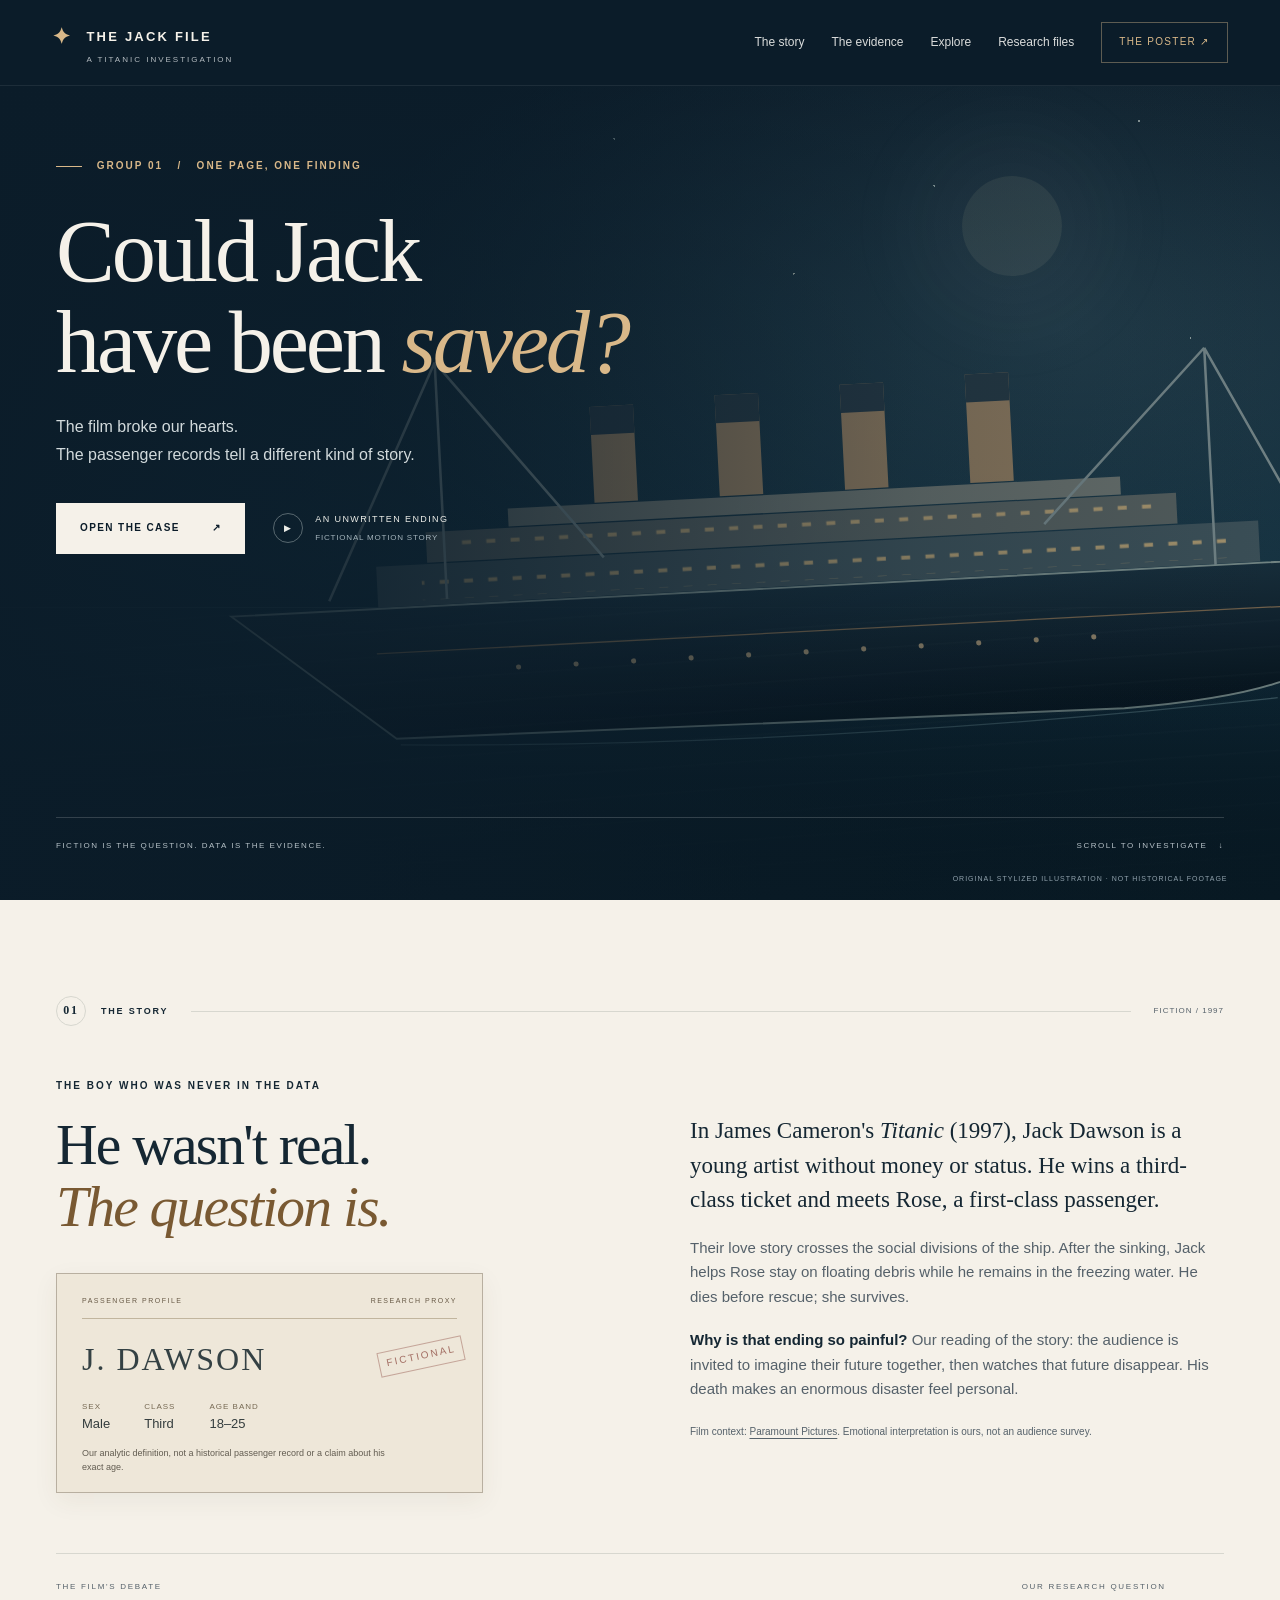
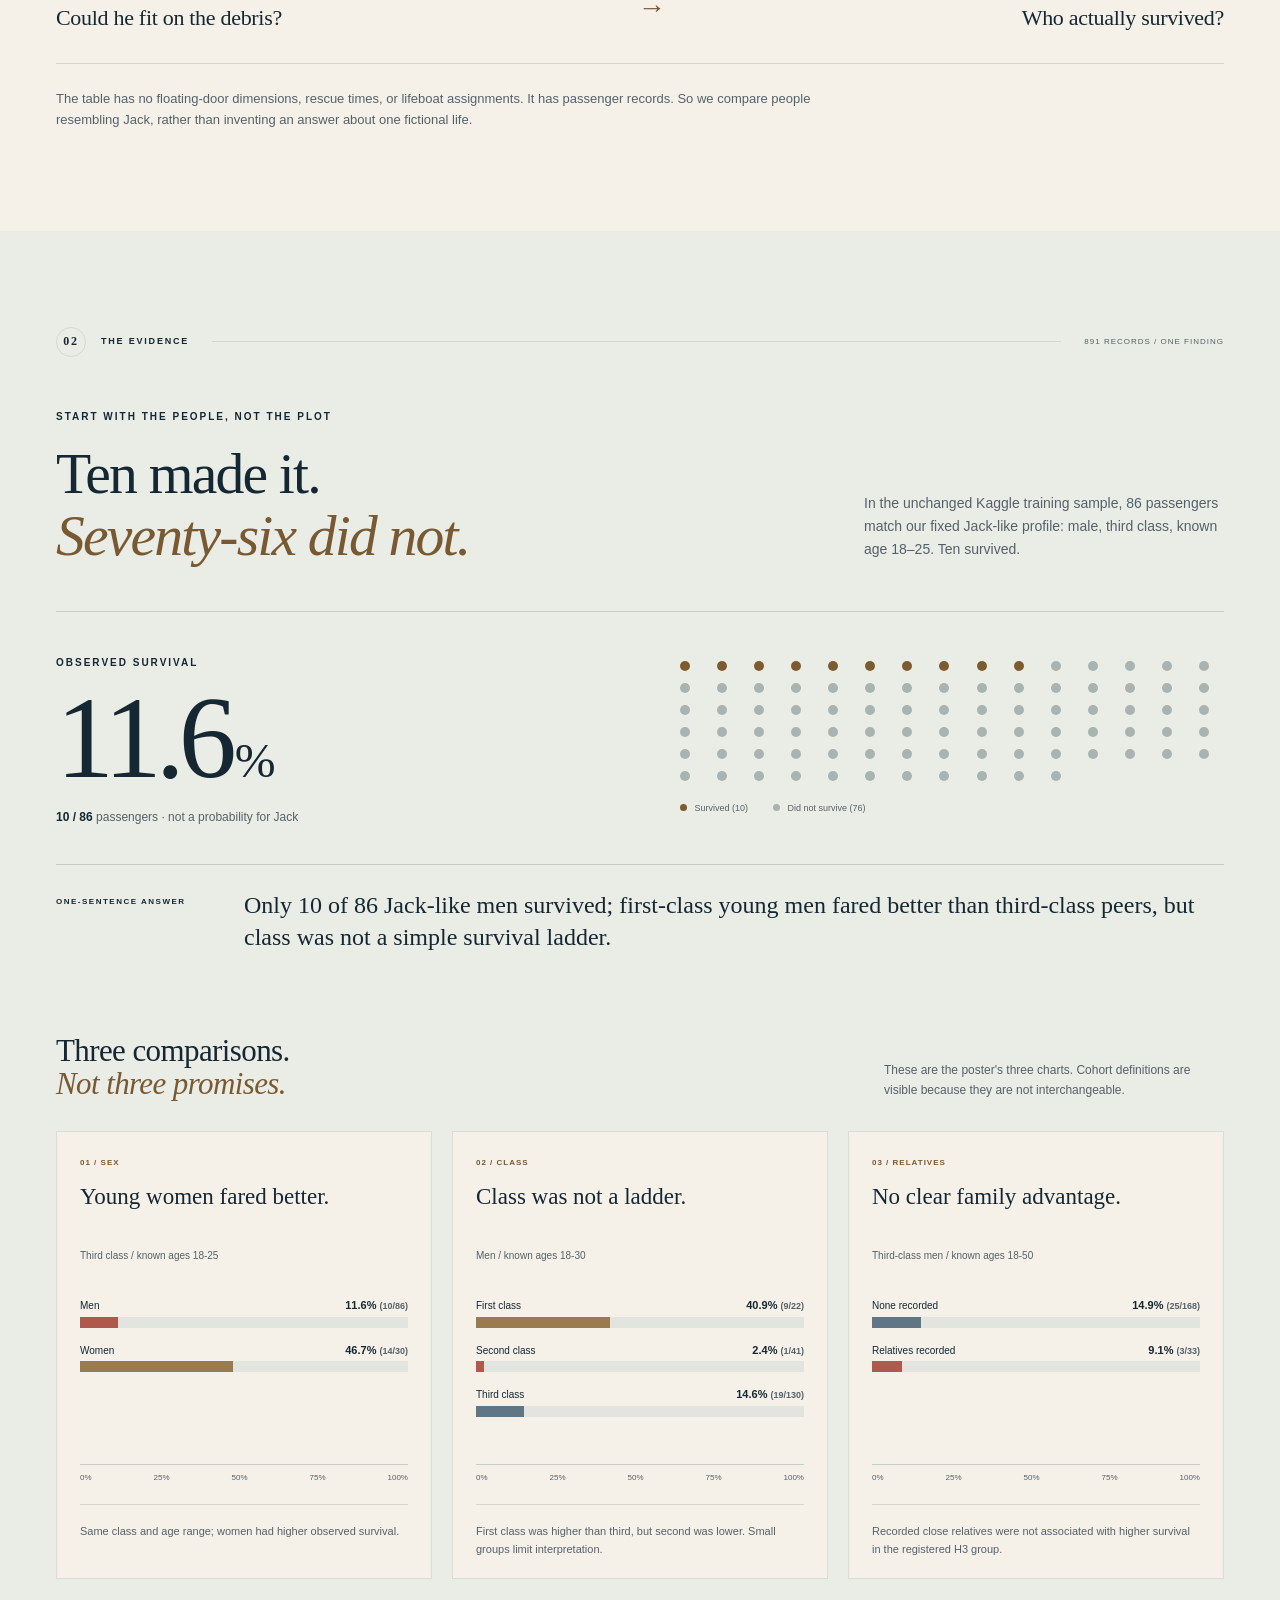
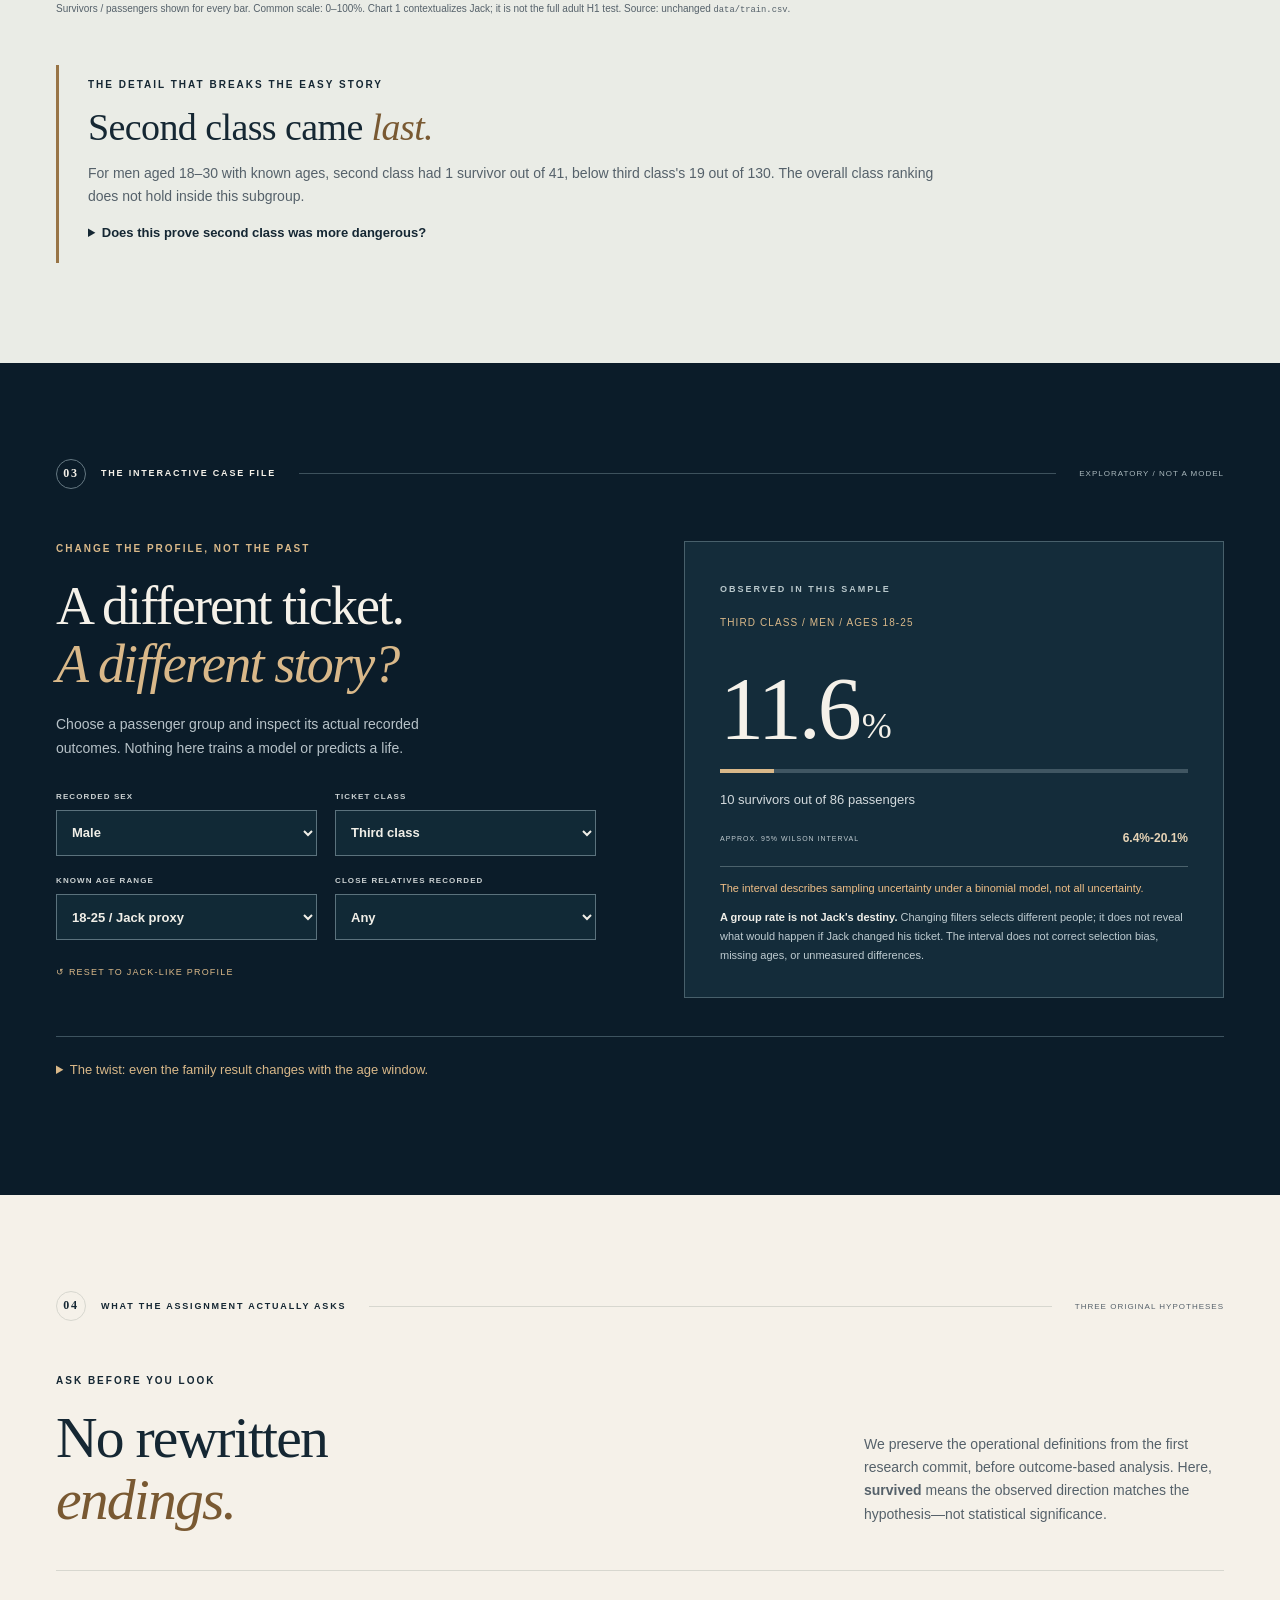
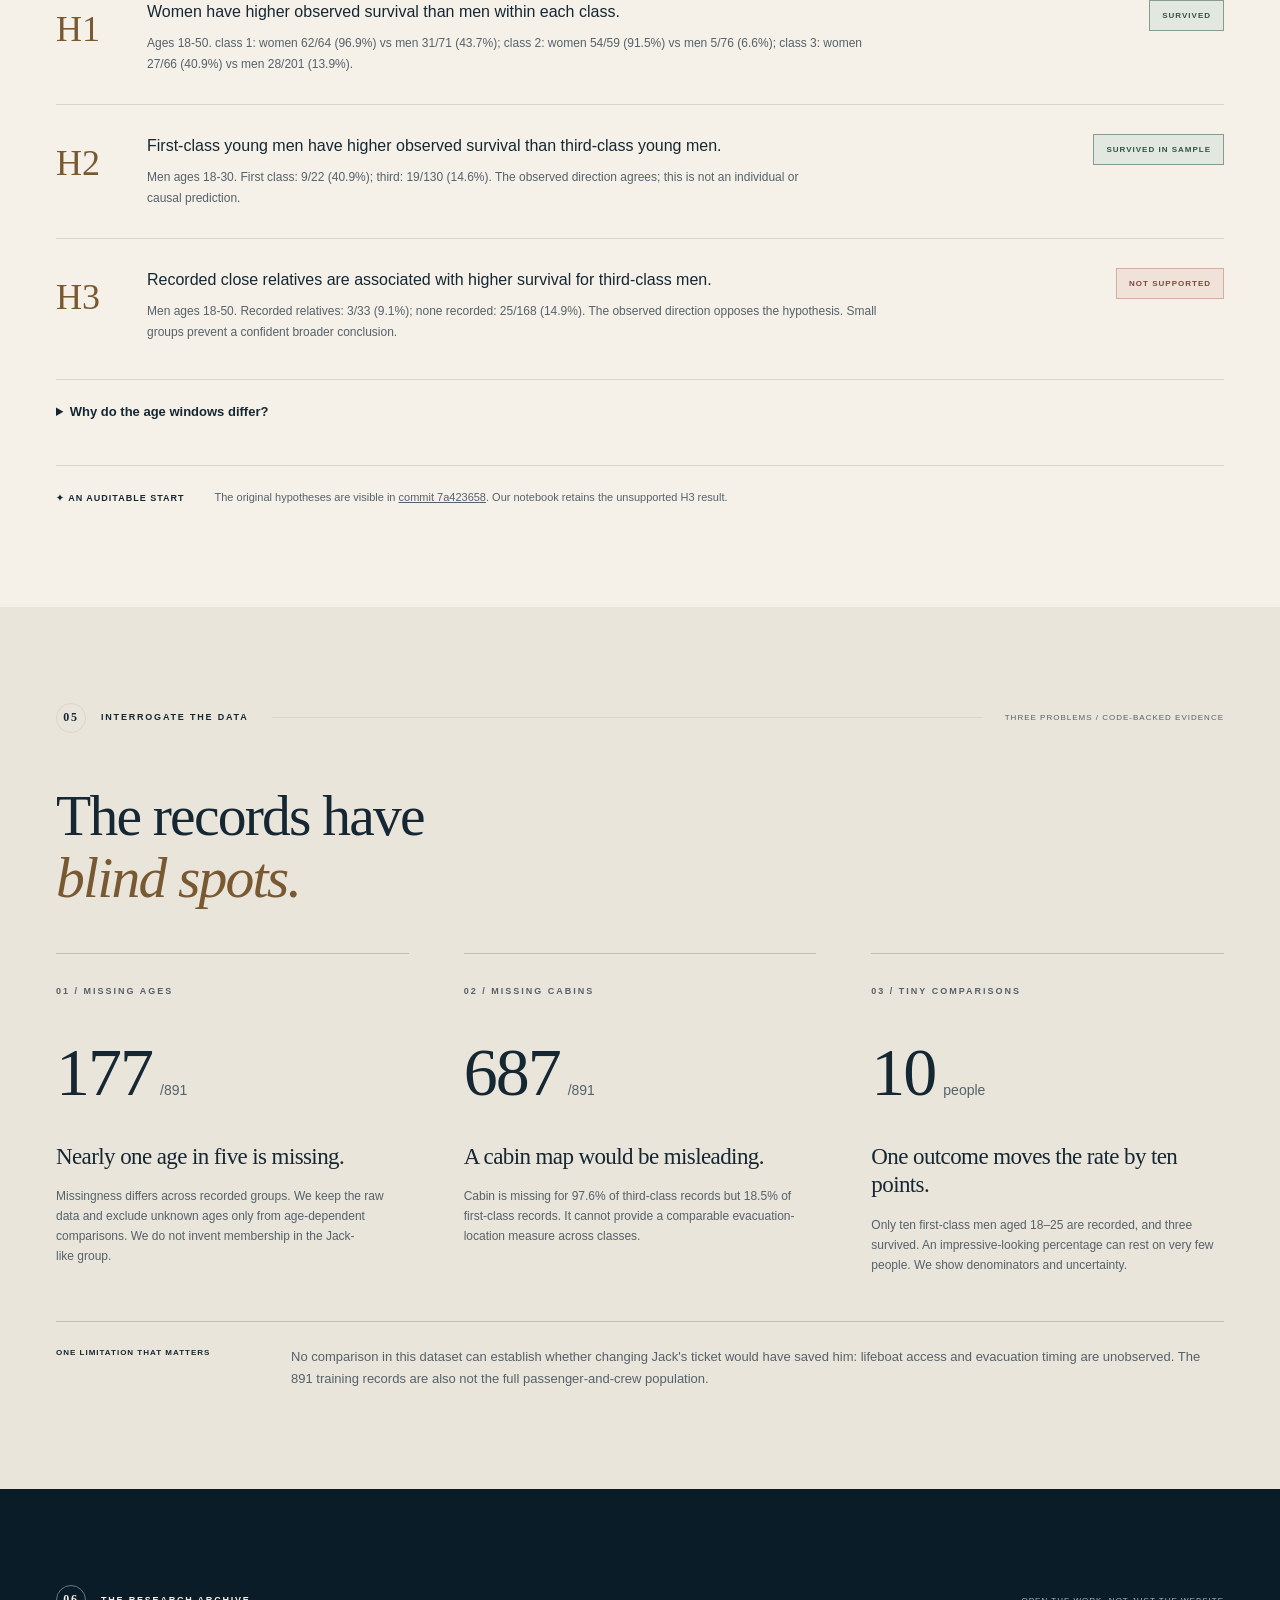
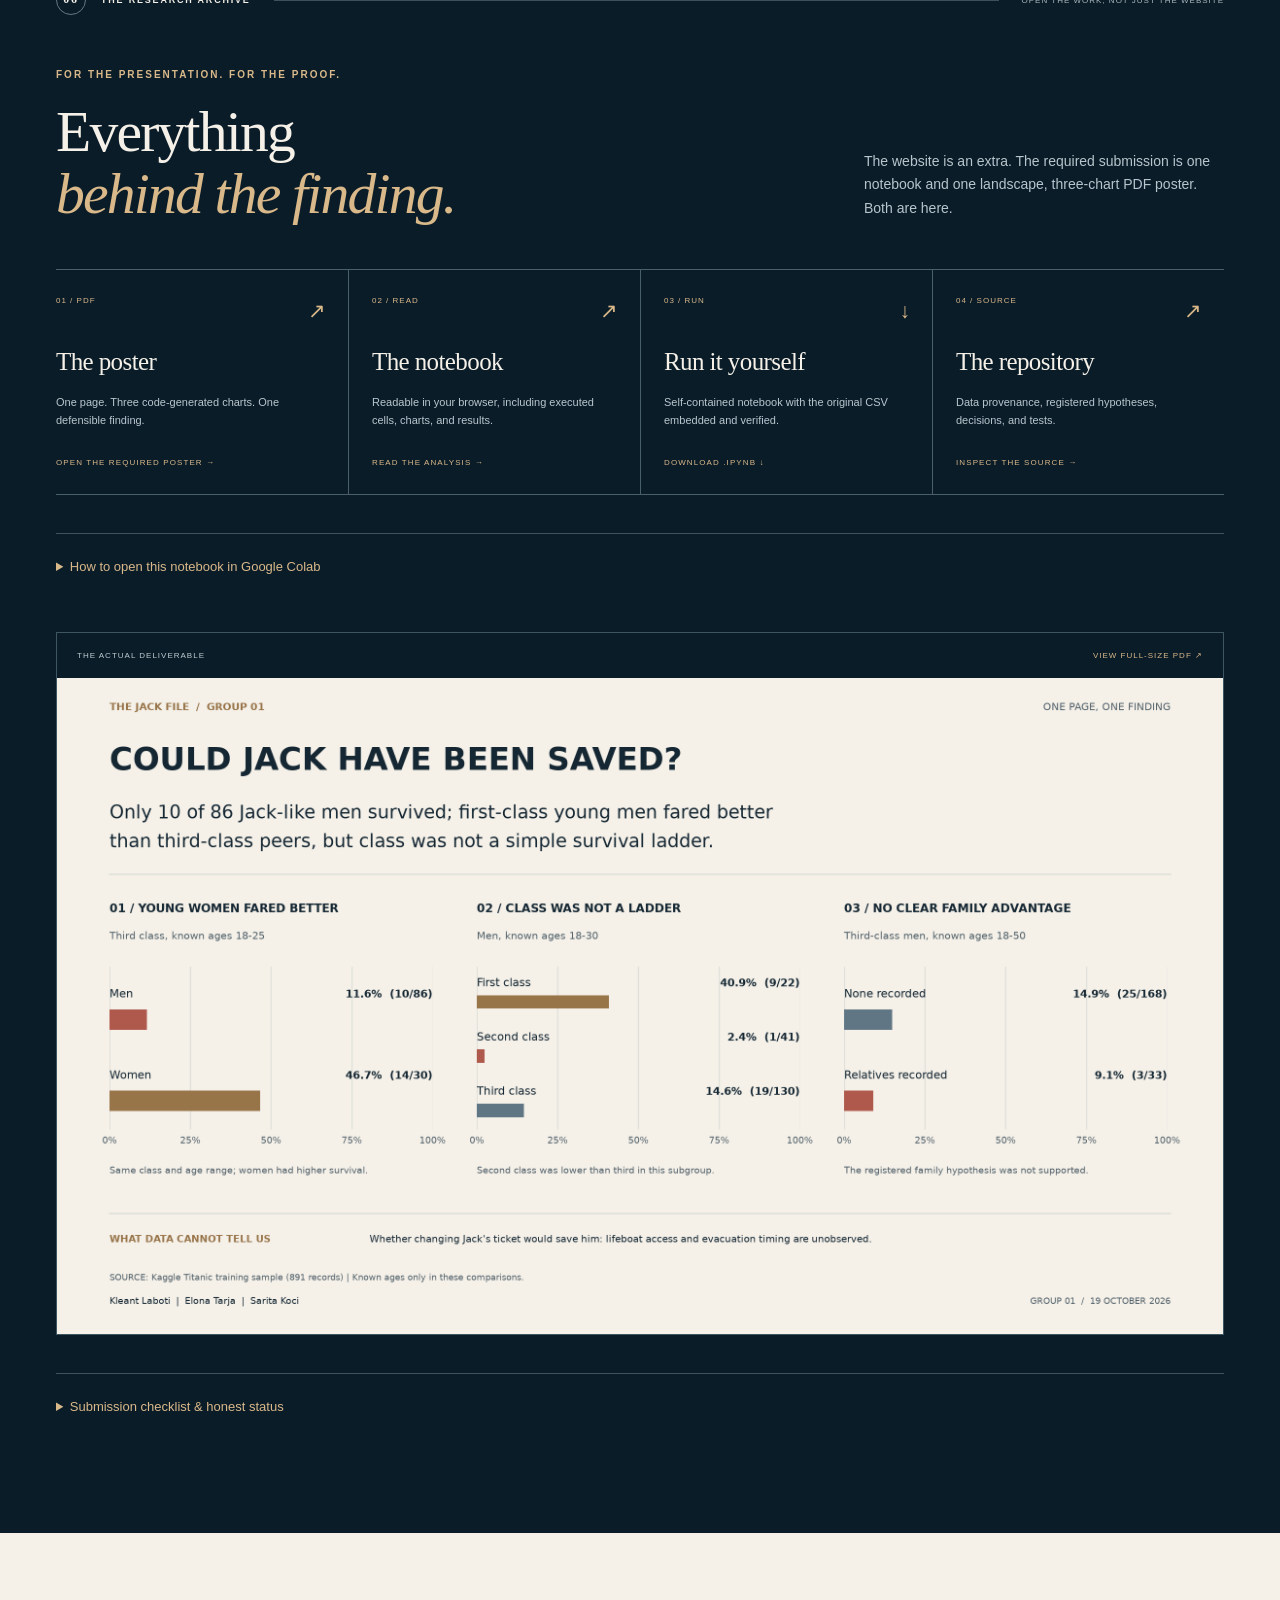
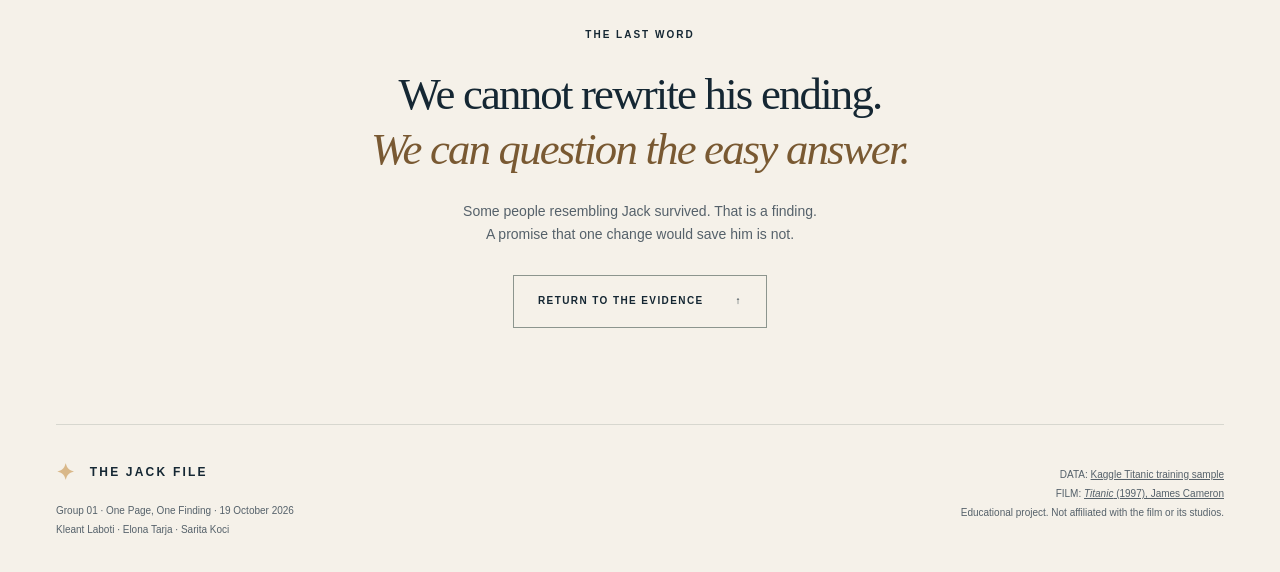
==== docs/index.html @ 61a2e69f "Build the portable notebook, poster and exhibit assets [skip ci]" ====
<!doctype html>
<html lang="en">
<head>
<meta charset="utf-8"><meta name="viewport" content="width=device-width,initial-scale=1">
<meta name="theme-color" content="#0b1c29"><meta name="description" content="The Jack File: a Titanic data story. Explore the research, change a passenger profile, and inspect the notebook and three-chart poster.">
<title>The Jack File | Could Jack have been saved?</title>
<link rel="icon" href="data:image/svg+xml,%3Csvg xmlns='http://www.w3.org/2000/svg' viewBox='0 0 48 48'%3E%3Crect width='48' height='48' rx='10' fill='%230b1c29'/%3E%3Ctext x='24' y='34' text-anchor='middle' font-size='32' fill='%23d9b889'%3EJ%3C/text%3E%3C/svg%3E">
<style>:root{--navy:#0b1c29;--navy2:#112735;--paper:#f5f1e9;--ink:#152733;--muted:#55616a;--line:#d7d7cf;--gold:#d9b889;--gold-ink:#795932;--coral:#ae594b;--serif:Georgia,'Times New Roman',serif;--sans:Arial,Helvetica,sans-serif}*{box-sizing:border-box}html{scroll-behavior:smooth;scroll-padding-top:94px}body{margin:0;background:var(--paper);color:var(--ink);font:16px/1.65 var(--sans)}button,select{font:inherit}button,a,select{-webkit-tap-highlight-color:transparent}button,a{touch-action:manipulation}button{cursor:pointer}a{color:inherit}button:focus-visible,a:focus-visible,select:focus-visible,summary:focus-visible{outline:3px solid #d29245;outline-offset:5px}button:disabled{cursor:default;opacity:.35}h1,h2,h3,h4,p{margin:0}h1,h2,h3{font-family:var(--serif);font-weight:400;line-height:1.08}h2{font-size:clamp(40px,4.5vw,66px);letter-spacing:-1.8px}h3{font-size:31px;letter-spacing:-.6px}em{font-weight:400;color:var(--gold-ink)}p+p{margin-top:18px}p{text-wrap:pretty}code{font-size:.88em}button{border:0}button,a,summary{transition:background .2s,color .2s,opacity .2s}button:not(:disabled):hover,a:hover{color:var(--gold-ink)}.wrap{width:min(1200px,calc(100% - 112px));margin:auto}.chapter{padding-top:96px;padding-bottom:100px}.eyebrow{font-size:10px;letter-spacing:2px;font-weight:700;line-height:1.6}.gold{color:var(--gold)}.skip{position:fixed;top:-100px;left:16px;padding:14px;background:#fff;z-index:100}.skip:focus{top:10px}.read-progress{position:fixed;top:0;left:0;width:100%;height:3px;z-index:60}.read-progress i{display:block;background:var(--gold);width:0;height:100%}.header{height:86px;background:var(--navy);color:var(--paper);display:flex;align-items:center;justify-content:space-between;padding:0 4.1%;gap:24px;position:sticky;top:0;z-index:50;border-bottom:1px solid #ffffff13}.wordmark{text-decoration:none;display:block;white-space:nowrap;font-size:13px;letter-spacing:2.2px;font-weight:700}.star{font-size:22px;color:var(--gold);vertical-align:middle;margin-right:8px}.wordmark small{display:block;font-size:8px;letter-spacing:2px;margin-left:34px;color:#b4bbc0;font-weight:400;margin-top:-2px}.header nav{display:flex;align-items:center;gap:27px}.header nav a{font-size:12px;text-decoration:none;color:#dadcdb}.header nav a:hover{color:var(--gold)}.header .nav-button{border:1px solid #b8a17f7a;padding:11px 17px;font-size:10px;letter-spacing:1.3px;color:var(--gold)}.menu-button{display:none;background:transparent;color:white;font-size:12px;letter-spacing:1px}.hero{position:relative;overflow:hidden;color:var(--paper);min-height:700px;height:calc(100svh - 86px);max-height:1000px;background:var(--navy)}.hero-art{position:absolute;inset:0;background:radial-gradient(ellipse at 83% 30%,#42616d60,transparent 48%),linear-gradient(#0b1c29,#102c3b 58%,#06151f);overflow:hidden}.hero-art:after{content:'';position:absolute;inset:0;background:linear-gradient(90deg,#0b1c29f0 0%,#0b1c29c0 28%,#0b1c2930 72%,transparent),linear-gradient(0deg,#081923,transparent 28%)}.moon{position:absolute;right:17%;top:11%;width:100px;height:100px;border-radius:50%;background:#f1e5c21b;box-shadow:0 0 85px 55px #dce7e60a}.starfield{position:absolute;inset:0 0 28%;background-image:radial-gradient(1px 1px at 73% 17%,#c0d0ca 98%,transparent),radial-gradient(1px 1px at 48% 9%,#adc0bd 98%,transparent),radial-gradient(1px 1px at 62% 32%,#dde2d2 98%,transparent),radial-gradient(1px 1px at 89% 6%,#bbc7c2 98%,transparent),radial-gradient(1px 1px at 93% 43%,#bbc7c2 98%,transparent);opacity:.7}.liner{position:absolute;right:-15%;top:20%;width:100%;height:70%;opacity:.85;transform:rotate(-3deg)}.horizon{position:absolute;top:64%;left:0;right:0;height:1px;background:#afc6c521}.ocean{position:absolute;inset:64% 0 0;background:repeating-linear-gradient(176deg,transparent 0 23px,#9fb9b409 24px,transparent 26px);opacity:.7}.hero-content{position:relative;padding-top:8vh}.tiny-rule{display:inline-block;height:1px;width:26px;background:var(--gold);vertical-align:middle;margin-right:10px}.hero h1{font-size:clamp(62px,6.9vw,106px);letter-spacing:-3.2px;line-height:1.03;margin:32px 0 25px;max-width:790px}.hero h1 em{color:var(--gold)}.hero-deck{font-size:16px;color:#d2dadc;line-height:1.75;max-width:430px}.actions{display:flex;align-items:center;gap:28px;margin-top:34px}.button{display:inline-flex;gap:32px;align-items:center;justify-content:center;font-size:10px;font-weight:700;letter-spacing:1.4px;text-decoration:none;min-height:51px;padding:17px 24px}.button.light{background:var(--paper);color:var(--navy)}.button.light:hover{background:var(--gold)}.play-link{background:none;color:#ecede8;text-align:left;font-size:9px;letter-spacing:1.4px;padding:8px 0 8px 42px;position:relative;min-height:48px}.play-link:hover{color:var(--gold)!important}.play-link small{display:block;font-size:8px;color:#a4b4bc;margin-top:4px;letter-spacing:.8px}.play-circle{width:30px;height:30px;border:1px solid #b7c2c270;position:absolute;left:0;top:9px;display:grid;place-items:center;border-radius:50%;font-size:9px}.hero-foot{position:absolute;bottom:48px;left:0;right:0;display:flex;justify-content:space-between;border-top:1px solid #ffffff2a;padding-top:21px;font-size:8px;letter-spacing:1.5px;color:#b7c2c8}.hero-foot a{text-decoration:none}.art-caption{position:absolute;bottom:15px;right:4.1%;font-size:7px;color:#91a2ad;letter-spacing:1px}.chapter-marker{display:flex;align-items:center;gap:15px;font-size:9px;font-weight:700;letter-spacing:1.8px;margin-bottom:52px}.chapter-marker>span{display:grid;place-items:center;width:30px;height:30px;border:1px solid var(--line);border-radius:50%;font-family:var(--serif);font-size:12px}.chapter-marker i{flex:1;height:1px;background:var(--line);margin:0 8px}.chapter-marker small{font-size:8px;font-weight:400;color:var(--muted);letter-spacing:1px}.story-grid{display:grid;grid-template-columns:1fr 1fr;gap:100px}.story-grid h2{margin-top:20px}.story-copy{padding-top:36px;color:var(--muted);font-size:15px}.story-copy .lead{font-family:var(--serif);color:var(--ink);font-size:23px;line-height:1.5}.story-copy strong{color:var(--ink)}.source-note{font-size:10px;color:var(--muted);line-height:1.6;margin-top:22px}.source-note a{text-underline-offset:3px}.ticket{margin-top:35px;border:1px solid #b8afa0;padding:21px 25px 17px;position:relative;max-width:427px;background:#eee7d9;box-shadow:0 8px 24px #493d2710;overflow:hidden}.ticket-head{display:flex;justify-content:space-between;font-size:7px;letter-spacing:1.5px;color:#675946;border-bottom:1px solid #c1b59e;padding-bottom:11px}.ticket>strong{font-family:var(--serif);display:block;font-size:32px;letter-spacing:2px;margin:14px 0;color:#344144;font-weight:400}.ticket-fields{display:flex;gap:34px}.ticket-fields span{font-size:8px;color:#766953;letter-spacing:1px}.ticket-fields b{display:block;font-size:13px;color:#343d3e;letter-spacing:0;font-weight:400}.ticket p{font-size:9px;line-height:1.55;color:#625c51;margin-top:13px;max-width:315px}.ticket-stamp{position:absolute;right:18px;top:70px;border:1px solid #93564c87;color:#96594f;font-size:10px;letter-spacing:2px;padding:3px 7px;transform:rotate(-12deg);opacity:.85}.question-switch{display:flex;justify-content:space-between;align-items:center;margin-top:60px;padding:26px 0;border-top:1px solid var(--line);border-bottom:1px solid var(--line);gap:15px}.question-switch span:not(.switch-arrow){font-size:8px;letter-spacing:1.7px;color:var(--muted)}.question-switch b{display:block;font-size:22px;font-family:var(--serif);font-weight:400;letter-spacing:-.3px;color:var(--ink);margin-top:7px}.switch-arrow{font-size:28px;color:var(--gold-ink)}.bridge{font-size:13px;color:var(--muted);max-width:800px;margin-top:24px}.evidence-section{background:#eaece6}.split-heading{display:flex;justify-content:space-between;align-items:flex-end;gap:90px}.split-heading .eyebrow{margin-bottom:18px}.split-heading>p{max-width:360px;font-size:14px;color:var(--muted);padding-bottom:6px}.finding-panel{display:grid;grid-template-columns:1fr 1fr;align-items:center;gap:80px;border-top:1px solid #c8cdc5;border-bottom:1px solid #c8cdc5;margin-top:44px;padding:36px 0}.big-stat{font-family:var(--serif);font-size:116px;letter-spacing:-6px;line-height:1.12}.big-stat span{font-size:49px;margin-left:4px}.finding-panel p{font-size:12px;color:var(--muted);margin-top:4px}.finding-panel b{color:var(--ink)}.people-grid{display:grid;grid-template-columns:repeat(15,1fr);gap:12px}.people-grid i{width:10px;height:10px;border-radius:50%;background:#a9b3b1;display:block}.people-grid i.alive{background:#7d5b31}.dot-legend{display:flex;gap:25px;margin-top:20px;font-size:9px;color:var(--muted)}.dot-legend i{display:inline-block;width:7px;height:7px;border-radius:50%;background:#a9b3b1;margin-right:5px}.dot-legend i.survived-dot{background:#7d5b31}.finding-sentence{display:grid;grid-template-columns:160px 1fr;gap:28px;margin-top:24px}.finding-sentence>span{font-size:8px;letter-spacing:1.5px;font-weight:700;padding-top:6px}.finding-sentence p{font-family:var(--serif);font-size:24px;line-height:1.35}.charts-heading{display:flex;justify-content:space-between;align-items:flex-end;gap:50px;margin-top:80px;margin-bottom:30px}.charts-heading p{max-width:340px;font-size:12px;color:var(--muted)}.chart-grid{display:grid;grid-template-columns:repeat(3,minmax(0,1fr));gap:20px}.chart-card{background:var(--paper);border:1px solid #d9ddd5;padding:24px 23px 20px;display:flex;flex-direction:column;min-width:0}.chart-meta{font-size:8px;letter-spacing:1px;color:var(--gold-ink);font-weight:700;margin-bottom:14px}.chart-card h4{font-family:var(--serif);font-size:23px;font-weight:400;line-height:1.2;min-height:57px}.chart-sub{font-size:10px;color:var(--muted);line-height:1.5;min-height:31px;margin:8px 0 19px}.chart-bars{height:157px}.bar-group+.bar-group{margin-top:15px}.bar-label{display:flex;justify-content:space-between;align-items:baseline;font-size:10px;gap:8px;margin-bottom:4px;line-height:1.3}.bar-label strong{font-size:11px;white-space:nowrap}.bar-label small{font-size:9px;color:var(--muted)}.bar-track{height:11px;background:#e2e5df}.bar-track i{height:100%;display:block;background:#9a7b50}.bar-track i.coral{background:var(--coral)}.bar-track i.slate{background:#617684}.axis{display:flex;justify-content:space-between;font-size:8px;color:var(--muted);margin-top:9px;border-top:1px solid #c6cec8;padding-top:6px}.chart-caption{font-size:11px;line-height:1.65;color:var(--muted);margin-top:20px;padding-top:17px;border-top:1px solid var(--line)}.reveal-box{border-left:3px solid #987446;padding:5px 0 4px 29px;margin-top:48px;max-width:890px}.reveal-box h3{margin:10px 0 14px;font-size:38px}.reveal-box>p{font-size:14px;color:var(--muted)}details{font-size:13px;line-height:1.75}summary{cursor:pointer;font-weight:700;min-height:42px;padding:14px 0;color:var(--ink)}details[open] summary{margin-bottom:7px}details p{color:var(--muted)}.dark{background:var(--navy);color:var(--paper)}.dark em{color:var(--gold)}.dark .chapter-marker>span{border-color:#657882}.dark .chapter-marker i{background:#3d515c}.dark .chapter-marker small{color:#aab8bd}.explorer-grid{display:grid;grid-template-columns:1fr 1fr;gap:88px}.explorer-grid h2{font-size:54px;margin:20px 0}.explorer-deck{max-width:410px;font-size:14px;color:#b7c2c8}.filters{display:grid;grid-template-columns:1fr 1fr;gap:18px;margin-top:30px}.filters label{font-size:8px;letter-spacing:1.1px;color:#cbd1d2;font-weight:700}.filters select{display:block;width:100%;height:46px;background:#112936;color:#f0eee7;border:1px solid #5b727d;padding:0 11px;margin-top:7px;font-size:13px;letter-spacing:0;border-radius:0}.reset{background:none;color:var(--gold);font-size:9px;letter-spacing:1.2px;padding:12px 0;margin-top:10px;min-height:44px}.reset:hover{color:#fff!important}.result-panel{background:#142c3a;border:1px solid #48606b;padding:32px 35px;align-self:center}.result-panel .eyebrow{color:#b8c7cb;font-size:9px}.result-profile{font-size:10px;text-transform:uppercase;letter-spacing:1.1px;color:var(--gold);margin-top:14px;min-height:35px;line-height:1.7}.result-rate{font-family:var(--serif);font-size:88px;line-height:1.25;letter-spacing:-3px;margin:5px 0}.result-rate small{font-size:36px;margin-left:3px}.result-meter{height:4px;background:#405662}.result-meter span{display:block;height:100%;background:var(--gold);transition:width .4s}.result-count{font-size:13px;color:#d3dadd;margin-top:16px}.uncertainty{display:flex;justify-content:space-between;align-items:center;gap:12px;margin-top:18px;padding-bottom:18px;border-bottom:1px solid #4b626c}.uncertainty span{font-size:7px;letter-spacing:1px;color:#c0cbd0}.uncertainty strong{font-size:12px;white-space:nowrap;color:#e6d3b5}.small-warning{font-size:11px;color:#f0bf87;min-height:18px;margin-top:13px;line-height:1.6}.result-disclaimer{font-size:11px;line-height:1.7;color:#becbd0;margin-top:10px!important}.result-disclaimer b{color:#efeee8}.dark-details{border-top:1px solid #3d535f;margin-top:38px;padding-top:8px}.dark-details summary{color:var(--gold);font-weight:400}.dark-details p{color:#bdc9cc;max-width:950px}.hypothesis{display:grid;grid-template-columns:65px 1fr 176px;gap:26px;padding:29px 0;border-top:1px solid var(--line)}.hypothesis:first-child{margin-top:38px}.hypothesis-code{font-family:var(--serif);font-size:36px;color:var(--gold-ink)}.hypothesis h3{font-family:var(--sans);font-size:16px;line-height:1.5;font-weight:400;letter-spacing:0}.hypothesis p{font-size:12px;line-height:1.75;color:var(--muted);margin-top:9px;max-width:730px}.status{font-size:8px;letter-spacing:1px;font-weight:700;padding:8px 12px;align-self:start;justify-self:end;border:1px solid #849d8f;color:#355246;background:#e2e8df;white-space:nowrap}.status.no{color:#844638;background:#f0e2d9;border-color:#d1aea0}.method-details{border-top:1px solid var(--line);padding-top:7px;margin-top:7px}.integrity-strip{display:flex;gap:30px;border-top:1px solid var(--line);margin-top:28px;padding-top:22px;font-size:11px;align-items:baseline}.integrity-strip strong{font-size:9px;letter-spacing:1px;white-space:nowrap}.integrity-strip p{color:var(--muted)}.limits-section{background:#eae5db}.limits-grid{display:grid;grid-template-columns:repeat(3,minmax(0,1fr));gap:55px;margin-top:44px}.limits-grid article{border-top:1px solid #bfc2b9;padding-top:22px}.limits-grid .eyebrow{font-size:9px;color:var(--muted)}.limit-number{font-family:var(--serif);font-size:68px;letter-spacing:-2px;margin:14px 0}.limit-number span{font-family:var(--sans);font-size:14px;color:var(--muted);letter-spacing:0;margin-left:8px}.limits-grid h3{font-size:23px;line-height:1.25}.limits-grid p{font-size:12px;color:var(--muted);margin-top:16px}.limit-bottom{border-top:1px solid #bfc2b9;display:grid;grid-template-columns:200px 1fr;gap:35px;margin-top:46px;padding-top:24px}.limit-bottom strong{font-size:8px;letter-spacing:1px}.limit-bottom p{font-size:13px;color:var(--muted)}.dark .split-heading>p{color:#b7c5cc}.resource-grid{display:grid;grid-template-columns:repeat(4,minmax(0,1fr));border-top:1px solid #49606a;border-bottom:1px solid #49606a;margin-top:43px}.resource{padding:24px 21px 25px 0;text-decoration:none;display:flex;flex-direction:column;min-width:0}.resource+.resource{padding-left:23px;border-left:1px solid #49606a}.resource>span{font-size:8px;color:var(--gold);letter-spacing:1px;display:flex;justify-content:space-between}.resource>span b{font-size:21px;font-weight:400}.resource h3{font-size:25px;margin:18px 0 14px;line-height:1.3}.resource p{font-size:11px;color:#b9c7ce;line-height:1.7;flex:1}.resource small{font-size:8px;letter-spacing:1.1px;color:var(--gold);margin-top:26px}.resource:hover{background:#122937;color:var(--paper)}.poster-preview{border:1px solid #3d5662;margin-top:39px}.poster-preview>div{display:flex;justify-content:space-between;gap:10px;padding:16px 20px;font-size:8px;letter-spacing:1px;color:#becbd0}.poster-preview>div a{color:var(--gold);text-decoration:none}.poster-preview img{display:block;width:100%;height:auto}.rubric p{margin-top:8px}.checklist{padding-bottom:10px}.closing{padding-top:94px;padding-bottom:96px;text-align:center}.closing h2{font-size:clamp(33px,3.5vw,52px);margin:24px auto;line-height:1.22;max-width:1050px}.closing p:not(.eyebrow){font-size:14px;color:var(--muted)}.outline{border:1px solid #8c958e;color:var(--ink);margin-top:29px}.outline:hover{background:#e5dfd2}.footer{border-top:1px solid var(--line);padding-top:30px;padding-bottom:33px;display:flex;justify-content:space-between;gap:25px}.footer .wordmark{font-size:12px}.footer p{font-size:10px;color:var(--muted);line-height:1.9;margin-top:10px}.footer>div:last-child{text-align:right}dialog{padding:0;border:1px solid #7a8a8c;width:min(900px,calc(100% - 32px));max-height:92svh;background:var(--navy);color:var(--paper);box-shadow:0 30px 120px #0009}dialog::backdrop{background:#020910de;backdrop-filter:blur(7px)}.dialog-head{padding:20px 26px;display:flex;align-items:center;justify-content:space-between;gap:20px}.dialog-head .eyebrow{font-size:8px;color:var(--gold)}.dialog-head h2{font-size:26px;letter-spacing:-.5px;margin-top:6px}.dialog-head button{width:42px;height:42px;color:var(--paper);background:#1c3442;font-size:20px}.motion-stage{height:370px;background:radial-gradient(ellipse at 80% 25%,#3e54605e,transparent 50%),linear-gradient(#091a27,#163645);position:relative;overflow:hidden}.motion-moon{position:absolute;width:70px;height:70px;right:17%;top:40px;border-radius:50%;background:#e6dfc12c;box-shadow:0 0 90px #d9d5bf30}.motion-sea{position:absolute;inset:58% 0 0;background:repeating-linear-gradient(176deg,#081b27,#14313e 23px,#285261 24px,#0a2331 26px);opacity:.6;animation:sea-motion 6s ease-in-out infinite alternate}.lifeboat{position:absolute;width:230px;right:-40%;top:55%;transition:right 1.3s ease,transform 1.3s ease;opacity:.8}.motion-stage[data-scene='1'] .lifeboat{right:4%}.motion-stage[data-scene='2'] .lifeboat{right:27%;transform:scale(.9)}.motion-stage[data-scene='3'] .lifeboat{right:54%;transform:scale(.8)}.motion-text{position:relative;z-index:1;padding:52px 35px;max-width:560px}.motion-text h3{font-size:43px;margin-top:18px;line-height:1.1}.motion-text p{font-size:14px;line-height:1.65;max-width:400px;color:#d5e0e2;margin-top:20px}.fiction-label{position:absolute;left:35px;bottom:15px;font-size:7px;letter-spacing:1px;color:#c0cbd0;z-index:2}.scene-controls{display:flex;justify-content:space-between;padding:13px 24px;gap:10px}.scene-controls button{background:none;color:var(--gold);font-size:9px;letter-spacing:1px;min-height:42px;padding:10px}.motion-note{padding:0 26px 20px;font-size:10px;color:#b5c3ca;line-height:1.7}.noscript{padding:24px;text-align:center;background:#ead7ad}.dark a:hover{color:#f3d6a9}.no-scroll{overflow:hidden}@keyframes sea-motion{to{transform:translateY(8px)}}@media(min-width:1600px){.hero-content{padding-top:10vh}.liner{right:-8%}}@media(max-width:1100px){.wrap{width:calc(100% - 72px)}.header{padding:0 36px}.header nav{gap:19px}.wordmark small{display:none}.story-grid{gap:50px}.explorer-grid{gap:38px}.explorer-grid h2{font-size:46px}.result-panel{padding:28px}.chart-card{padding:21px 17px}.chart-card h4{font-size:21px}.limits-grid{gap:30px}.resource{padding-right:16px}.resource+.resource{padding-left:16px}.resource h3{font-size:23px}.hero{min-height:650px}.hero-content{padding-top:65px}}@media(max-width:800px){.wrap{width:calc(100% - 40px)}.header{height:72px;padding:0 20px}.header nav{display:none;position:absolute;top:72px;left:0;right:0;background:var(--navy);padding:22px;flex-direction:column;align-items:stretch;border-bottom:1px solid #647986}.header nav.open{display:flex}.header nav a{font-size:14px;min-height:40px;padding:8px}.menu-button{display:block;min-height:44px}.hero{height:calc(100svh - 72px);min-height:630px;max-height:850px}.hero-content{padding-top:63px}.hero h1{font-size:clamp(57px,10vw,80px);letter-spacing:-2px}.liner{width:130%;right:-50%;top:31%;height:62%;opacity:.55}.hero-art:after{background:linear-gradient(90deg,#0b1c29d0,#0b1c2990 45%,#0b1c2920)}.hero-foot{bottom:48px}.hero-foot>span{max-width:180px}.hero-foot a{font-size:7px}.hero-deck{font-size:15px}.actions{gap:20px}.button{padding:15px 18px;gap:19px;font-size:9px}.play-link{font-size:8px;letter-spacing:.8px}.play-link small{font-size:7px}.chapter{padding-top:60px;padding-bottom:65px}.chapter-marker{margin-bottom:35px;gap:10px;font-size:8px;letter-spacing:1px}.chapter-marker small{font-size:7px;max-width:105px;text-align:right}.chapter-marker i{margin:0}.story-grid{grid-template-columns:1fr;gap:24px}.ticket{max-width:100%;margin-top:29px}.story-copy{padding-top:0}.story-copy .lead{font-size:21px}.question-switch{margin-top:35px;gap:15px}.question-switch b{font-size:18px}.question-switch span:not(.switch-arrow){font-size:7px;letter-spacing:1px}.split-heading{display:block}.split-heading>p{margin-top:22px;max-width:560px}.finding-panel{gap:35px;grid-template-columns:.9fr 1fr;margin-top:29px;padding:25px 0}.big-stat{font-size:80px;letter-spacing:-4px}.big-stat span{font-size:31px}.finding-panel p{font-size:10px}.finding-panel .eyebrow{font-size:8px;letter-spacing:1px}.people-grid{grid-template-columns:repeat(11,1fr);gap:10px}.people-grid i{width:7px;height:7px}.dot-legend{font-size:8px;gap:8px;flex-wrap:wrap}.finding-sentence{display:block}.finding-sentence p{margin-top:10px;font-size:22px}.charts-heading{margin-top:48px;display:block}.charts-heading p{margin-top:15px}.chart-grid{grid-template-columns:1fr;gap:18px}.chart-card{padding:26px}.chart-card h4{font-size:25px;min-height:0}.chart-sub{min-height:0}.chart-bars{height:auto;min-height:109px}.chart-caption{margin-top:16px}.bar-label{font-size:12px}.bar-label strong{font-size:12px}.bar-track{height:13px}.axis{margin-top:18px}.explorer-grid{grid-template-columns:1fr;gap:30px}.explorer-grid h2{font-size:44px}.result-panel{padding:25px}.result-rate{font-size:83px}.filters{gap:15px}.hypothesis{grid-template-columns:46px 1fr;gap:15px;padding:24px 0}.hypothesis-code{font-size:30px}.hypothesis .status{grid-column:2;justify-self:start;margin-top:-3px}.integrity-strip{display:block}.integrity-strip p{margin-top:10px}.limits-grid{grid-template-columns:1fr;gap:31px}.limit-number{font-size:65px;margin:10px 0}.limits-grid p{font-size:13px}.limit-bottom{display:block}.limit-bottom p{margin-top:14px}.resource-grid{grid-template-columns:1fr 1fr}.resource:nth-child(3){padding-left:0;border-left:0;border-top:1px solid #49606a}.resource:nth-child(4){border-top:1px solid #49606a}.resource{padding:20px 18px 24px 0}.resource+.resource{padding-left:18px}.resource h3{font-size:22px}.poster-preview>div{font-size:7px;padding:12px;letter-spacing:.7px}.closing{padding:62px 0}.closing h2{font-size:35px;letter-spacing:-.8px}.footer{display:block;padding-top:26px}.footer>div:last-child{text-align:left;margin-top:20px}.motion-stage{height:400px}.motion-text{padding:42px 24px}.motion-text h3{font-size:34px}.motion-text p{font-size:13px;max-width:280px}.fiction-label{left:24px;right:16px;font-size:6px}.lifeboat{top:71%;width:160px}.motion-note{font-size:9px}.dialog-head{padding:18px}.scene-controls{padding:8px 13px}}@media(prefers-reduced-motion:reduce){html{scroll-behavior:auto}*,*:before,*:after{animation:none!important;transition:none!important}}
@media(max-width:380px){.hero{min-height:750px}.hero-content{padding-top:45px}.hero h1{font-size:53px}.actions{align-items:flex-start;flex-direction:column;gap:14px}.hero-foot>span{max-width:130px}.hero-foot a{max-width:100px;text-align:right}.ticket-fields{gap:24px}.uncertainty{align-items:flex-start;flex-direction:column;gap:6px}}
@media(max-width:480px){.finding-panel{grid-template-columns:1fr;gap:23px}.people-grid{grid-template-columns:repeat(15,minmax(0,1fr));gap:10px}}
</style>
</head>
<body>
<a class="skip" href="#evidence">Skip to the research</a>
<div class="read-progress" aria-hidden="true"><i id="read-progress"></i></div>
<header class="header"><a class="wordmark" href="#top"><span class="star" aria-hidden="true">&#10022;</span> THE JACK FILE <small>A TITANIC INVESTIGATION</small></a><button id="menu-button" class="menu-button" aria-expanded="false" aria-controls="navigation">MENU <span aria-hidden="true">&#9776;</span></button><nav id="navigation" aria-label="Main navigation"><a href="#story">The story</a><a href="#evidence">The evidence</a><a href="#explorer">Explore</a><a href="#archive">Research files</a><a class="nav-button" href="titanic_jack_poster.pdf" target="_blank" rel="noopener">THE POSTER <span aria-hidden="true">&#8599;</span></a></nav></header>
<main id="top">
<section class="hero" aria-labelledby="hero-title">
<div class="hero-art" aria-hidden="true"><div class="moon"></div><div class="starfield"></div><div class="horizon"></div><svg class="liner" viewBox="0 0 1000 390"><defs><linearGradient id="hull" x2="0" y2="1"><stop stop-color="#172c39"/><stop offset="1" stop-color="#06111a"/></linearGradient><pattern id="windows" width="19" height="15" patternUnits="userSpaceOnUse"><rect x="2" y="5" width="7" height="3" fill="#d4b178" opacity=".8"/></pattern></defs><path d="M28 235L920 235 867 320Q828 340 721 343L152 337Z" fill="url(#hull)" stroke="#81928e" stroke-width="1.5"/><path d="M143 202H833V234H143Z" fill="#41535a"/><path d="M183 177H770V201H183Z" fill="#5b6260"/><path d="M248 162H727V176H248Z" fill="#717670"/><path d="M178 213H814V230H178ZM209 181H760V196H209Z" fill="url(#windows)"/><path d="M316 86H350V161H316ZM414 82H448V161H414ZM512 79H546V161H512ZM610 76H644V161H610Z" fill="#9b8060"/><path d="M316 86H350V108H316ZM414 82H448V104H414ZM512 79H546V101H512ZM610 76H644V98H610Z" fill="#263742"/><g stroke="#7f8e8f" stroke-width="2"><path d="M197 45V230M798 65V235M197 45L105 227M197 45L321 204M798 65L881 231M798 65L666 196"/></g><path d="M140 270H871" stroke="#7d664b"/><path d="M155 342Q480 361 841 341" stroke="#77979e" opacity=".5" fill="none"/><g fill="#d9b889" opacity=".7"><circle cx="250" cy="286" r="2"/><circle cx="295" cy="286" r="2"/><circle cx="340" cy="286" r="2"/><circle cx="385" cy="286" r="2"/><circle cx="430" cy="286" r="2"/><circle cx="475" cy="286" r="2"/><circle cx="520" cy="286" r="2"/><circle cx="565" cy="286" r="2"/><circle cx="610" cy="286" r="2"/><circle cx="655" cy="286" r="2"/><circle cx="700" cy="286" r="2"/></g></svg><div class="ocean"></div></div>
<div class="hero-content wrap"><p class="eyebrow gold"><span class="tiny-rule"></span> GROUP 01 &nbsp; / &nbsp; ONE PAGE, ONE FINDING</p><h1 id="hero-title">Could Jack<br>have been <em>saved?</em></h1><p class="hero-deck">The film broke our hearts.<br>The passenger records tell a different kind of story.</p><div class="actions"><a href="#story" class="button light">OPEN THE CASE <span>&#8599;</span></a><button class="play-link" data-open-story><span class="play-circle">&#9654;</span> AN UNWRITTEN ENDING <small>FICTIONAL MOTION STORY</small></button></div></div>
<div class="hero-foot wrap"><span>FICTION IS THE QUESTION. DATA IS THE EVIDENCE.</span><a href="#story">SCROLL TO INVESTIGATE &nbsp; &#8595;</a></div><span class="art-caption">ORIGINAL STYLIZED ILLUSTRATION &middot; NOT HISTORICAL FOOTAGE</span>
</section>
<section class="chapter wrap" id="story" aria-labelledby="story-title"><div class="chapter-marker"><span>01</span> THE STORY <i></i><small>FICTION / 1997</small></div><div class="story-grid"><div><p class="eyebrow">THE BOY WHO WAS NEVER IN THE DATA</p><h2 id="story-title">He wasn't real.<br><em>The question is.</em></h2><div class="ticket"><div class="ticket-head"><span>PASSENGER PROFILE</span><span>RESEARCH PROXY</span></div><strong>J. DAWSON</strong><div class="ticket-fields"><span>SEX<b>Male</b></span><span>CLASS<b>Third</b></span><span>AGE BAND<b>18&ndash;25</b></span></div><p>Our analytic definition, not a historical passenger record or a claim about his exact age.</p><div class="ticket-stamp">FICTIONAL</div></div></div><div class="story-copy"><p class="lead">In James Cameron's <cite>Titanic</cite> (1997), Jack Dawson is a young artist without money or status. He wins a third-class ticket and meets Rose, a first-class passenger.</p><p>Their love story crosses the social divisions of the ship. After the sinking, Jack helps Rose stay on floating debris while he remains in the freezing water. He dies before rescue; she survives.</p><p><strong>Why is that ending so painful?</strong> Our reading of the story: the audience is invited to imagine their future together, then watches that future disappear. His death makes an enormous disaster feel personal.</p><p class="source-note">Film context: <a href="https://www.paramountpictures.com/movies/titanic" target="_blank" rel="noopener">Paramount Pictures</a>. Emotional interpretation is ours, not an audience survey.</p></div></div><div class="question-switch"><span>THE FILM'S DEBATE<br><b>Could he fit on the debris?</b></span><span class="switch-arrow" aria-hidden="true">&#8594;</span><span>OUR RESEARCH QUESTION<br><b>Who actually survived?</b></span></div><p class="bridge">The table has no floating-door dimensions, rescue times, or lifeboat assignments. It has passenger records. So we compare people resembling Jack, rather than inventing an answer about one fictional life.</p></section>
<section class="evidence-section" id="evidence" aria-labelledby="evidence-title"><div class="wrap chapter"><div class="chapter-marker"><span>02</span> THE EVIDENCE <i></i><small>891 RECORDS / ONE FINDING</small></div><div class="split-heading"><div><p class="eyebrow">START WITH THE PEOPLE, NOT THE PLOT</p><h2 id="evidence-title">Ten made it.<br><em>Seventy-six did not.</em></h2></div><p>In the unchanged Kaggle training sample, 86 passengers match our fixed Jack-like profile: male, third class, known age 18&ndash;25. Ten survived.</p></div><div class="finding-panel"><div><span class="eyebrow">OBSERVED SURVIVAL</span><div class="big-stat">11.6<span>%</span></div><p><b>10 / 86</b> passengers &middot; not a probability for Jack</p></div><div><div id="people-grid" class="people-grid" role="img" aria-label="86 dots represent the Jack-like group: 10 survivors and 76 non-survivors."></div><div class="dot-legend"><span><i class="survived-dot"></i> Survived (10)</span><span><i></i> Did not survive (76)</span></div></div></div><div class="finding-sentence"><span>ONE-SENTENCE ANSWER</span><p>Only 10 of 86 Jack-like men survived; first-class young men fared better than third-class peers, but class was not a simple survival ladder.</p></div>
<div class="charts-heading"><h3>Three comparisons.<br><em>Not three promises.</em></h3><p>These are the poster's three charts. Cohort definitions are visible because they are not interchangeable.</p></div><div class="chart-grid" id="poster-charts"></div><p class="source-note">Survivors / passengers shown for every bar. Common scale: 0&ndash;100%. Chart 1 contextualizes Jack; it is not the full adult H1 test. Source: unchanged <code>data/train.csv</code>.</p><div class="reveal-box"><span class="eyebrow">THE DETAIL THAT BREAKS THE EASY STORY</span><h3>Second class came <em>last.</em></h3><p>For men aged 18&ndash;30 with known ages, second class had 1 survivor out of 41, below third class's 19 out of 130. The overall class ranking does not hold inside this subgroup.</p><details><summary>Does this prove second class was more dangerous?</summary><p>No. This is a descriptive ranking reversal, not proof of a cause or a formal Simpson's paradox. Group composition, missing ages, and small denominators matter. We keep the inconvenient result rather than hide it.</p></details></div></div></section>
<section class="dark" id="explorer" aria-labelledby="explorer-title"><div class="wrap chapter"><div class="chapter-marker"><span>03</span> THE INTERACTIVE CASE FILE <i></i><small>EXPLORATORY / NOT A MODEL</small></div><div class="explorer-grid"><div><p class="eyebrow gold">CHANGE THE PROFILE, NOT THE PAST</p><h2 id="explorer-title">A different ticket.<br><em>A different story?</em></h2><p class="explorer-deck">Choose a passenger group and inspect its actual recorded outcomes. Nothing here trains a model or predicts a life.</p><div class="filters"><label>RECORDED SEX<select id="sex"><option value="male">Male</option><option value="female">Female</option></select></label><label>TICKET CLASS<select id="class"><option value="3">Third class</option><option value="2">Second class</option><option value="1">First class</option></select></label><label>KNOWN AGE RANGE<select id="age"><option value="25">18-25 / Jack proxy</option><option value="30">18-30 / H2 window</option><option value="50">18-50 / H1 &amp; H3 window</option></select></label><label>CLOSE RELATIVES RECORDED<select id="family"><option value="all">Any</option><option value="yes">One or more</option><option value="no">None recorded</option></select></label></div><button id="reset" class="reset">&#8634; RESET TO JACK-LIKE PROFILE</button></div><div class="result-panel" aria-live="polite" aria-atomic="true"><span class="eyebrow">OBSERVED IN THIS SAMPLE</span><p class="result-profile" id="result-profile"></p><div class="result-rate" id="result-rate"></div><div class="result-meter"><span id="result-meter"></span></div><p id="result-count" class="result-count"></p><div class="uncertainty"><span>APPROX. 95% WILSON INTERVAL</span><strong id="result-interval"></strong></div><p id="small-warning" class="small-warning"></p><p class="result-disclaimer"><b>A group rate is not Jack's destiny.</b> Changing filters selects different people; it does not reveal what would happen if Jack changed his ticket. The interval does not correct selection bias, missing ages, or unmeasured differences.</p></div></div><details class="dark-details"><summary>The twist: even the family result changes with the age window.</summary><p>In the registered H3 group (third-class men 18&ndash;50), recorded relatives correspond to 3/33 survivors versus 25/168 with none recorded. Narrowing to 18&ndash;25 gives 3/11 versus 7/75. That is an exploratory reversal, not permission to rewrite the original hypothesis.</p><p>Try the family filter in both age ranges. Also remember: <code>SibSp + Parch</code> records certain relatives, not friends, romantic partners, or everybody travelling together.</p></details></div></section>
<section class="chapter wrap" id="methods" aria-labelledby="methods-title"><div class="chapter-marker"><span>04</span> WHAT THE ASSIGNMENT ACTUALLY ASKS <i></i><small>THREE ORIGINAL HYPOTHESES</small></div><div class="split-heading"><div><p class="eyebrow">ASK BEFORE YOU LOOK</p><h2 id="methods-title">No rewritten<br><em>endings.</em></h2></div><p>We preserve the operational definitions from the first research commit, before outcome-based analysis. Here, <b>survived</b> means the observed direction matches the hypothesis&mdash;not statistical significance.</p></div><div id="hypothesis-rows"></div><details class="method-details"><summary>Why do the age windows differ?</summary><p>They were specified separately: Jack's proxy is 18&ndash;25; H1 uses adults 18&ndash;50; H2 uses men 18&ndash;30; H3 uses third-class men 18&ndash;50. We show the windows openly rather than pretending the results describe one identical group. Changing a window now is an exploratory sensitivity check, not preregistration.</p></details><div class="integrity-strip"><strong>&#10022; AN AUDITABLE START</strong><p>The original hypotheses are visible in <a href="https://github.com/elonaelon000/could-jack-have-survived/commit/7a423658689667bbf34772da22bb66c945d7ee90" target="_blank" rel="noopener">commit 7a423658</a>. Our notebook retains the unsupported H3 result.</p></div></section>
<section class="limits-section" id="limits" aria-labelledby="limits-title"><div class="wrap chapter"><div class="chapter-marker"><span>05</span> INTERROGATE THE DATA <i></i><small>THREE PROBLEMS / CODE-BACKED EVIDENCE</small></div><h2 id="limits-title">The records have<br><em>blind spots.</em></h2><div class="limits-grid"><article><span class="eyebrow">01 / MISSING AGES</span><div class="limit-number">177<span>/891</span></div><h3>Nearly one age in five is missing.</h3><p>Missingness differs across recorded groups. We keep the raw data and exclude unknown ages only from age-dependent comparisons. We do not invent membership in the Jack-like group.</p></article><article><span class="eyebrow">02 / MISSING CABINS</span><div class="limit-number">687<span>/891</span></div><h3>A cabin map would be misleading.</h3><p>Cabin is missing for 97.6% of third-class records but 18.5% of first-class records. It cannot provide a comparable evacuation-location measure across classes.</p></article><article><span class="eyebrow">03 / TINY COMPARISONS</span><div class="limit-number">10<span>people</span></div><h3>One outcome moves the rate by ten points.</h3><p>Only ten first-class men aged 18&ndash;25 are recorded, and three survived. An impressive-looking percentage can rest on very few people. We show denominators and uncertainty.</p></article></div><div class="limit-bottom"><strong>ONE LIMITATION THAT MATTERS</strong><p>No comparison in this dataset can establish whether changing Jack's ticket would have saved him: lifeboat access and evacuation timing are unobserved. The 891 training records are also not the full passenger-and-crew population.</p></div></div></section>
<section class="dark" id="archive" aria-labelledby="archive-title"><div class="wrap chapter"><div class="chapter-marker"><span>06</span> THE RESEARCH ARCHIVE <i></i><small>OPEN THE WORK, NOT JUST THE WEBSITE</small></div><div class="split-heading"><div><p class="eyebrow gold">FOR THE PRESENTATION. FOR THE PROOF.</p><h2 id="archive-title">Everything<br><em>behind the finding.</em></h2></div><p>The website is an extra. The required submission is one notebook and one landscape, three-chart PDF poster. Both are here.</p></div><div class="resource-grid"><a class="resource" href="titanic_jack_poster.pdf" target="_blank" rel="noopener"><span>01 / PDF <b>&#8599;</b></span><h3>The poster</h3><p>One page. Three code-generated charts. One defensible finding.</p><small>OPEN THE REQUIRED POSTER &#8594;</small></a><a class="resource" href="notebook.html" target="_blank" rel="noopener"><span>02 / READ <b>&#8599;</b></span><h3>The notebook</h3><p>Readable in your browser, including executed cells, charts, and results.</p><small>READ THE ANALYSIS &#8594;</small></a><a class="resource" href="titanic_jack_analysis.ipynb" download><span>03 / RUN <b>&#8595;</b></span><h3>Run it yourself</h3><p>Self-contained notebook with the original CSV embedded and verified.</p><small>DOWNLOAD .IPYNB &#8595;</small></a><a class="resource" href="https://github.com/elonaelon000/could-jack-have-survived" target="_blank" rel="noopener"><span>04 / SOURCE <b>&#8599;</b></span><h3>The repository</h3><p>Data provenance, registered hypotheses, decisions, and tests.</p><small>INSPECT THE SOURCE &#8594;</small></a></div><details class="dark-details"><summary>How to open this notebook in Google Colab</summary><p>Download the .ipynb above, open <a href="https://colab.research.google.com/" target="_blank" rel="noopener">Google Colab</a>, choose <b>File &rarr; Upload notebook</b>, and upload it. Then choose <b>Runtime &rarr; Run all</b>. The dataset and helper functions are embedded; repository visibility does not block the downloaded copy.</p><p><a href="https://colab.research.google.com/github/elonaelon000/could-jack-have-survived/blob/main/notebooks/titanic_jack_analysis.ipynb" target="_blank" rel="noopener">Direct GitHub-to-Colab link</a> uses the main-branch version and requires repository access. Before the update is merged, use the download above.</p></details><div class="poster-preview"><div><span>THE ACTUAL DELIVERABLE</span><a href="titanic_jack_poster.pdf" target="_blank" rel="noopener">VIEW FULL-SIZE PDF &#8599;</a></div><a href="titanic_jack_poster.pdf" target="_blank" rel="noopener"><img src="poster-preview.png" loading="lazy" alt="One-page poster: Jack-like survival is 10 of 86, with comparisons by sex, class, and recorded relatives. All three charts show denominators and age ranges."></a></div><details class="dark-details rubric"><summary>Submission checklist &amp; honest status</summary><div class="checklist"><p>&#10003; Original hypotheses before exploration; preserved in Git history.</p><p>&#10003; Profiling, justified cleaning, exploration, tests, three data problems, conclusion.</p><p>&#10003; A landscape PDF with exactly three charts and group names.</p><p>&#10003; No trained models or individual survival predictions.</p><p>&#9888; Public access must be verified separately in a signed-out browser.</p><p>&#9888; Every group member must understand and rehearse the analysis.</p></div><p><a href="https://evisp.github.io/ml-handbook/projects/one-page-finding/" target="_blank" rel="noopener">Read the professor's original brief &#8599;</a></p></details></div></section>
<section class="closing wrap"><p class="eyebrow">THE LAST WORD</p><h2>We cannot rewrite his ending.<br><em>We can question the easy answer.</em></h2><p>Some people resembling Jack survived. That is a finding.<br>A promise that one change would save him is not.</p><a href="#evidence" class="button outline">RETURN TO THE EVIDENCE <span>&#8593;</span></a></section>
</main><footer class="footer wrap"><div><a class="wordmark" href="#top"><span class="star">&#10022;</span> THE JACK FILE</a><p>Group 01 &middot; One Page, One Finding &middot; 19 October 2026<br>Kleant Laboti &middot; Elona Tarja &middot; Sarita Koci</p></div><div><p>DATA: <a href="https://www.kaggle.com/c/titanic/data" target="_blank" rel="noopener">Kaggle Titanic training sample</a><br>FILM: <a href="https://www.paramountpictures.com/movies/titanic" target="_blank" rel="noopener"><cite>Titanic</cite> (1997), James Cameron</a><br>Educational project. Not affiliated with the film or its studios.</p></div></footer>
<dialog id="story-dialog" aria-labelledby="motion-title"><div class="dialog-head"><div><span class="eyebrow">AN UNWRITTEN ENDING</span><h2 id="motion-title">An imagined rescue.</h2></div><button id="close-dialog" aria-label="Close motion story">&#10005;</button></div><div class="motion-stage" id="motion-stage" data-scene="0"><div class="motion-moon" aria-hidden="true"></div><div class="motion-sea" aria-hidden="true"></div><svg class="lifeboat" aria-hidden="true" viewBox="0 0 250 100"><path d="M10 54H237L199 85H49Z" fill="#937755"/><path d="M23 55H221" stroke="#ead7ae" stroke-width="3"/><g stroke="#c9b899" stroke-width="6"><path d="M68 54V28M106 54V30M156 54V26"/></g><g fill="#c9b899"><circle cx="68" cy="22" r="6"/><circle cx="106" cy="24" r="6"/><circle cx="156" cy="20" r="6"/></g><path d="M112 44L35 95M157 41L230 93" stroke="#b69a75" stroke-width="4"/></svg><div class="motion-text"><span id="scene-counter" class="eyebrow gold"></span><h3 id="scene-title"></h3><p id="scene-copy"></p></div><div class="fiction-label">FICTIONAL ALTERNATE ENDING &middot; NOT HISTORICAL EVIDENCE</div></div><div class="scene-controls"><button id="previous-scene">&#8592; PREVIOUS</button><button id="play-scenes">&#9654; PLAY</button><button id="next-scene">NEXT &#8594;</button></div><p class="motion-note">An original browser-animated storyboard, not movie footage or an AI-generated film. The rescue is invented; the research below is not.</p></dialog>
<script>window.JACK_DATA={"source":"Kaggle Titanic train.csv","sha256":"7d118fef8b6ccf7f81111877bc388536f7b1e498a655e3d649d19aaa010e9f6f","rows":891,"jack":{"k":10,"n":86,"lo":0.06439976494342571,"hi":0.200973959478223},"profiles":{"male:1:25:all":{"k":3,"n":10,"lo":0.10778928748621183,"hi":0.6032267800204347},"male:1:25:yes":{"k":3,"n":8,"lo":0.13684175946152105,"hi":0.6942621454161981},"male:1:25:no":{"k":0,"n":2,"lo":0.0,"hi":0.6576280471103807},"male:1:30:all":{"k":9,"n":22,"lo":0.23255559668820378,"hi":0.6126552261710619},"male:1:30:yes":{"k":4,"n":12,"lo":0.13811783989736134,"hi":0.609382412602386},"male:1:30:no":{"k":5,"n":10,"lo":0.23658959361548731,"hi":0.7634104063845126},"male:1:50:all":{"k":31,"n":71,"lo":0.32745937963101784,"hi":0.5522866439708294},"male:1:50:yes":{"k":15,"n":35,"lo":0.27984333081678914,"hi":0.5914287074102662},"male:1:50:no":{"k":16,"n":36,"lo":0.2954102987654314,"hi":0.6041921268399659},"male:2:25:all":{"k":1,"n":25,"lo":0.007096050386699165,"hi":0.19544472405022525},"male:2:25:yes":{"k":0,"n":7,"lo":0.0,"hi":0.35433884297520657},"male:2:25:no":{"k":1,"n":18,"lo":0.009874935830924525,"hi":0.2575779980200754},"male:2:30:all":{"k":1,"n":41,"lo":0.00431842027071648,"hi":0.12595347011678087},"male:2:30:yes":{"k":0,"n":11,"lo":0.0,"hi":0.2588400172488141},"male:2:30:no":{"k":1,"n":30,"lo":0.0059084379948573795,"hi":0.16670751396958874},"male:2:50:all":{"k":5,"n":76,"lo":0.02842611306337576,"hi":0.1449371461899458},"male:2:50:yes":{"k":1,"n":25,"lo":0.007096050386699165,"hi":0.19544472405022525},"male:2:50:no":{"k":4,"n":51,"lo":0.030921696126931505,"hi":0.1850019822486082},"male:3:25:all":{"k":10,"n":86,"lo":0.06439976494342571,"hi":0.200973959478223},"male:3:25:yes":{"k":3,"n":11,"lo":0.09745880573921467,"hi":0.5656502930102463},"male:3:25:no":{"k":7,"n":75,"lo":0.04594793932894482,"hi":0.1803488380068779},"male:3:30:all":{"k":19,"n":130,"lo":0.09560570341282686,"hi":0.21701458803616952},"male:3:30:yes":{"k":3,"n":20,"lo":0.05236779195949584,"hi":0.36042329588695743},"male:3:30:no":{"k":16,"n":110,"lo":0.09155843665444212,"hi":0.2232790217087573},"male:3:50:all":{"k":28,"n":201,"lo":0.09816885894812451,"hi":0.19396711343248574},"male:3:50:yes":{"k":3,"n":33,"lo":0.03140337104926305,"hi":0.23572943534351032},"male:3:50:no":{"k":25,"n":168,"lo":0.10287114805235309,"hi":0.21044995696529106},"female:1:25:all":{"k":19,"n":20,"lo":0.7638641064874331,"hi":0.9911187805671268},"female:1:25:yes":{"k":12,"n":13,"lo":0.6668546607175265,"hi":0.9862899336203037},"female:1:25:no":{"k":7,"n":7,"lo":0.6456611570247934,"hi":1.0},"female:1:30:all":{"k":26,"n":27,"lo":0.8171614606584348,"hi":0.9934320234669025},"female:1:30:yes":{"k":12,"n":13,"lo":0.6668546607175265,"hi":0.9862899336203037},"female:1:30:no":{"k":14,"n":14,"lo":0.7846829880728186,"hi":1.0},"female:1:50:all":{"k":62,"n":64,"lo":0.8930250611770575,"hi":0.9913880422874833},"female:1:50:yes":{"k":35,"n":36,"lo":0.8582996626496918,"hi":0.9950797197044302},"female:1:50:no":{"k":27,"n":28,"lo":0.8228742388150135,"hi":0.9936676435024582},"female:2:25:all":{"k":16,"n":17,"lo":0.730174547964372,"hi":0.9895398693548358},"female:2:25:yes":{"k":12,"n":12,"lo":0.7574992425007574,"hi":1.0},"female:2:25:no":{"k":4,"n":5,"lo":0.3755282641185388,"hi":0.9637768390302125},"female:2:30:all":{"k":29,"n":32,"lo":0.7578150066422116,"hi":0.9675990373736805},"female:2:30:yes":{"k":18,"n":20,"lo":0.6989617935882066,"hi":0.9721341060158468},"female:2:30:no":{"k":11,"n":12,"lo":0.6461140782014047,"hi":0.9851352905492264},"female:2:50:all":{"k":54,"n":59,"lo":0.8164797538583944,"hi":0.9632585086938003},"female:2:50:yes":{"k":30,"n":33,"lo":0.7642705646564897,"hi":0.968596628950737},"female:2:50:no":{"k":24,"n":26,"lo":0.7585805251948495,"hi":0.9786453608166245},"female:3:25:all":{"k":14,"n":30,"lo":0.30232127224128236,"hi":0.6385798671847496},"female:3:25:yes":{"k":5,"n":12,"lo":0.19325746190524656,"hi":0.6804926643446272},"female:3:25:no":{"k":9,"n":18,"lo":0.2903070395897999,"hi":0.7096929604102},"female:3:30:all":{"k":21,"n":44,"lo":0.3375475794427176,"hi":0.620647798638283},"female:3:30:yes":{"k":8,"n":20,"lo":0.21880396741419272,"hi":0.613422057684794},"female:3:30:no":{"k":13,"n":24,"lo":0.35074553553106635,"hi":0.7210894164831857},"female:3:50:all":{"k":27,"n":66,"lo":0.2986723457922731,"hi":0.5295102846171105},"female:3:50:yes":{"k":13,"n":37,"lo":0.2182540663110087,"hi":0.5124127048243043},"female:3:50:no":{"k":14,"n":29,"lo":0.3138581933079522,"hi":0.6556926202943085}},"h1":[{"class":1,"fk":62,"fn":64,"mk":31,"mn":71},{"class":2,"fk":54,"fn":59,"mk":5,"mn":76},{"class":3,"fk":27,"fn":66,"mk":28,"mn":201}],"charts":[{"topic":"SEX","title":"Young women fared better.","cohort":"Third class / known ages 18-25","rows":[{"label":"Men","style":"coral","k":10,"n":86,"lo":0.06439976494342571,"hi":0.200973959478223},{"label":"Women","style":"","k":14,"n":30,"lo":0.30232127224128236,"hi":0.6385798671847496}],"caption":"Same class and age range; women had higher observed survival."},{"topic":"CLASS","title":"Class was not a ladder.","cohort":"Men / known ages 18-30","rows":[{"label":"First class","style":"","k":9,"n":22,"lo":0.23255559668820378,"hi":0.6126552261710619},{"label":"Second class","style":"coral","k":1,"n":41,"lo":0.00431842027071648,"hi":0.12595347011678087},{"label":"Third class","style":"slate","k":19,"n":130,"lo":0.09560570341282686,"hi":0.21701458803616952}],"caption":"First class was higher than third, but second was lower. Small groups limit interpretation."},{"topic":"RELATIVES","title":"No clear family advantage.","cohort":"Third-class men / known ages 18-50","rows":[{"label":"None recorded","style":"slate","k":25,"n":168,"lo":0.10287114805235309,"hi":0.21044995696529106},{"label":"Relatives recorded","style":"coral","k":3,"n":33,"lo":0.03140337104926305,"hi":0.23572943534351032}],"caption":"Recorded close relatives were not associated with higher survival in the registered H3 group."}]};</script><script>'use strict';
(() => {
  const d = window.JACK_DATA;
  if (!d) throw new Error('Missing generated evidence. Run python src/build_exhibit.py.');
  const $ = id => document.getElementById(id);
  const percent = (k, n) => n ? (100 * k / n).toFixed(1) : null;
  const escape = s => String(s).replace(/[&<>"']/g, c => ({'&':'&amp;','<':'&lt;','>':'&gt;','"':'&quot;',"'":'&#39;'}[c]));
  const grid = $('people-grid');
  for (let i = 0; i < d.jack.n; i++) {
    const dot = document.createElement('i');
    dot.className = i < d.jack.k ? 'alive' : '';
    dot.setAttribute('aria-hidden', 'true'); grid.append(dot);
  }
  $('poster-charts').innerHTML = d.charts.map((c, i) => {
    const bars = c.rows.map(r => `<div class="bar-group"><div class="bar-label"><span>${escape(r.label)}</span><strong>${percent(r.k,r.n)}% <small>(${r.k}/${r.n})</small></strong></div><div class="bar-track" aria-hidden="true"><i class="${escape(r.style)}" style="width:${percent(r.k,r.n)}%"></i></div></div>`).join('');
    return `<article class="chart-card"><div class="chart-meta">0${i+1} / ${escape(c.topic)}</div><h4>${escape(c.title)}</h4><p class="chart-sub">${escape(c.cohort)}</p><div class="chart-bars">${bars}</div><div class="axis" aria-hidden="true"><span>0%</span><span>25%</span><span>50%</span><span>75%</span><span>100%</span></div><p class="chart-caption">${escape(c.caption)}</p></article>`;
  }).join('');
  const h1 = d.h1.map(r => `class ${r.class}: women ${r.fk}/${r.fn} (${percent(r.fk,r.fn)}%) vs men ${r.mk}/${r.mn} (${percent(r.mk,r.mn)}%)`).join('; ');
  const hypotheses = [
    ['H1','Women have higher observed survival than men within each class.','Ages 18-50. '+h1+'.','SURVIVED'],
    ['H2','First-class young men have higher observed survival than third-class young men.','Men ages 18-30. First class: 9/22 (40.9%); third: 19/130 (14.6%). The observed direction agrees; this is not an individual or causal prediction.','SURVIVED IN SAMPLE'],
    ['H3','Recorded close relatives are associated with higher survival for third-class men.','Men ages 18-50. Recorded relatives: 3/33 (9.1%); none recorded: 25/168 (14.9%). The observed direction opposes the hypothesis. Small groups prevent a confident broader conclusion.','NOT SUPPORTED']
  ];
  $('hypothesis-rows').innerHTML = hypotheses.map(([id,title,note,status]) => `<article class="hypothesis"><div class="hypothesis-code">${id}</div><div><h3>${escape(title)}</h3><p>${escape(note)}</p></div><span class="status ${id==='H3'?'no':''}">${status}</span></article>`).join('');
  const controls = ['sex','class','age','family'];
  function updateProfile() {
    const [sex, cl, age, family] = controls.map(id => $(id).value);
    const row = d.profiles[[sex,cl,age,family].join(':')];
    if (!row) throw new Error('Unknown profile key');
    const rate = percent(row.k,row.n);
    $('result-profile').textContent = `${['','First','Second','Third'][+cl]} class / ${sex==='male'?'men':'women'} / ages 18-${age}` + (family==='all'?'':` / ${family==='yes'?'relatives recorded':'none recorded'}`);
    $('result-rate').innerHTML = row.n ? `${rate}<small>%</small>` : '<small>No observations</small>';
    $('result-meter').style.width = (rate || 0) + '%';
    $('result-count').textContent = `${row.k} survivor${row.k===1?'':'s'} out of ${row.n} passenger${row.n===1?'':'s'}`;
    $('result-interval').textContent = row.n ? `${(100*row.lo).toFixed(1)}%-${(100*row.hi).toFixed(1)}%` : 'Not defined';
    $('small-warning').textContent = !row.n ? 'No recorded passengers match these filters. Do not treat an empty group as 0% survival.' : row.n < 30 ? `Small group (n=${row.n}): one outcome changes the rate by ${(100/row.n).toFixed(1)} percentage points.` : 'The interval describes sampling uncertainty under a binomial model, not all uncertainty.';
  }
  controls.forEach(id => $(id).addEventListener('change', updateProfile));
  $('reset').addEventListener('click', () => {
    ['male','3','25','all'].forEach((v,i) => $(controls[i]).value = v); updateProfile();
  });
  updateProfile();
  const menu = $('menu-button'), nav = $('navigation');
  function closeMenu(){nav.classList.remove('open');menu.setAttribute('aria-expanded','false');}
  menu.addEventListener('click', () => {const open=nav.classList.toggle('open');menu.setAttribute('aria-expanded',String(open));});
  nav.querySelectorAll('a').forEach(a => a.addEventListener('click', closeMenu));
  document.addEventListener('keydown', e => {if(e.key==='Escape')closeMenu();});
  let scrolling=false;
  const track = () => {const height=document.documentElement.scrollHeight-innerHeight;$('read-progress').style.width=(height>0?Math.min(100,100*scrollY/height):0)+'%';scrolling=false;};
  addEventListener('scroll',()=>{if(!scrolling){scrolling=true;requestAnimationFrame(track);}},{passive:true});
  addEventListener('resize',track);track();
  const scenes = [
    ['The ending we know.','In the film, Jack remains in the freezing water while Rose waits for rescue. Their future together disappears.'],
    ['Imagine a boat returning sooner.','A light finds them. Someone reaches into the water before it is too late. This is an invented rescue, not a historical claim.'],
    ['Two lives, after the Atlantic.','In this alternate story, Jack lives. But inventing a different ending is much easier than showing what would have caused it.'],
    ['Now close the screenplay.','The dataset has no rescue clock or lifeboat access variable. We cannot test this ending. We can study the people who actually survived.']
  ];
  const dialog=$('story-dialog');let scene=0,timer=null,opener=null;
  function stop(){if(timer){clearInterval(timer);timer=null;}$('play-scenes').textContent='\u25b6 PLAY';}
  function renderScene(){
    $('motion-stage').dataset.scene=String(scene);
    $('scene-counter').textContent=`SCENE 0${scene+1} / 04`;
    $('scene-title').textContent=scenes[scene][0];$('scene-copy').textContent=scenes[scene][1];
    $('previous-scene').disabled=scene===0;$('next-scene').disabled=scene===scenes.length-1;
  }
  document.querySelectorAll('[data-open-story]').forEach(button=>button.addEventListener('click',()=>{
    opener=button;scene=0;stop();renderScene();dialog.showModal();document.body.classList.add('no-scroll');$('close-dialog').focus();
  }));
  $('close-dialog').addEventListener('click',()=>dialog.close());
  dialog.addEventListener('close',()=>{stop();document.body.classList.remove('no-scroll');if(opener)opener.focus();});
  dialog.addEventListener('click',e=>{if(e.target===dialog){const b=dialog.getBoundingClientRect();if(e.clientX<b.left||e.clientX>b.right||e.clientY<b.top||e.clientY>b.bottom)dialog.close();}});
  $('previous-scene').addEventListener('click',()=>{stop();scene=Math.max(0,scene-1);renderScene();});
  $('next-scene').addEventListener('click',()=>{stop();scene=Math.min(scenes.length-1,scene+1);renderScene();});
  $('play-scenes').addEventListener('click',()=>{
    if(timer){stop();return;}if(scene===scenes.length-1){scene=0;renderScene();}
    $('play-scenes').textContent='\u275a\u275a PAUSE';timer=setInterval(()=>{if(scene<scenes.length-1){scene++;renderScene();}else stop();},6500);
  });
  dialog.addEventListener('keydown',e=>{if(e.key==='ArrowRight'&&scene<3){e.preventDefault();stop();scene++;renderScene();}if(e.key==='ArrowLeft'&&scene>0){e.preventDefault();stop();scene--;renderScene();}});
  renderScene();
})();
</script>
<noscript><p class="noscript">Interactive controls need JavaScript. The research narrative and the downloadable PDF and notebook remain available above.</p></noscript>
</body></html>
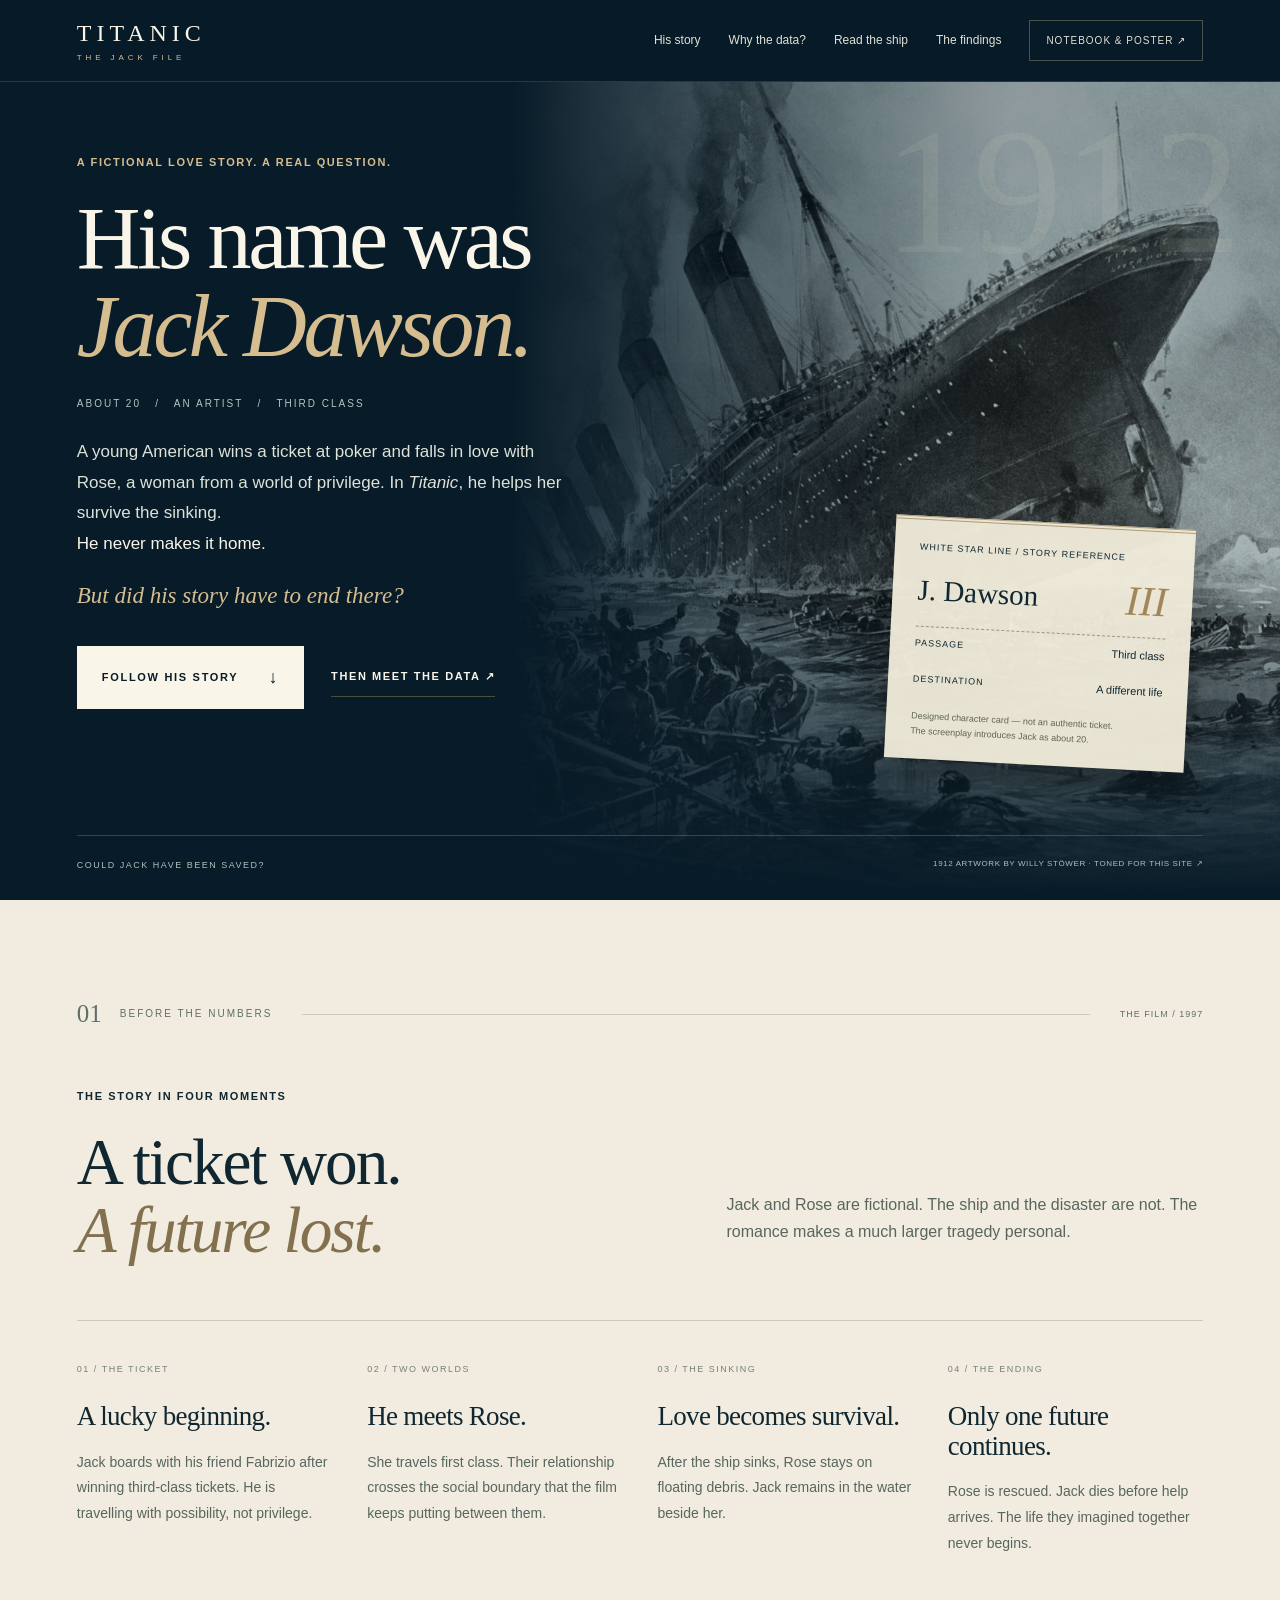
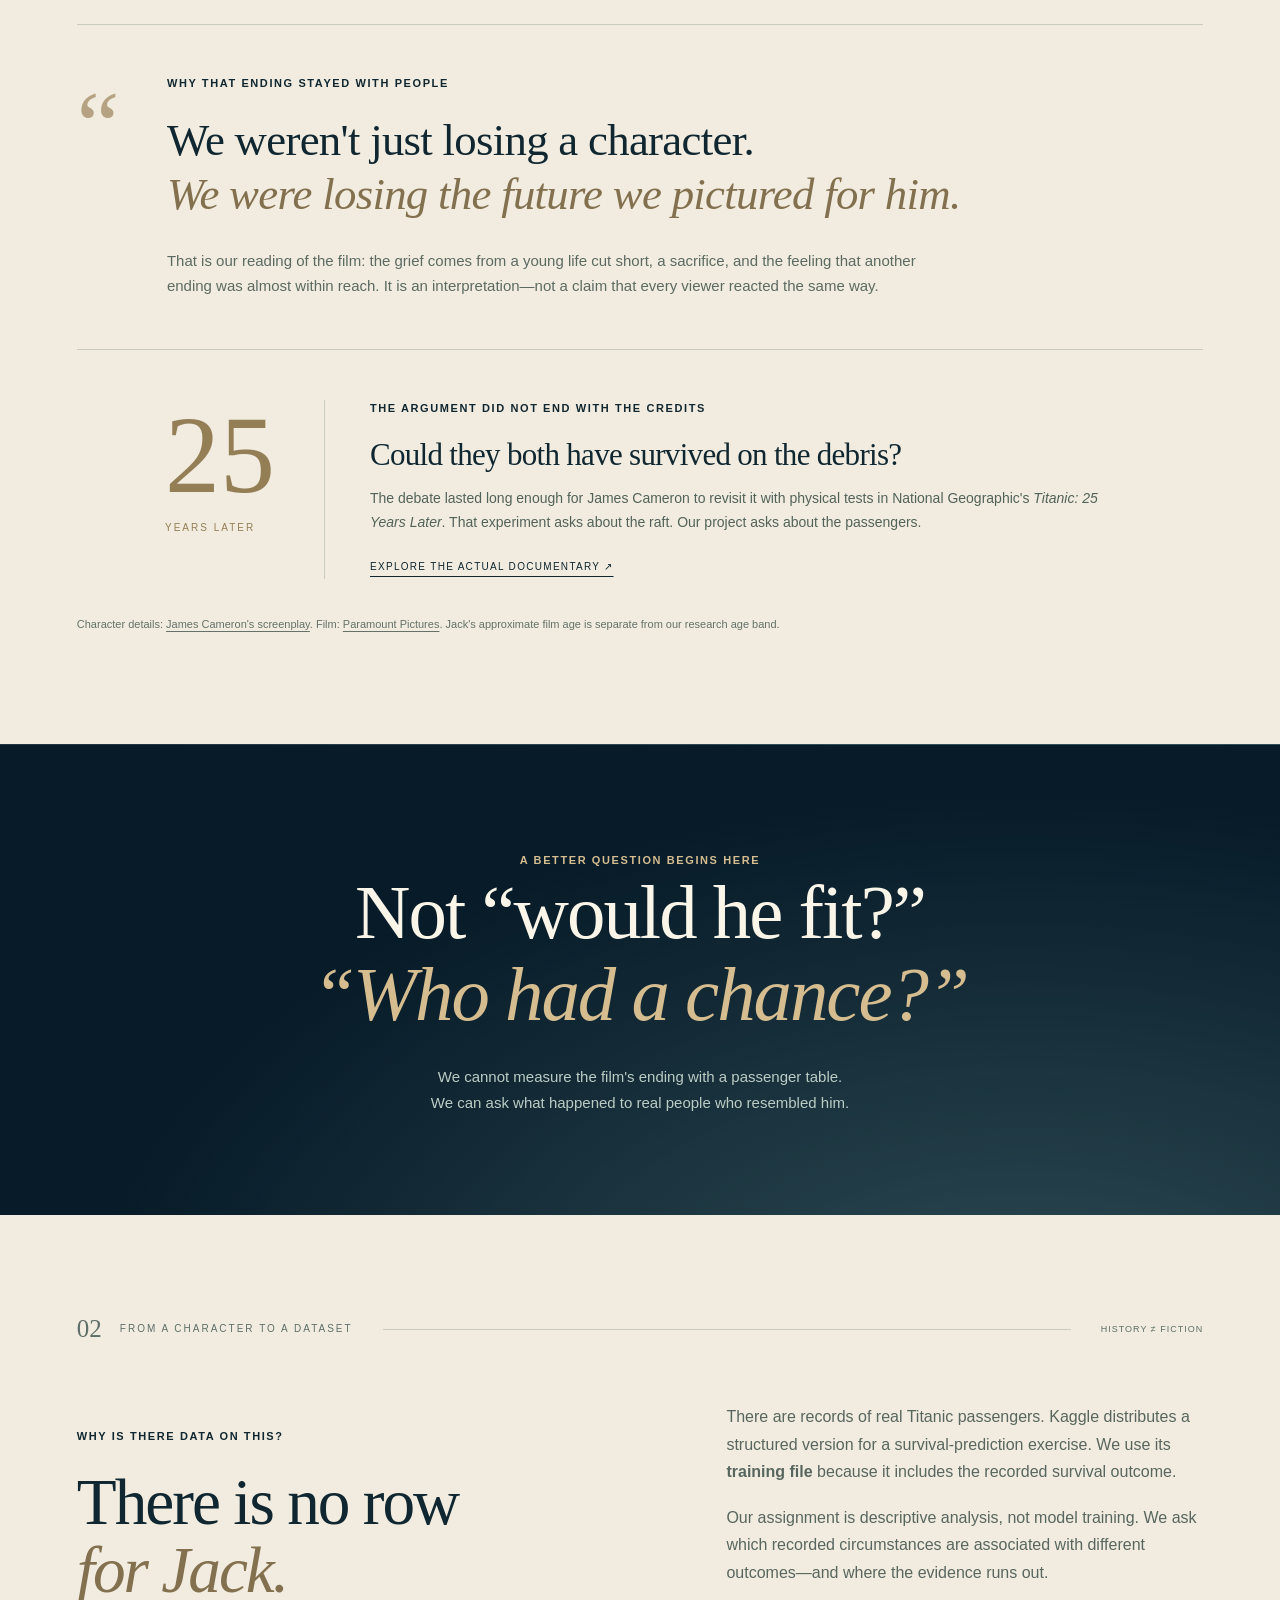
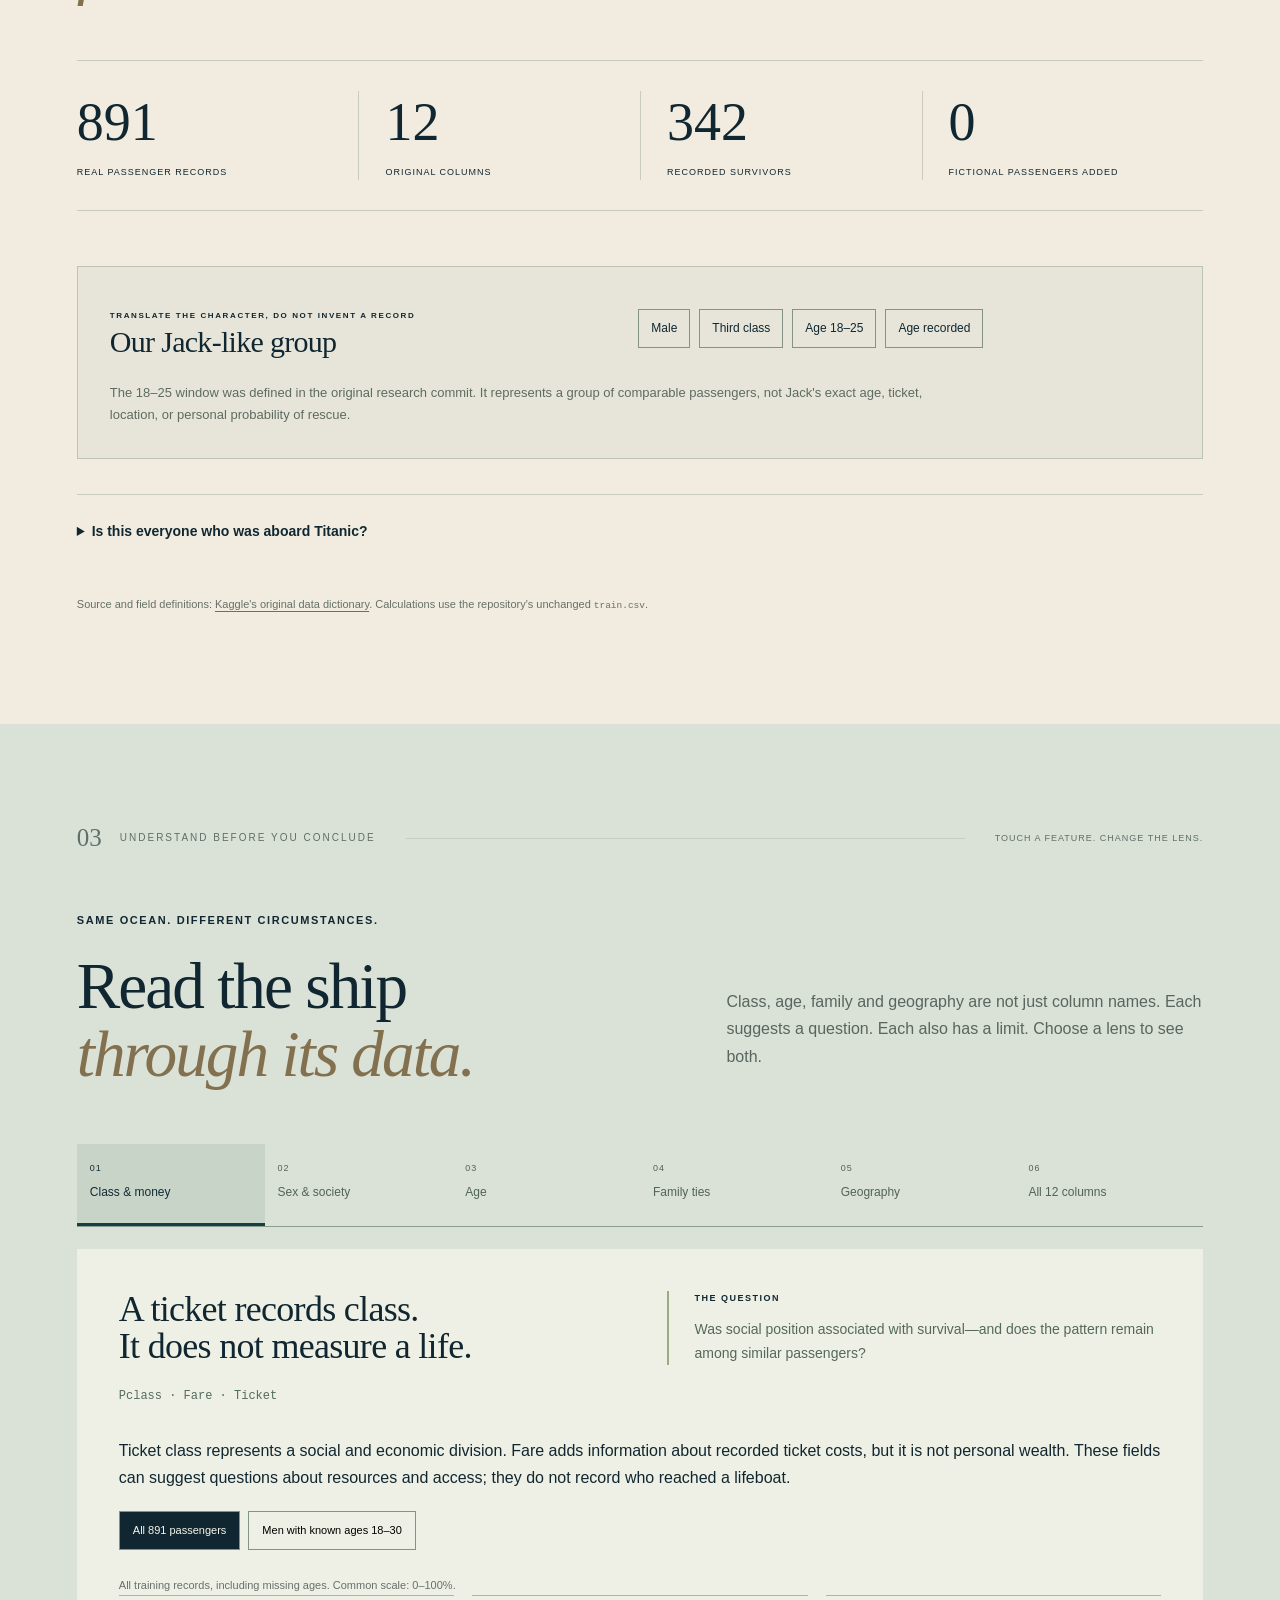
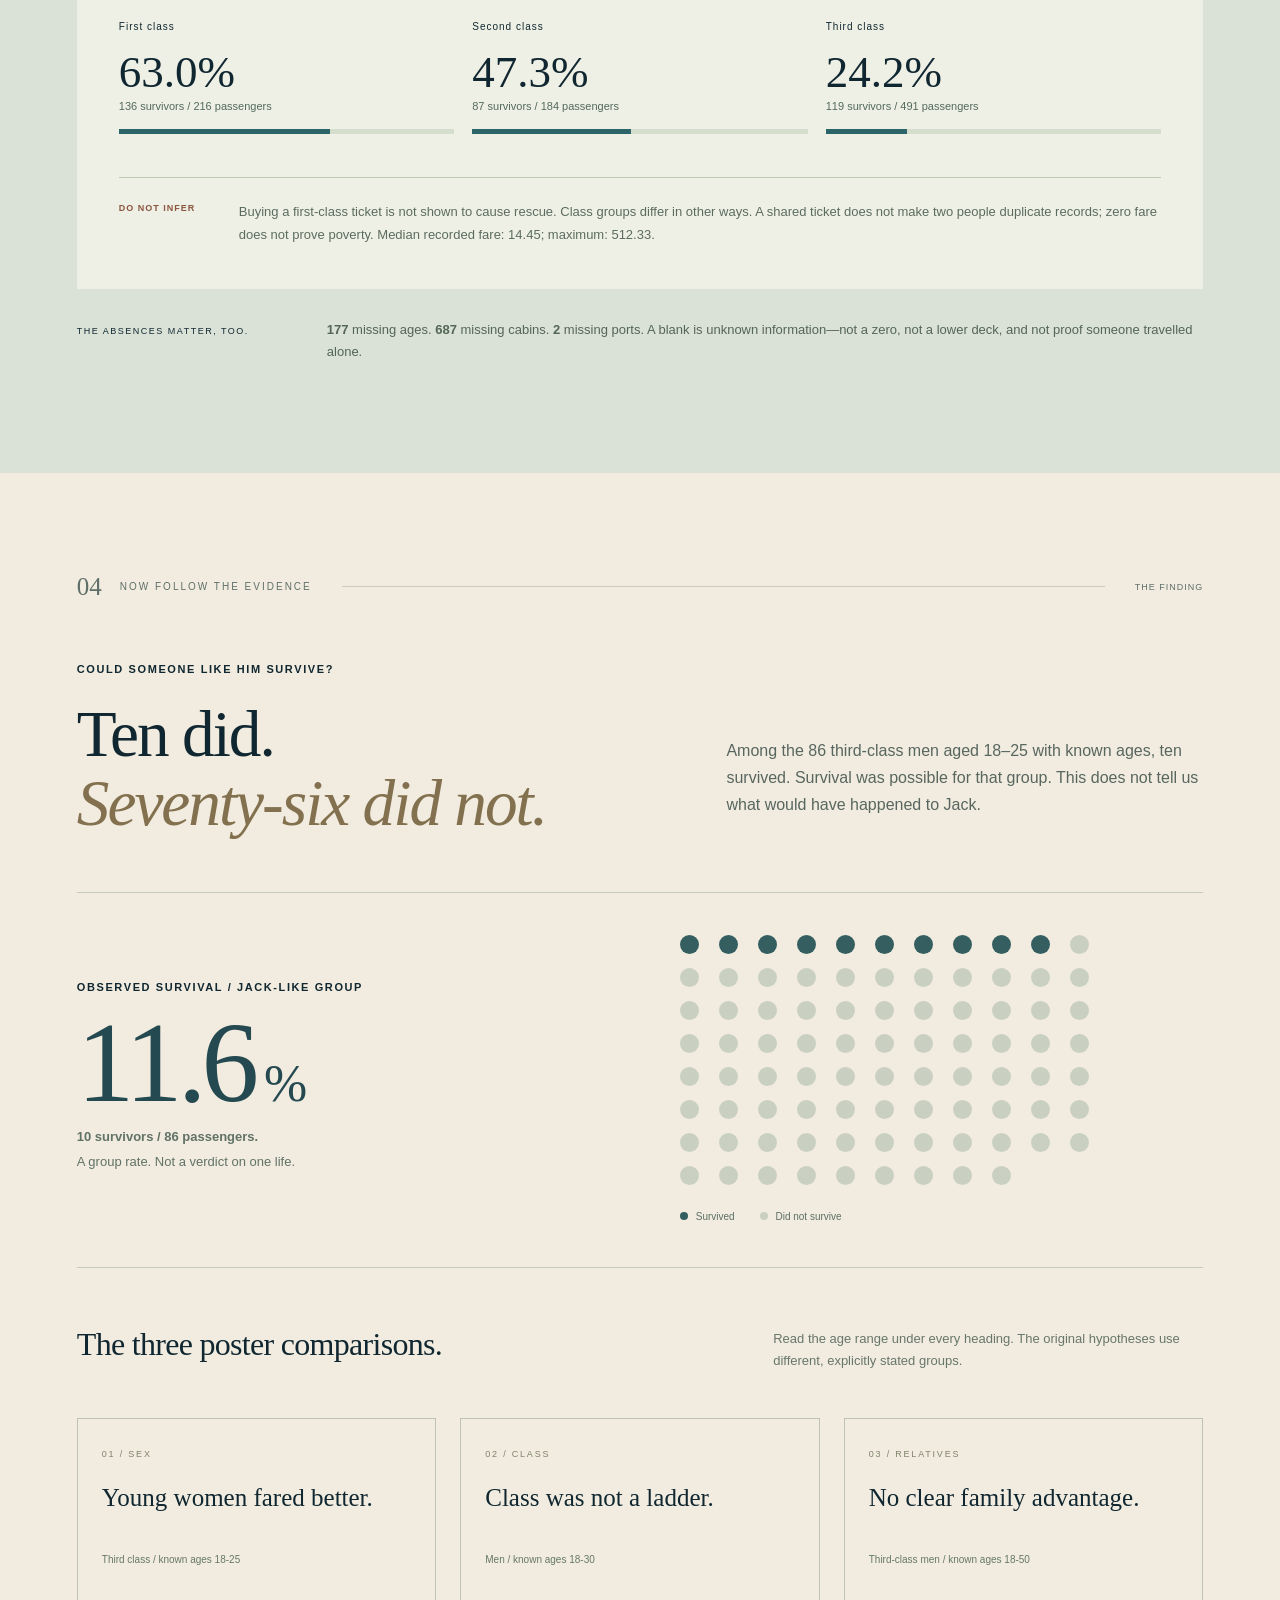
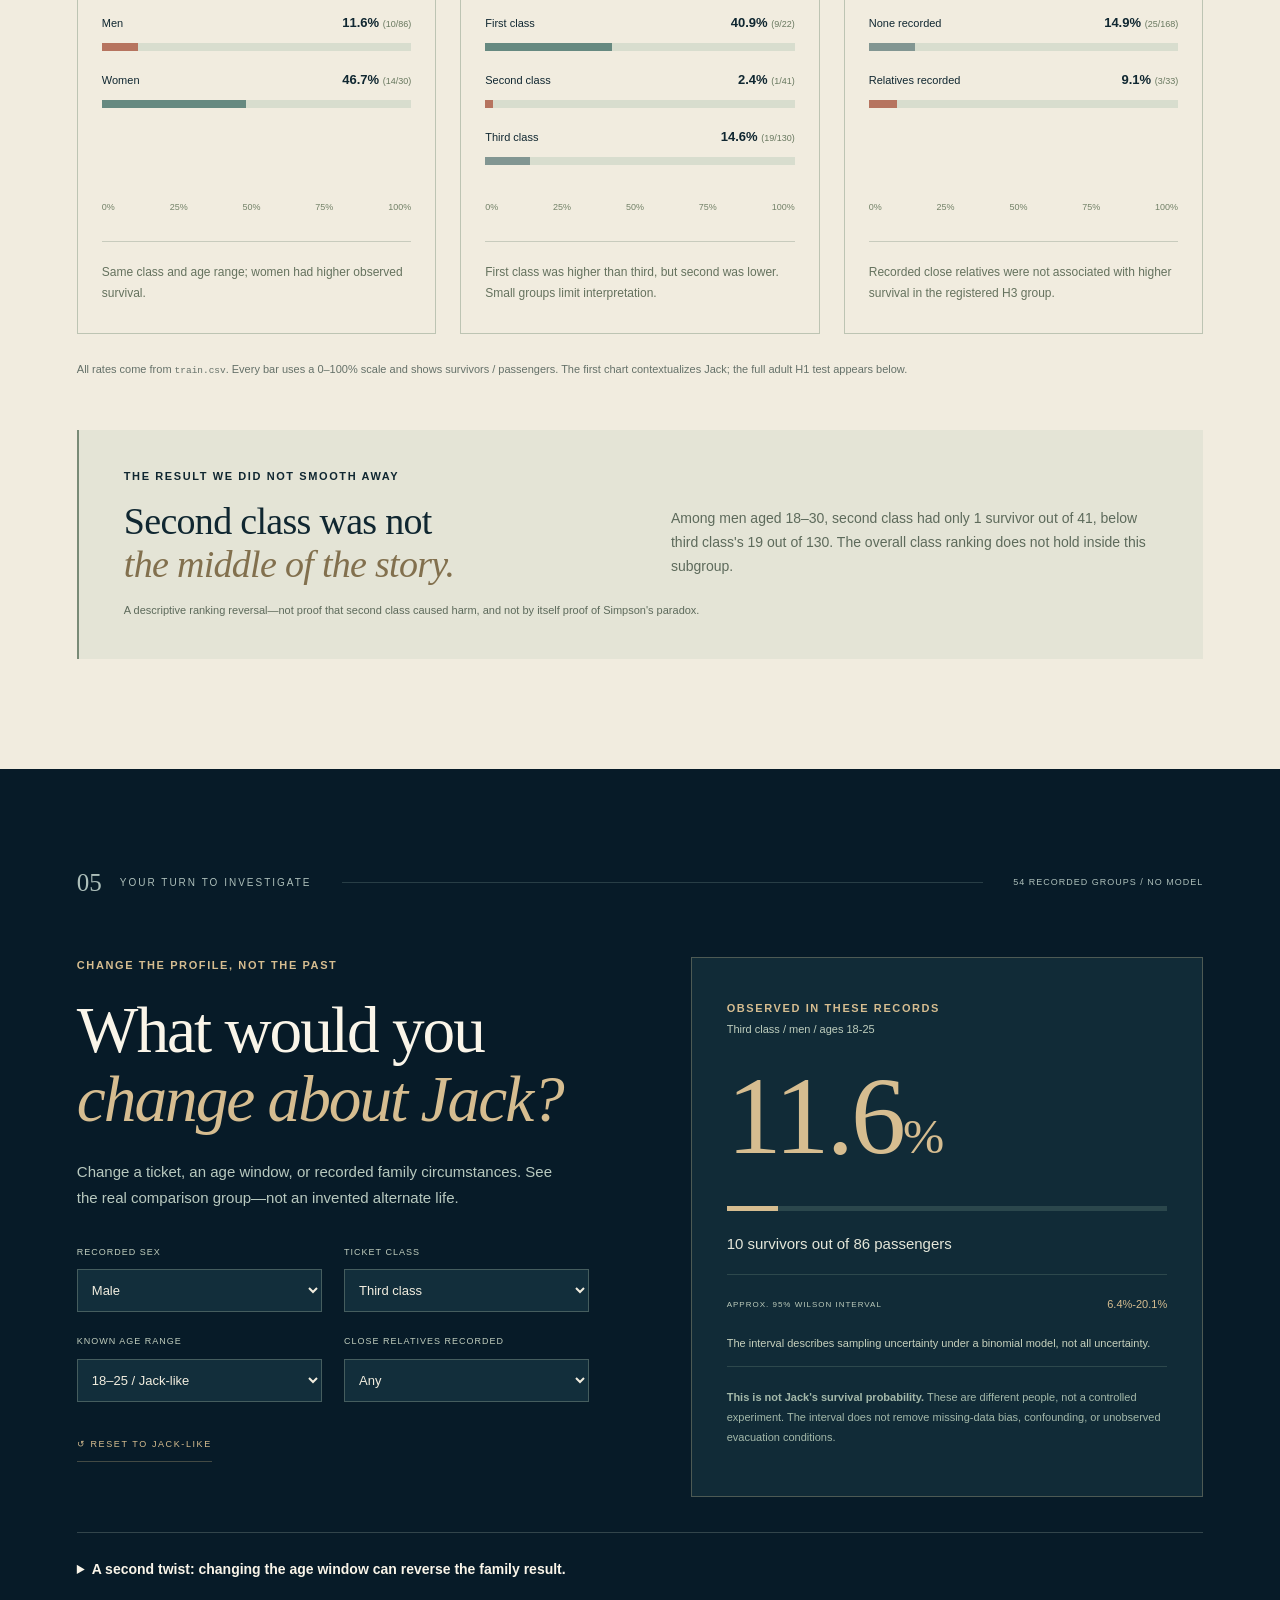
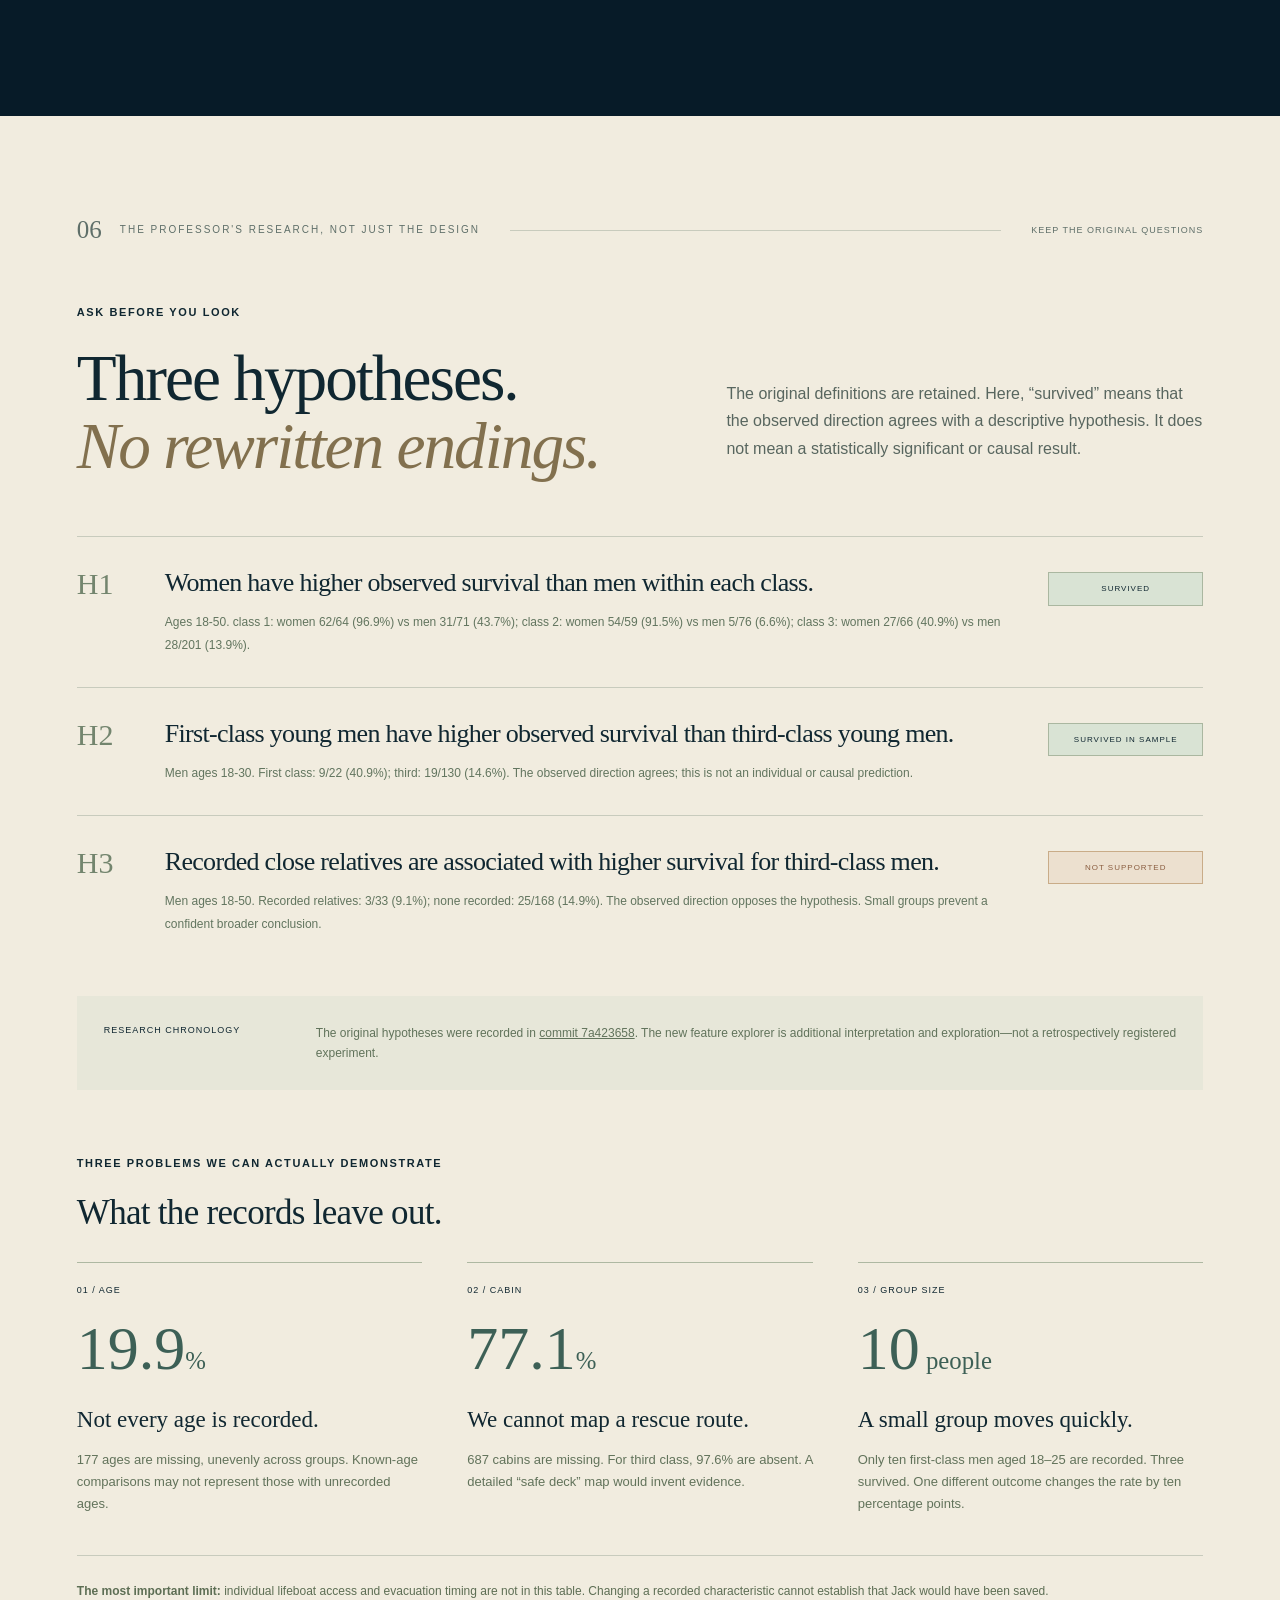
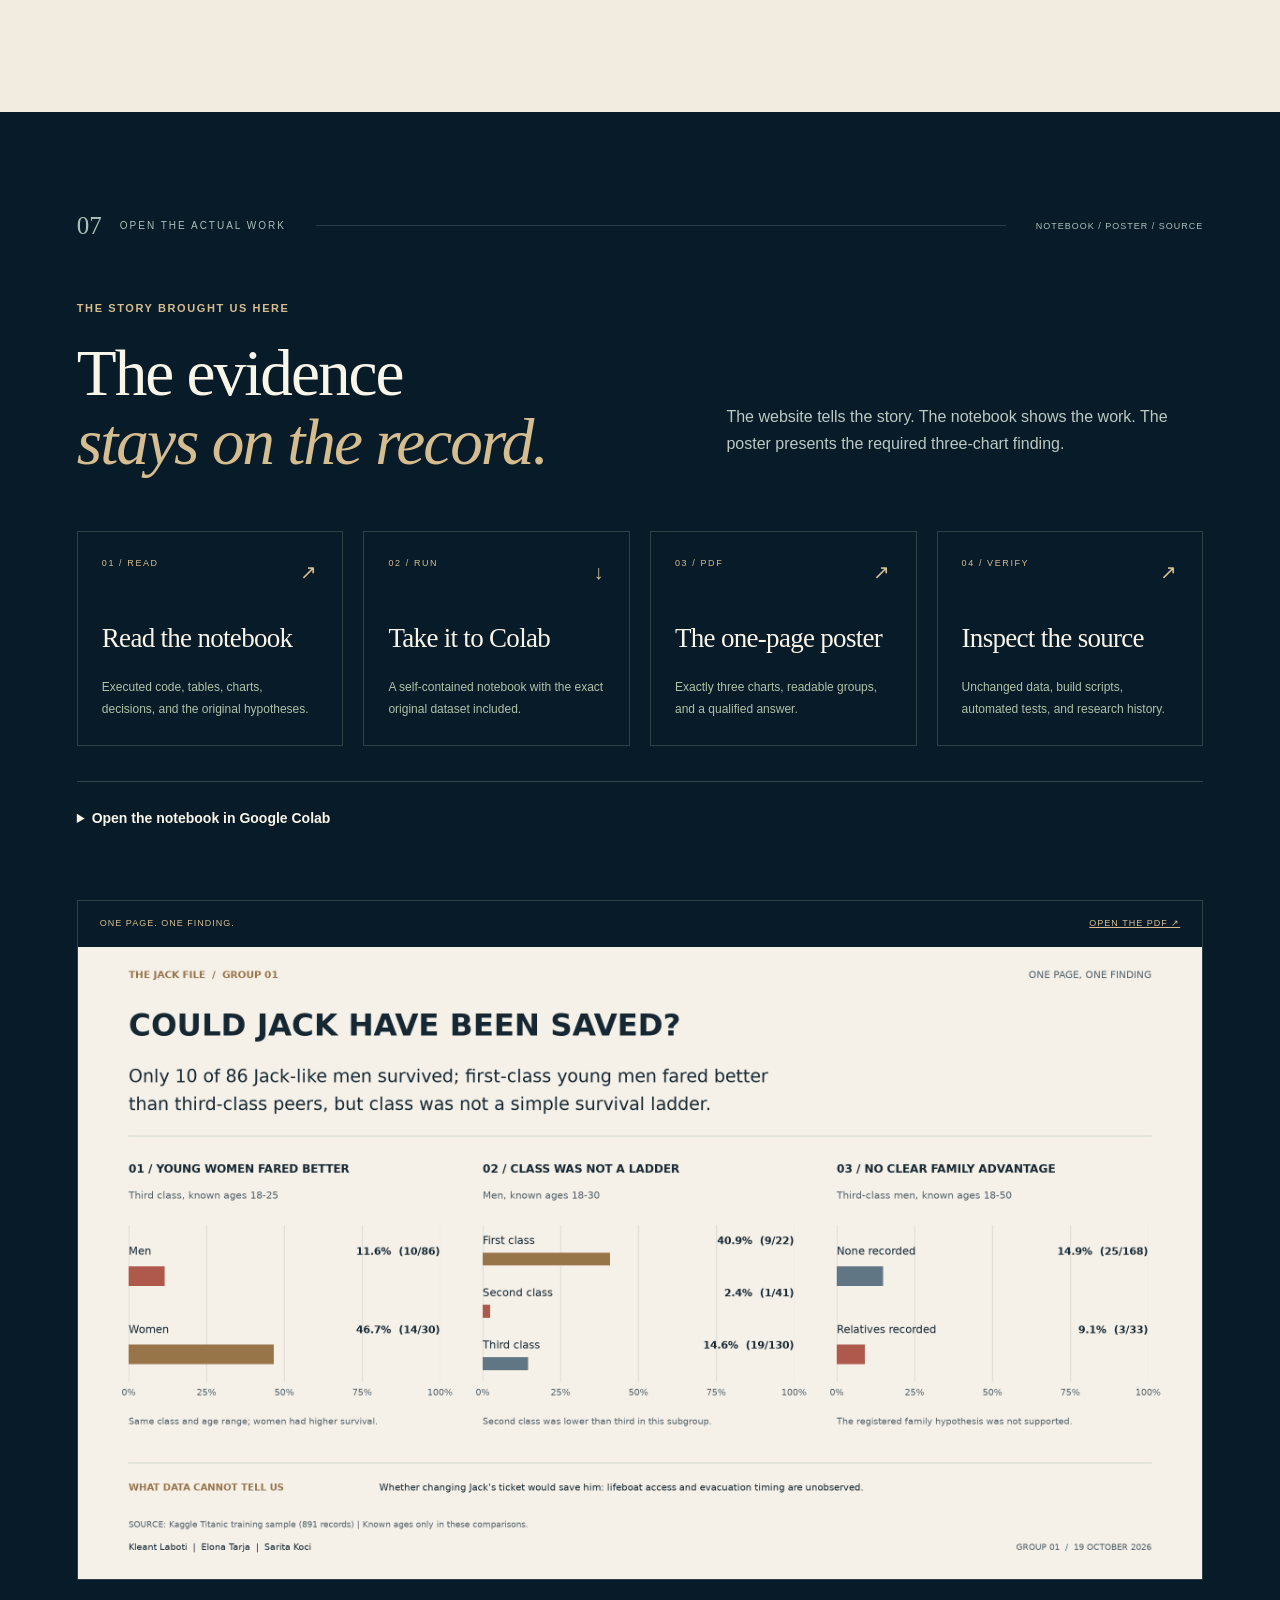
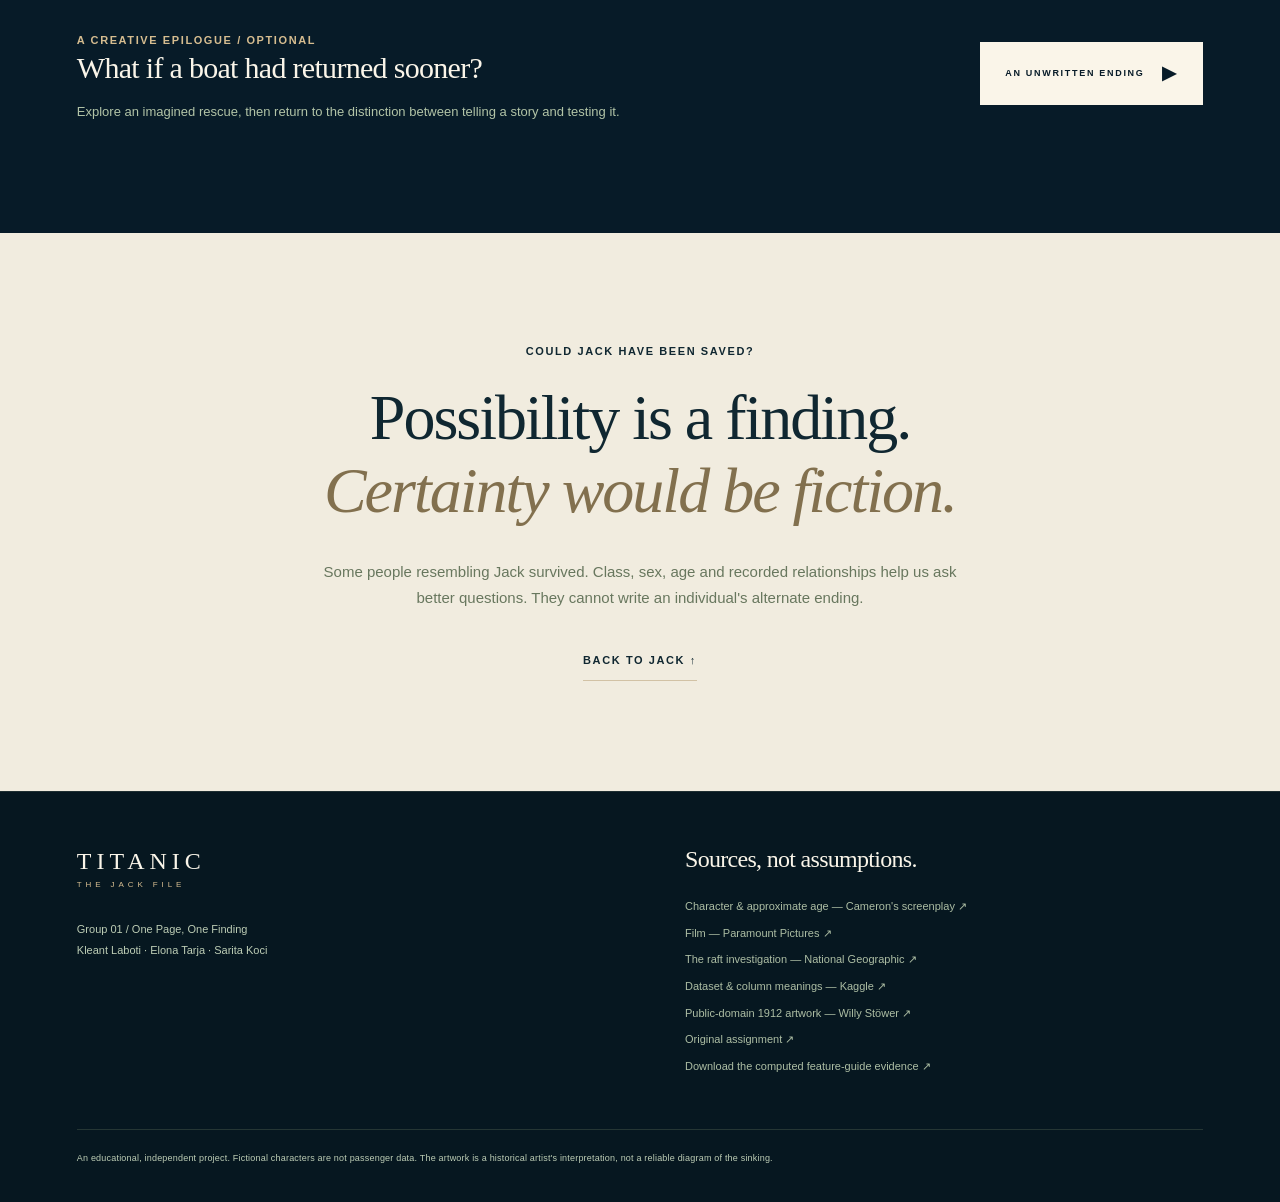
==== commit 7756afac: "Build and verify the story-first homepage and feature guide [skip ci]" ====
--- a/docs/index.html
+++ b/docs/index.html
@@ -2,34 +2,45 @@
 <html lang="en">
 <head>
 <meta charset="utf-8"><meta name="viewport" content="width=device-width,initial-scale=1">
-<meta name="theme-color" content="#0b1c29"><meta name="description" content="The Jack File: a Titanic data story. Explore the research, change a passenger profile, and inspect the notebook and three-chart poster.">
-<title>The Jack File | Could Jack have been saved?</title>
-<link rel="icon" href="data:image/svg+xml,%3Csvg xmlns='http://www.w3.org/2000/svg' viewBox='0 0 48 48'%3E%3Crect width='48' height='48' rx='10' fill='%230b1c29'/%3E%3Ctext x='24' y='34' text-anchor='middle' font-size='32' fill='%23d9b889'%3EJ%3C/text%3E%3C/svg%3E">
-<style>:root{--navy:#0b1c29;--navy2:#112735;--paper:#f5f1e9;--ink:#152733;--muted:#55616a;--line:#d7d7cf;--gold:#d9b889;--gold-ink:#795932;--coral:#ae594b;--serif:Georgia,'Times New Roman',serif;--sans:Arial,Helvetica,sans-serif}*{box-sizing:border-box}html{scroll-behavior:smooth;scroll-padding-top:94px}body{margin:0;background:var(--paper);color:var(--ink);font:16px/1.65 var(--sans)}button,select{font:inherit}button,a,select{-webkit-tap-highlight-color:transparent}button,a{touch-action:manipulation}button{cursor:pointer}a{color:inherit}button:focus-visible,a:focus-visible,select:focus-visible,summary:focus-visible{outline:3px solid #d29245;outline-offset:5px}button:disabled{cursor:default;opacity:.35}h1,h2,h3,h4,p{margin:0}h1,h2,h3{font-family:var(--serif);font-weight:400;line-height:1.08}h2{font-size:clamp(40px,4.5vw,66px);letter-spacing:-1.8px}h3{font-size:31px;letter-spacing:-.6px}em{font-weight:400;color:var(--gold-ink)}p+p{margin-top:18px}p{text-wrap:pretty}code{font-size:.88em}button{border:0}button,a,summary{transition:background .2s,color .2s,opacity .2s}button:not(:disabled):hover,a:hover{color:var(--gold-ink)}.wrap{width:min(1200px,calc(100% - 112px));margin:auto}.chapter{padding-top:96px;padding-bottom:100px}.eyebrow{font-size:10px;letter-spacing:2px;font-weight:700;line-height:1.6}.gold{color:var(--gold)}.skip{position:fixed;top:-100px;left:16px;padding:14px;background:#fff;z-index:100}.skip:focus{top:10px}.read-progress{position:fixed;top:0;left:0;width:100%;height:3px;z-index:60}.read-progress i{display:block;background:var(--gold);width:0;height:100%}.header{height:86px;background:var(--navy);color:var(--paper);display:flex;align-items:center;justify-content:space-between;padding:0 4.1%;gap:24px;position:sticky;top:0;z-index:50;border-bottom:1px solid #ffffff13}.wordmark{text-decoration:none;display:block;white-space:nowrap;font-size:13px;letter-spacing:2.2px;font-weight:700}.star{font-size:22px;color:var(--gold);vertical-align:middle;margin-right:8px}.wordmark small{display:block;font-size:8px;letter-spacing:2px;margin-left:34px;color:#b4bbc0;font-weight:400;margin-top:-2px}.header nav{display:flex;align-items:center;gap:27px}.header nav a{font-size:12px;text-decoration:none;color:#dadcdb}.header nav a:hover{color:var(--gold)}.header .nav-button{border:1px solid #b8a17f7a;padding:11px 17px;font-size:10px;letter-spacing:1.3px;color:var(--gold)}.menu-button{display:none;background:transparent;color:white;font-size:12px;letter-spacing:1px}.hero{position:relative;overflow:hidden;color:var(--paper);min-height:700px;height:calc(100svh - 86px);max-height:1000px;background:var(--navy)}.hero-art{position:absolute;inset:0;background:radial-gradient(ellipse at 83% 30%,#42616d60,transparent 48%),linear-gradient(#0b1c29,#102c3b 58%,#06151f);overflow:hidden}.hero-art:after{content:'';position:absolute;inset:0;background:linear-gradient(90deg,#0b1c29f0 0%,#0b1c29c0 28%,#0b1c2930 72%,transparent),linear-gradient(0deg,#081923,transparent 28%)}.moon{position:absolute;right:17%;top:11%;width:100px;height:100px;border-radius:50%;background:#f1e5c21b;box-shadow:0 0 85px 55px #dce7e60a}.starfield{position:absolute;inset:0 0 28%;background-image:radial-gradient(1px 1px at 73% 17%,#c0d0ca 98%,transparent),radial-gradient(1px 1px at 48% 9%,#adc0bd 98%,transparent),radial-gradient(1px 1px at 62% 32%,#dde2d2 98%,transparent),radial-gradient(1px 1px at 89% 6%,#bbc7c2 98%,transparent),radial-gradient(1px 1px at 93% 43%,#bbc7c2 98%,transparent);opacity:.7}.liner{position:absolute;right:-15%;top:20%;width:100%;height:70%;opacity:.85;transform:rotate(-3deg)}.horizon{position:absolute;top:64%;left:0;right:0;height:1px;background:#afc6c521}.ocean{position:absolute;inset:64% 0 0;background:repeating-linear-gradient(176deg,transparent 0 23px,#9fb9b409 24px,transparent 26px);opacity:.7}.hero-content{position:relative;padding-top:8vh}.tiny-rule{display:inline-block;height:1px;width:26px;background:var(--gold);vertical-align:middle;margin-right:10px}.hero h1{font-size:clamp(62px,6.9vw,106px);letter-spacing:-3.2px;line-height:1.03;margin:32px 0 25px;max-width:790px}.hero h1 em{color:var(--gold)}.hero-deck{font-size:16px;color:#d2dadc;line-height:1.75;max-width:430px}.actions{display:flex;align-items:center;gap:28px;margin-top:34px}.button{display:inline-flex;gap:32px;align-items:center;justify-content:center;font-size:10px;font-weight:700;letter-spacing:1.4px;text-decoration:none;min-height:51px;padding:17px 24px}.button.light{background:var(--paper);color:var(--navy)}.button.light:hover{background:var(--gold)}.play-link{background:none;color:#ecede8;text-align:left;font-size:9px;letter-spacing:1.4px;padding:8px 0 8px 42px;position:relative;min-height:48px}.play-link:hover{color:var(--gold)!important}.play-link small{display:block;font-size:8px;color:#a4b4bc;margin-top:4px;letter-spacing:.8px}.play-circle{width:30px;height:30px;border:1px solid #b7c2c270;position:absolute;left:0;top:9px;display:grid;place-items:center;border-radius:50%;font-size:9px}.hero-foot{position:absolute;bottom:48px;left:0;right:0;display:flex;justify-content:space-between;border-top:1px solid #ffffff2a;padding-top:21px;font-size:8px;letter-spacing:1.5px;color:#b7c2c8}.hero-foot a{text-decoration:none}.art-caption{position:absolute;bottom:15px;right:4.1%;font-size:7px;color:#91a2ad;letter-spacing:1px}.chapter-marker{display:flex;align-items:center;gap:15px;font-size:9px;font-weight:700;letter-spacing:1.8px;margin-bottom:52px}.chapter-marker>span{display:grid;place-items:center;width:30px;height:30px;border:1px solid var(--line);border-radius:50%;font-family:var(--serif);font-size:12px}.chapter-marker i{flex:1;height:1px;background:var(--line);margin:0 8px}.chapter-marker small{font-size:8px;font-weight:400;color:var(--muted);letter-spacing:1px}.story-grid{display:grid;grid-template-columns:1fr 1fr;gap:100px}.story-grid h2{margin-top:20px}.story-copy{padding-top:36px;color:var(--muted);font-size:15px}.story-copy .lead{font-family:var(--serif);color:var(--ink);font-size:23px;line-height:1.5}.story-copy strong{color:var(--ink)}.source-note{font-size:10px;color:var(--muted);line-height:1.6;margin-top:22px}.source-note a{text-underline-offset:3px}.ticket{margin-top:35px;border:1px solid #b8afa0;padding:21px 25px 17px;position:relative;max-width:427px;background:#eee7d9;box-shadow:0 8px 24px #493d2710;overflow:hidden}.ticket-head{display:flex;justify-content:space-between;font-size:7px;letter-spacing:1.5px;color:#675946;border-bottom:1px solid #c1b59e;padding-bottom:11px}.ticket>strong{font-family:var(--serif);display:block;font-size:32px;letter-spacing:2px;margin:14px 0;color:#344144;font-weight:400}.ticket-fields{display:flex;gap:34px}.ticket-fields span{font-size:8px;color:#766953;letter-spacing:1px}.ticket-fields b{display:block;font-size:13px;color:#343d3e;letter-spacing:0;font-weight:400}.ticket p{font-size:9px;line-height:1.55;color:#625c51;margin-top:13px;max-width:315px}.ticket-stamp{position:absolute;right:18px;top:70px;border:1px solid #93564c87;color:#96594f;font-size:10px;letter-spacing:2px;padding:3px 7px;transform:rotate(-12deg);opacity:.85}.question-switch{display:flex;justify-content:space-between;align-items:center;margin-top:60px;padding:26px 0;border-top:1px solid var(--line);border-bottom:1px solid var(--line);gap:15px}.question-switch span:not(.switch-arrow){font-size:8px;letter-spacing:1.7px;color:var(--muted)}.question-switch b{display:block;font-size:22px;font-family:var(--serif);font-weight:400;letter-spacing:-.3px;color:var(--ink);margin-top:7px}.switch-arrow{font-size:28px;color:var(--gold-ink)}.bridge{font-size:13px;color:var(--muted);max-width:800px;margin-top:24px}.evidence-section{background:#eaece6}.split-heading{display:flex;justify-content:space-between;align-items:flex-end;gap:90px}.split-heading .eyebrow{margin-bottom:18px}.split-heading>p{max-width:360px;font-size:14px;color:var(--muted);padding-bottom:6px}.finding-panel{display:grid;grid-template-columns:1fr 1fr;align-items:center;gap:80px;border-top:1px solid #c8cdc5;border-bottom:1px solid #c8cdc5;margin-top:44px;padding:36px 0}.big-stat{font-family:var(--serif);font-size:116px;letter-spacing:-6px;line-height:1.12}.big-stat span{font-size:49px;margin-left:4px}.finding-panel p{font-size:12px;color:var(--muted);margin-top:4px}.finding-panel b{color:var(--ink)}.people-grid{display:grid;grid-template-columns:repeat(15,1fr);gap:12px}.people-grid i{width:10px;height:10px;border-radius:50%;background:#a9b3b1;display:block}.people-grid i.alive{background:#7d5b31}.dot-legend{display:flex;gap:25px;margin-top:20px;font-size:9px;color:var(--muted)}.dot-legend i{display:inline-block;width:7px;height:7px;border-radius:50%;background:#a9b3b1;margin-right:5px}.dot-legend i.survived-dot{background:#7d5b31}.finding-sentence{display:grid;grid-template-columns:160px 1fr;gap:28px;margin-top:24px}.finding-sentence>span{font-size:8px;letter-spacing:1.5px;font-weight:700;padding-top:6px}.finding-sentence p{font-family:var(--serif);font-size:24px;line-height:1.35}.charts-heading{display:flex;justify-content:space-between;align-items:flex-end;gap:50px;margin-top:80px;margin-bottom:30px}.charts-heading p{max-width:340px;font-size:12px;color:var(--muted)}.chart-grid{display:grid;grid-template-columns:repeat(3,minmax(0,1fr));gap:20px}.chart-card{background:var(--paper);border:1px solid #d9ddd5;padding:24px 23px 20px;display:flex;flex-direction:column;min-width:0}.chart-meta{font-size:8px;letter-spacing:1px;color:var(--gold-ink);font-weight:700;margin-bottom:14px}.chart-card h4{font-family:var(--serif);font-size:23px;font-weight:400;line-height:1.2;min-height:57px}.chart-sub{font-size:10px;color:var(--muted);line-height:1.5;min-height:31px;margin:8px 0 19px}.chart-bars{height:157px}.bar-group+.bar-group{margin-top:15px}.bar-label{display:flex;justify-content:space-between;align-items:baseline;font-size:10px;gap:8px;margin-bottom:4px;line-height:1.3}.bar-label strong{font-size:11px;white-space:nowrap}.bar-label small{font-size:9px;color:var(--muted)}.bar-track{height:11px;background:#e2e5df}.bar-track i{height:100%;display:block;background:#9a7b50}.bar-track i.coral{background:var(--coral)}.bar-track i.slate{background:#617684}.axis{display:flex;justify-content:space-between;font-size:8px;color:var(--muted);margin-top:9px;border-top:1px solid #c6cec8;padding-top:6px}.chart-caption{font-size:11px;line-height:1.65;color:var(--muted);margin-top:20px;padding-top:17px;border-top:1px solid var(--line)}.reveal-box{border-left:3px solid #987446;padding:5px 0 4px 29px;margin-top:48px;max-width:890px}.reveal-box h3{margin:10px 0 14px;font-size:38px}.reveal-box>p{font-size:14px;color:var(--muted)}details{font-size:13px;line-height:1.75}summary{cursor:pointer;font-weight:700;min-height:42px;padding:14px 0;color:var(--ink)}details[open] summary{margin-bottom:7px}details p{color:var(--muted)}.dark{background:var(--navy);color:var(--paper)}.dark em{color:var(--gold)}.dark .chapter-marker>span{border-color:#657882}.dark .chapter-marker i{background:#3d515c}.dark .chapter-marker small{color:#aab8bd}.explorer-grid{display:grid;grid-template-columns:1fr 1fr;gap:88px}.explorer-grid h2{font-size:54px;margin:20px 0}.explorer-deck{max-width:410px;font-size:14px;color:#b7c2c8}.filters{display:grid;grid-template-columns:1fr 1fr;gap:18px;margin-top:30px}.filters label{font-size:8px;letter-spacing:1.1px;color:#cbd1d2;font-weight:700}.filters select{display:block;width:100%;height:46px;background:#112936;color:#f0eee7;border:1px solid #5b727d;padding:0 11px;margin-top:7px;font-size:13px;letter-spacing:0;border-radius:0}.reset{background:none;color:var(--gold);font-size:9px;letter-spacing:1.2px;padding:12px 0;margin-top:10px;min-height:44px}.reset:hover{color:#fff!important}.result-panel{background:#142c3a;border:1px solid #48606b;padding:32px 35px;align-self:center}.result-panel .eyebrow{color:#b8c7cb;font-size:9px}.result-profile{font-size:10px;text-transform:uppercase;letter-spacing:1.1px;color:var(--gold);margin-top:14px;min-height:35px;line-height:1.7}.result-rate{font-family:var(--serif);font-size:88px;line-height:1.25;letter-spacing:-3px;margin:5px 0}.result-rate small{font-size:36px;margin-left:3px}.result-meter{height:4px;background:#405662}.result-meter span{display:block;height:100%;background:var(--gold);transition:width .4s}.result-count{font-size:13px;color:#d3dadd;margin-top:16px}.uncertainty{display:flex;justify-content:space-between;align-items:center;gap:12px;margin-top:18px;padding-bottom:18px;border-bottom:1px solid #4b626c}.uncertainty span{font-size:7px;letter-spacing:1px;color:#c0cbd0}.uncertainty strong{font-size:12px;white-space:nowrap;color:#e6d3b5}.small-warning{font-size:11px;color:#f0bf87;min-height:18px;margin-top:13px;line-height:1.6}.result-disclaimer{font-size:11px;line-height:1.7;color:#becbd0;margin-top:10px!important}.result-disclaimer b{color:#efeee8}.dark-details{border-top:1px solid #3d535f;margin-top:38px;padding-top:8px}.dark-details summary{color:var(--gold);font-weight:400}.dark-details p{color:#bdc9cc;max-width:950px}.hypothesis{display:grid;grid-template-columns:65px 1fr 176px;gap:26px;padding:29px 0;border-top:1px solid var(--line)}.hypothesis:first-child{margin-top:38px}.hypothesis-code{font-family:var(--serif);font-size:36px;color:var(--gold-ink)}.hypothesis h3{font-family:var(--sans);font-size:16px;line-height:1.5;font-weight:400;letter-spacing:0}.hypothesis p{font-size:12px;line-height:1.75;color:var(--muted);margin-top:9px;max-width:730px}.status{font-size:8px;letter-spacing:1px;font-weight:700;padding:8px 12px;align-self:start;justify-self:end;border:1px solid #849d8f;color:#355246;background:#e2e8df;white-space:nowrap}.status.no{color:#844638;background:#f0e2d9;border-color:#d1aea0}.method-details{border-top:1px solid var(--line);padding-top:7px;margin-top:7px}.integrity-strip{display:flex;gap:30px;border-top:1px solid var(--line);margin-top:28px;padding-top:22px;font-size:11px;align-items:baseline}.integrity-strip strong{font-size:9px;letter-spacing:1px;white-space:nowrap}.integrity-strip p{color:var(--muted)}.limits-section{background:#eae5db}.limits-grid{display:grid;grid-template-columns:repeat(3,minmax(0,1fr));gap:55px;margin-top:44px}.limits-grid article{border-top:1px solid #bfc2b9;padding-top:22px}.limits-grid .eyebrow{font-size:9px;color:var(--muted)}.limit-number{font-family:var(--serif);font-size:68px;letter-spacing:-2px;margin:14px 0}.limit-number span{font-family:var(--sans);font-size:14px;color:var(--muted);letter-spacing:0;margin-left:8px}.limits-grid h3{font-size:23px;line-height:1.25}.limits-grid p{font-size:12px;color:var(--muted);margin-top:16px}.limit-bottom{border-top:1px solid #bfc2b9;display:grid;grid-template-columns:200px 1fr;gap:35px;margin-top:46px;padding-top:24px}.limit-bottom strong{font-size:8px;letter-spacing:1px}.limit-bottom p{font-size:13px;color:var(--muted)}.dark .split-heading>p{color:#b7c5cc}.resource-grid{display:grid;grid-template-columns:repeat(4,minmax(0,1fr));border-top:1px solid #49606a;border-bottom:1px solid #49606a;margin-top:43px}.resource{padding:24px 21px 25px 0;text-decoration:none;display:flex;flex-direction:column;min-width:0}.resource+.resource{padding-left:23px;border-left:1px solid #49606a}.resource>span{font-size:8px;color:var(--gold);letter-spacing:1px;display:flex;justify-content:space-between}.resource>span b{font-size:21px;font-weight:400}.resource h3{font-size:25px;margin:18px 0 14px;line-height:1.3}.resource p{font-size:11px;color:#b9c7ce;line-height:1.7;flex:1}.resource small{font-size:8px;letter-spacing:1.1px;color:var(--gold);margin-top:26px}.resource:hover{background:#122937;color:var(--paper)}.poster-preview{border:1px solid #3d5662;margin-top:39px}.poster-preview>div{display:flex;justify-content:space-between;gap:10px;padding:16px 20px;font-size:8px;letter-spacing:1px;color:#becbd0}.poster-preview>div a{color:var(--gold);text-decoration:none}.poster-preview img{display:block;width:100%;height:auto}.rubric p{margin-top:8px}.checklist{padding-bottom:10px}.closing{padding-top:94px;padding-bottom:96px;text-align:center}.closing h2{font-size:clamp(33px,3.5vw,52px);margin:24px auto;line-height:1.22;max-width:1050px}.closing p:not(.eyebrow){font-size:14px;color:var(--muted)}.outline{border:1px solid #8c958e;color:var(--ink);margin-top:29px}.outline:hover{background:#e5dfd2}.footer{border-top:1px solid var(--line);padding-top:30px;padding-bottom:33px;display:flex;justify-content:space-between;gap:25px}.footer .wordmark{font-size:12px}.footer p{font-size:10px;color:var(--muted);line-height:1.9;margin-top:10px}.footer>div:last-child{text-align:right}dialog{padding:0;border:1px solid #7a8a8c;width:min(900px,calc(100% - 32px));max-height:92svh;background:var(--navy);color:var(--paper);box-shadow:0 30px 120px #0009}dialog::backdrop{background:#020910de;backdrop-filter:blur(7px)}.dialog-head{padding:20px 26px;display:flex;align-items:center;justify-content:space-between;gap:20px}.dialog-head .eyebrow{font-size:8px;color:var(--gold)}.dialog-head h2{font-size:26px;letter-spacing:-.5px;margin-top:6px}.dialog-head button{width:42px;height:42px;color:var(--paper);background:#1c3442;font-size:20px}.motion-stage{height:370px;background:radial-gradient(ellipse at 80% 25%,#3e54605e,transparent 50%),linear-gradient(#091a27,#163645);position:relative;overflow:hidden}.motion-moon{position:absolute;width:70px;height:70px;right:17%;top:40px;border-radius:50%;background:#e6dfc12c;box-shadow:0 0 90px #d9d5bf30}.motion-sea{position:absolute;inset:58% 0 0;background:repeating-linear-gradient(176deg,#081b27,#14313e 23px,#285261 24px,#0a2331 26px);opacity:.6;animation:sea-motion 6s ease-in-out infinite alternate}.lifeboat{position:absolute;width:230px;right:-40%;top:55%;transition:right 1.3s ease,transform 1.3s ease;opacity:.8}.motion-stage[data-scene='1'] .lifeboat{right:4%}.motion-stage[data-scene='2'] .lifeboat{right:27%;transform:scale(.9)}.motion-stage[data-scene='3'] .lifeboat{right:54%;transform:scale(.8)}.motion-text{position:relative;z-index:1;padding:52px 35px;max-width:560px}.motion-text h3{font-size:43px;margin-top:18px;line-height:1.1}.motion-text p{font-size:14px;line-height:1.65;max-width:400px;color:#d5e0e2;margin-top:20px}.fiction-label{position:absolute;left:35px;bottom:15px;font-size:7px;letter-spacing:1px;color:#c0cbd0;z-index:2}.scene-controls{display:flex;justify-content:space-between;padding:13px 24px;gap:10px}.scene-controls button{background:none;color:var(--gold);font-size:9px;letter-spacing:1px;min-height:42px;padding:10px}.motion-note{padding:0 26px 20px;font-size:10px;color:#b5c3ca;line-height:1.7}.noscript{padding:24px;text-align:center;background:#ead7ad}.dark a:hover{color:#f3d6a9}.no-scroll{overflow:hidden}@keyframes sea-motion{to{transform:translateY(8px)}}@media(min-width:1600px){.hero-content{padding-top:10vh}.liner{right:-8%}}@media(max-width:1100px){.wrap{width:calc(100% - 72px)}.header{padding:0 36px}.header nav{gap:19px}.wordmark small{display:none}.story-grid{gap:50px}.explorer-grid{gap:38px}.explorer-grid h2{font-size:46px}.result-panel{padding:28px}.chart-card{padding:21px 17px}.chart-card h4{font-size:21px}.limits-grid{gap:30px}.resource{padding-right:16px}.resource+.resource{padding-left:16px}.resource h3{font-size:23px}.hero{min-height:650px}.hero-content{padding-top:65px}}@media(max-width:800px){.wrap{width:calc(100% - 40px)}.header{height:72px;padding:0 20px}.header nav{display:none;position:absolute;top:72px;left:0;right:0;background:var(--navy);padding:22px;flex-direction:column;align-items:stretch;border-bottom:1px solid #647986}.header nav.open{display:flex}.header nav a{font-size:14px;min-height:40px;padding:8px}.menu-button{display:block;min-height:44px}.hero{height:calc(100svh - 72px);min-height:630px;max-height:850px}.hero-content{padding-top:63px}.hero h1{font-size:clamp(57px,10vw,80px);letter-spacing:-2px}.liner{width:130%;right:-50%;top:31%;height:62%;opacity:.55}.hero-art:after{background:linear-gradient(90deg,#0b1c29d0,#0b1c2990 45%,#0b1c2920)}.hero-foot{bottom:48px}.hero-foot>span{max-width:180px}.hero-foot a{font-size:7px}.hero-deck{font-size:15px}.actions{gap:20px}.button{padding:15px 18px;gap:19px;font-size:9px}.play-link{font-size:8px;letter-spacing:.8px}.play-link small{font-size:7px}.chapter{padding-top:60px;padding-bottom:65px}.chapter-marker{margin-bottom:35px;gap:10px;font-size:8px;letter-spacing:1px}.chapter-marker small{font-size:7px;max-width:105px;text-align:right}.chapter-marker i{margin:0}.story-grid{grid-template-columns:1fr;gap:24px}.ticket{max-width:100%;margin-top:29px}.story-copy{padding-top:0}.story-copy .lead{font-size:21px}.question-switch{margin-top:35px;gap:15px}.question-switch b{font-size:18px}.question-switch span:not(.switch-arrow){font-size:7px;letter-spacing:1px}.split-heading{display:block}.split-heading>p{margin-top:22px;max-width:560px}.finding-panel{gap:35px;grid-template-columns:.9fr 1fr;margin-top:29px;padding:25px 0}.big-stat{font-size:80px;letter-spacing:-4px}.big-stat span{font-size:31px}.finding-panel p{font-size:10px}.finding-panel .eyebrow{font-size:8px;letter-spacing:1px}.people-grid{grid-template-columns:repeat(11,1fr);gap:10px}.people-grid i{width:7px;height:7px}.dot-legend{font-size:8px;gap:8px;flex-wrap:wrap}.finding-sentence{display:block}.finding-sentence p{margin-top:10px;font-size:22px}.charts-heading{margin-top:48px;display:block}.charts-heading p{margin-top:15px}.chart-grid{grid-template-columns:1fr;gap:18px}.chart-card{padding:26px}.chart-card h4{font-size:25px;min-height:0}.chart-sub{min-height:0}.chart-bars{height:auto;min-height:109px}.chart-caption{margin-top:16px}.bar-label{font-size:12px}.bar-label strong{font-size:12px}.bar-track{height:13px}.axis{margin-top:18px}.explorer-grid{grid-template-columns:1fr;gap:30px}.explorer-grid h2{font-size:44px}.result-panel{padding:25px}.result-rate{font-size:83px}.filters{gap:15px}.hypothesis{grid-template-columns:46px 1fr;gap:15px;padding:24px 0}.hypothesis-code{font-size:30px}.hypothesis .status{grid-column:2;justify-self:start;margin-top:-3px}.integrity-strip{display:block}.integrity-strip p{margin-top:10px}.limits-grid{grid-template-columns:1fr;gap:31px}.limit-number{font-size:65px;margin:10px 0}.limits-grid p{font-size:13px}.limit-bottom{display:block}.limit-bottom p{margin-top:14px}.resource-grid{grid-template-columns:1fr 1fr}.resource:nth-child(3){padding-left:0;border-left:0;border-top:1px solid #49606a}.resource:nth-child(4){border-top:1px solid #49606a}.resource{padding:20px 18px 24px 0}.resource+.resource{padding-left:18px}.resource h3{font-size:22px}.poster-preview>div{font-size:7px;padding:12px;letter-spacing:.7px}.closing{padding:62px 0}.closing h2{font-size:35px;letter-spacing:-.8px}.footer{display:block;padding-top:26px}.footer>div:last-child{text-align:left;margin-top:20px}.motion-stage{height:400px}.motion-text{padding:42px 24px}.motion-text h3{font-size:34px}.motion-text p{font-size:13px;max-width:280px}.fiction-label{left:24px;right:16px;font-size:6px}.lifeboat{top:71%;width:160px}.motion-note{font-size:9px}.dialog-head{padding:18px}.scene-controls{padding:8px 13px}}@media(prefers-reduced-motion:reduce){html{scroll-behavior:auto}*,*:before,*:after{animation:none!important;transition:none!important}}
-@media(max-width:380px){.hero{min-height:750px}.hero-content{padding-top:45px}.hero h1{font-size:53px}.actions{align-items:flex-start;flex-direction:column;gap:14px}.hero-foot>span{max-width:130px}.hero-foot a{max-width:100px;text-align:right}.ticket-fields{gap:24px}.uncertainty{align-items:flex-start;flex-direction:column;gap:6px}}
-@media(max-width:480px){.finding-panel{grid-template-columns:1fr;gap:23px}.people-grid{grid-template-columns:repeat(15,minmax(0,1fr));gap:10px}}
+<meta name="theme-color" content="#071b28"><meta name="description" content="Meet Jack Dawson. Follow the story, understand the real Titanic passenger data, and explore what age, class, sex, family and geography can actually tell us about survival.">
+<meta name="jack-release" content="story-first-v2">
+<title>Titanic — His name was Jack Dawson.</title>
+<link rel="icon" href="data:image/svg+xml,%3Csvg xmlns='http://www.w3.org/2000/svg' viewBox='0 0 40 40'%3E%3Crect width='40' height='40' fill='%23071b28'/%3E%3Ctext x='20' y='29' text-anchor='middle' fill='%23d6bd90' font-size='29'%3ET%3C/text%3E%3C/svg%3E">
+<style>/* Titanic: a story-first editorial exhibit. No external font or UI dependencies. */
+:root{--ink:#102731;--night:#071b28;--deep:#0c2634;--paper:#f1ecdf;--cream:#faf5e9;--brass:#d6bd90;--muted:#67746f;--line:#c8cbbd;--sea:#619ca1;--red:#ba725e;--serif:Georgia,'Times New Roman',serif;--sans:Arial,Helvetica,sans-serif}*{box-sizing:border-box}html{scroll-behavior:smooth;scroll-padding-top:84px}body{margin:0;color:var(--ink);font:16px/1.7 var(--sans);background:var(--night);-webkit-font-smoothing:antialiased}body.no-scroll{overflow:hidden}button,select{font:inherit}button,a,select{-webkit-tap-highlight-color:transparent}button,a{touch-action:manipulation}button{cursor:pointer}a{color:inherit}button:focus-visible,a:focus-visible,select:focus-visible,summary:focus-visible,[tabindex]:focus-visible{outline:3px solid #eaa15f;outline-offset:5px}img{max-width:100%;height:auto}p{margin:0 0 1.2em}h1,h2,h3,h4{font-weight:400;margin:0;line-height:1.05}h1,h2,h3{font-family:var(--serif)}h2{font-size:clamp(38px,5.1vw,72px);letter-spacing:-2px}h2 em,h3 em{font-weight:400;color:#82704e}h3{font-size:clamp(25px,2.4vw,36px);letter-spacing:-.7px}h4{font-size:19px;line-height:1.3}code{font-size:.86em;overflow-wrap:anywhere}button{border-radius:0}button:disabled{opacity:.35;cursor:default}.wrap{width:min(1240px,88%);margin:auto}.paper{background:var(--paper)}.chapter{padding:100px 0 110px}.dark{background:var(--night);color:var(--cream)}.dark h2 em,.dark h3 em{color:var(--brass)}.eyebrow,.chapter-marker,.source-note,.hero-profile,.hero-bottom,.text-link,.button,.reset,.resource>span,.resource small,.chart-meta,.lens-tabs,.boarding-card,.footer-end{font-size:11px;letter-spacing:1.6px;line-height:1.6}.eyebrow{font-weight:600;margin-bottom:22px}.brass{color:var(--brass)}.skip{position:fixed;left:12px;top:-100px;z-index:999;background:var(--cream);color:var(--night);padding:14px}.skip:focus{top:12px}.reading-progress{position:fixed;top:0;left:0;width:100%;height:3px;z-index:1000}.reading-progress i{height:100%;width:0;display:block;background:var(--brass)}.header{height:82px;padding:0 6%;display:flex;justify-content:space-between;align-items:center;border-bottom:1px solid #d6bd902d;background:#071b28f5;color:var(--cream);position:sticky;top:0;z-index:50;backdrop-filter:blur(15px)}.brand{text-decoration:none;font-family:var(--serif);letter-spacing:5px;font-size:24px;line-height:1.2;white-space:nowrap}.brand span{font:8px var(--sans);display:block;letter-spacing:3.9px;margin-top:5px;color:var(--brass)}nav{display:flex;align-items:center;gap:28px}nav a{text-decoration:none;font-size:12px;color:#e1e1d3}nav a:hover{color:var(--brass)}nav .nav-file{padding:11px 16px;border:1px solid #d6bd9057;letter-spacing:1px;font-size:10px}.menu-button{display:none;background:none;color:inherit;border:0;letter-spacing:2px}.hero{color:var(--cream);min-height:720px;min-height:min(850px,calc(100svh - 82px));position:relative;overflow:hidden;isolation:isolate;background:var(--night)}.hero-visual{position:absolute;inset:0 0 0 40%;z-index:-1;background:radial-gradient(ellipse at 60% 35%,#72857d,#193644 48%,#071b28 80%)}.hero-visual img{width:100%;height:100%;object-fit:cover;object-position:52% 50%;filter:grayscale(.75) sepia(.4) hue-rotate(130deg) saturate(.55) brightness(.75);opacity:.95}.image-shade{position:absolute;inset:0;background:linear-gradient(90deg,var(--night) 0%,#071b2882 24%,#071b2800 65%),linear-gradient(0deg,var(--night) 1%,transparent 38%,#071b2830 90%)}.hero-year{position:absolute;top:20px;right:5%;font:clamp(95px,14vw,220px) var(--serif);color:#fff0d015;line-height:1}.hero-body{padding-top:clamp(55px,8vh,100px);padding-bottom:180px;position:relative}.hero h1{font-size:clamp(56px,6.9vw,108px);line-height:1;letter-spacing:-3.5px;max-width:860px;margin:0 0 26px}.hero h1 em{color:var(--brass);font-weight:400}.hero-profile{font-size:10px;color:#b4c5c3;letter-spacing:2px;margin-bottom:25px}.hero-intro{font-size:17px;line-height:1.8;color:#dee2d9;max-width:490px}.hero-intro strong{font-weight:400;color:var(--cream)}.hero-question{font:italic 23px/1.4 var(--serif);color:var(--brass);margin-top:16px}.hero-actions{display:flex;align-items:center;gap:27px;margin-top:34px}.button{padding:17px 24px;text-decoration:none;display:inline-flex;justify-content:space-between;align-items:center;gap:30px;border:1px solid transparent;letter-spacing:1.7px;font-weight:600;line-height:1.5}.button span{font-size:18px}.cream{background:var(--cream);color:var(--night)}.button:hover{background:var(--brass)}.text-link{text-decoration:none;display:inline-block;padding:10px 0;border-bottom:1px solid #a98b5c70;font-weight:600}.boarding-card{position:absolute;right:7%;bottom:135px;width:300px;background:#f2ecdbf2;color:var(--ink);padding:20px 25px;transform:rotate(3deg);box-shadow:0 15px 40px #0005;border-top:4px double #af9c76;font-size:9px;letter-spacing:1px}.boarding-title{font:29px var(--serif);letter-spacing:0;display:flex;align-items:center;justify-content:space-between;border-bottom:1px dashed #9c967c;padding:12px 0}.boarding-title i{font-size:42px;color:#a28659}.boarding-line{display:flex;justify-content:space-between;padding:9px 0}.boarding-line b{font-weight:400;font-size:11px;letter-spacing:0}.boarding-card small{display:block;font-size:9px;letter-spacing:0;line-height:1.7;color:#606457;padding-top:10px}.hero-bottom{position:absolute;bottom:28px;left:6%;right:6%;width:auto;border-top:1px solid #e2dbbd35;padding-top:22px;display:flex;justify-content:space-between;color:#b2bebc;font-size:9px;letter-spacing:1.5px}.hero-bottom a{text-decoration:none;font-size:8px;letter-spacing:.6px}.chapter-marker{display:flex;gap:18px;align-items:center;margin-bottom:60px;letter-spacing:2px;color:#5f6f69;font-size:10px}.chapter-marker>span{font:25px var(--serif);letter-spacing:0}.chapter-marker i{height:1px;background:var(--line);flex:1;margin:0 12px}.chapter-marker small{font-size:9px;letter-spacing:1px}.dark .chapter-marker{color:#adbfba}.dark .chapter-marker i{background:#8da69f40}.split-heading{display:grid;grid-template-columns:1.15fr 1fr;gap:9%;align-items:end;margin-bottom:55px}.split-heading>p,.split-heading>div+div{color:#58665f;max-width:500px;font-size:16px}.dark .split-heading>p{color:#bdc9c2}.story-beats{display:grid;grid-template-columns:repeat(4,1fr);border-top:1px solid var(--line);padding-top:32px;gap:35px}.story-beats article>span{font-size:9px;letter-spacing:1.5px;color:#758174}.story-beats h3{font-size:27px;line-height:1.1;margin:22px 0 18px}.story-beats p{font-size:14px;color:#57665f;line-height:1.85}.emotional-reading{border-top:1px solid var(--line);border-bottom:1px solid var(--line);padding:50px 8%;margin:50px 0;position:relative}.emotional-reading:before{content:'\201C';position:absolute;left:0;top:44px;color:#b4a282;font:96px var(--serif)}.emotional-reading h3{font-size:clamp(30px,3.5vw,48px);line-height:1.2;margin-bottom:26px}.emotional-reading>p:last-child{max-width:780px;color:#5c6a62;font-size:15px;margin:0}.debate{display:grid;grid-template-columns:160px 1fr;gap:45px;max-width:950px;margin:0 auto 35px}.debate-year{font:110px/1 var(--serif);color:#947e56;border-right:1px solid var(--line);display:block}.debate-year span{display:block;font:10px var(--sans);letter-spacing:2px;margin-top:12px}.debate h3{margin:0 0 15px;font-size:31px}.debate p:not(.eyebrow){font-size:14px;color:#52625a}.debate a{font-size:10px;letter-spacing:1.3px;text-underline-offset:6px}.source-note{font-size:11px;letter-spacing:0;line-height:1.85;color:#657169;margin:25px 0 0}.source-note a{text-underline-offset:3px}.turning-point{padding:100px 0;background:radial-gradient(ellipse at 80% 130%,#2f4d56,transparent 65%),var(--night);color:var(--cream);text-align:center;border-top:1px solid #57757b4d}.turning-point h2{font-size:clamp(46px,6vw,84px);line-height:1.07;margin-bottom:28px}.turning-point h2 em{color:var(--brass)}.turning-point p:last-child{font-size:15px;color:#bbccc5;margin:0}.dataset-facts{display:grid;grid-template-columns:repeat(4,1fr);border-top:1px solid var(--line);border-bottom:1px solid var(--line);padding:30px 0;margin:55px 0}.dataset-facts div{padding:0 26px;border-left:1px solid var(--line)}.dataset-facts div:first-child{border:0;padding-left:0}.dataset-facts strong{display:block;font:54px var(--serif)}.dataset-facts span{display:block;font-size:9px;letter-spacing:1px;margin-top:12px}.proxy{display:grid;grid-template-columns:1fr 1.1fr;gap:24px 45px;align-items:center;padding:32px;background:#e7e5d9;border:1px solid #bdc3b4}.proxy h3{font-size:30px}.proxy .eyebrow{font-size:8px;margin-bottom:12px}.proxy-tags{display:flex;gap:9px;flex-wrap:wrap}.proxy-tags span{border:1px solid #839385;border-radius:0;padding:8px 12px;font-size:12px}.proxy>p{grid-column:1/-1;font-size:13px;max-width:850px;color:#5e6b61;margin:0}.plain-details,.dark-details{border-top:1px solid var(--line);padding:20px 0;margin-top:35px;font-size:14px}.plain-details summary,.dark-details summary{cursor:pointer;font-weight:600;padding:5px 0}.plain-details p,.dark-details p{margin:20px 0 0;max-width:940px}.dark-details{border-color:#a7b9ab44;color:#c3cec5}.dark-details summary{color:var(--cream)}.understand{background:#dae1d7;color:var(--ink)}.lens-tabs{display:grid;grid-template-columns:repeat(6,1fr);border-bottom:1px solid #8a9d8c;gap:0}.lens-tabs button{border:0;border-bottom:3px solid transparent;background:none;color:#51635a;text-align:left;padding:17px 13px 20px;font-size:9px;letter-spacing:1px}.lens-tabs button span{display:block;margin-top:8px;font-size:12px;letter-spacing:0;white-space:nowrap}.lens-tabs button[aria-selected=true]{border-color:#163e48;color:#102c33;background:#c9d4c9}.lens-tabs button:hover{background:#cbd6cb}.lens-panel{background:#eff0e5;min-height:470px;padding:42px;margin-top:22px}.lens-intro{display:grid;grid-template-columns:1fr 1fr;gap:55px;margin-bottom:30px;align-items:start}.lens-intro h3{font-size:36px;margin-bottom:20px}.lens-intro p{font-size:14px;color:#53695a}.lens-fields{font-family:monospace;font-size:12px;color:#536c5c;display:block;margin-top:12px}.lens-question{border-left:2px solid #9da885;padding-left:25px;font-size:14px}.lens-question b{font-size:9px;letter-spacing:1.5px;display:block;margin-bottom:12px}.lens-question p{margin-bottom:0}.lens-switch{display:flex;gap:8px;margin:20px 0;flex-wrap:wrap}.lens-switch button{border:1px solid #7f9586;background:transparent;padding:9px 13px;font-size:11px}.lens-switch button[aria-pressed=true]{background:var(--ink);color:var(--cream)}.lens-stats{display:grid;grid-template-columns:repeat(3,1fr);gap:18px}.lens-stat{border-top:1px solid #a9b8a6;padding-top:15px}.lens-stat>span{font-size:10px;letter-spacing:1px}.lens-stat>strong{display:block;font:45px var(--serif);margin-top:8px}.lens-stat>small{display:block;color:#52695b;font-size:11px;line-height:1.6}.lens-bar{height:5px;background:#d5decc;margin:13px 0}.lens-bar i{display:block;height:100%;background:#2c6569}.lens-boundary{display:grid;grid-template-columns:100px 1fr;gap:20px;border-top:1px solid #c0c9b5;margin-top:30px;padding-top:22px;font-size:13px;line-height:1.8}.lens-boundary b{font-size:9px;letter-spacing:1px;color:#8b553f}.lens-boundary p{margin:0;color:#5b6c5e}.age-bars{display:grid;gap:14px}.age-line{display:grid;grid-template-columns:90px 1fr 105px;gap:18px;align-items:center;font-size:12px}.age-line .lens-bar{margin:0;height:8px}.age-line strong{font-size:12px;text-align:right}.age-line small{font-size:10px;font-weight:400}.port-route{display:flex;gap:16px;align-items:center;margin:20px 0 30px}.port-stop{flex:1;border-top:1px solid #8b9c88;padding-top:20px;position:relative}.port-stop:before{content:'';width:9px;height:9px;border-radius:50%;background:#3a6663;position:absolute;top:-5px;left:0}.port-stop strong{display:block;font:25px var(--serif)}.port-stop>small{font-size:10px;display:block;margin-top:8px}.port-stop>span{font-size:10px;letter-spacing:2px;color:#778978}.port-warning{background:#e2e5d9;padding:17px;font-size:12px}.dictionary{display:grid;grid-template-columns:1fr 1fr;gap:0 35px}.dictionary article{display:grid;grid-template-columns:100px 1fr;gap:18px;padding:14px 0;border-bottom:1px solid #ccd3c3;font-size:12px;line-height:1.7}.dictionary code{font-size:12px;font-weight:600}.dictionary p{margin:0}.dictionary small{display:block;color:#74856f}.missing-strip{display:grid;grid-template-columns:230px 1fr;gap:20px;margin-top:30px;align-items:start;font-size:13px}.missing-strip>span{font-size:9px;letter-spacing:1.5px;padding-top:5px}.missing-strip p{margin:0;color:#546654}.finding-panel{display:grid;grid-template-columns:1fr 1fr;gap:80px;border-top:1px solid var(--line);border-bottom:1px solid var(--line);padding:42px 0;align-items:center}.big-stat{font:clamp(80px,9vw,140px)/1.1 var(--serif);letter-spacing:-5px;color:#244950}.big-stat small{font-size:.45em;margin-left:10px}.finding-panel p{font-size:13px;line-height:1.85;color:#617267}.people-grid{display:grid;grid-template-columns:repeat(11,1fr);gap:14px;max-width:415px}.people-grid i{aspect-ratio:1;max-width:19px;border-radius:50%;background:#cad0c1;display:block}.people-grid i.alive{background:#345e5f}.dot-legend{display:flex;gap:25px;margin-top:23px;font-size:10px;color:#5c6f63}.dot-legend i{width:8px;height:8px;border-radius:50%;display:inline-block;background:#cad0c1;margin-right:5px}.dot-legend i.alive{background:#345e5f}.charts-heading{display:flex;justify-content:space-between;gap:60px;margin:60px 0 30px}.charts-heading h3{font-size:32px}.charts-heading p{max-width:430px;font-size:13px;color:#68766b}.chart-grid{display:grid;grid-template-columns:repeat(3,1fr);gap:24px}.chart-card{border:1px solid #bdc4b3;padding:28px 24px;display:flex;flex-direction:column}.chart-meta{font-size:9px;letter-spacing:1.8px;color:#7e826b;margin-bottom:22px}.chart-card h4{font:25px/1.1 var(--serif);min-height:55px}.chart-sub{font-size:10px;color:#667963;margin:12px 0 25px;line-height:1.8}.chart-bars{min-height:196px}.bar-group{margin:18px 0}.bar-label{display:flex;justify-content:space-between;gap:6px;font-size:11px;margin-bottom:9px;align-items:baseline}.bar-label strong{font-size:13px;white-space:nowrap}.bar-label small{font-size:9px;font-weight:400;color:#68785f}.bar-track{height:8px;background:#d8ddce}.bar-track i{height:100%;display:block;background:#668980}.bar-track i.coral{background:#b6745f}.bar-track i.slate{background:#829692}.axis{display:flex;justify-content:space-between;font-size:9px;color:#738268;margin-top:10px}.chart-caption{font-size:12px;line-height:1.8;color:#65725e;border-top:1px solid var(--line);padding-top:20px;margin:26px 0 0}.unexpected{margin-top:50px;padding:38px 45px;background:#e4e4d6;border-left:2px solid #798a76;display:grid;grid-template-columns:1fr 1fr;gap:15px 60px;align-items:center}.unexpected .eyebrow{grid-column:1/-1;margin:0}.unexpected h3{font-size:38px;line-height:1.12}.unexpected p{font-size:14px;margin:0;color:#5d6a5b}.unexpected .source-note{grid-column:1/-1;font-size:11px}.explorer-grid{display:grid;grid-template-columns:1fr 1fr;gap:9%;align-items:start}.explorer-deck{font-size:15px;color:#b8c9bf;max-width:480px;margin:26px 0}.filters{display:grid;grid-template-columns:1fr 1fr;gap:22px;margin-top:35px}.filters label{font-size:9px;letter-spacing:1px;color:#c0cdbd}.filters select{width:100%;border:1px solid #b7c3aa50;background:#122e3b;color:#f1eddf;padding:12px 10px;font-size:13px;letter-spacing:0;margin-top:9px;border-radius:0}.reset{padding:10px 0;background:none;border:0;border-bottom:1px solid #c7b08050;color:var(--brass);margin-top:25px;font-size:9px}.result-panel{border:1px solid #c5b88e55;background:#112b37;padding:35px;min-height:540px}.result-profile{font-size:11px;color:#bfcebe;line-height:1.8}.result-rate{font:110px/1.15 var(--serif);color:var(--brass);letter-spacing:-3px;min-height:133px}.result-rate small{font-size:.45em}.result-meter{height:5px;background:#4c6b6870;margin:20px 0}.result-meter span{display:block;background:var(--brass);height:100%;transition:width .4s ease}.result-count{font-size:15px;color:#e4e6d9}.uncertainty{border-top:1px solid #69857950;padding-top:20px;display:flex;justify-content:space-between;gap:20px;font-size:11px;align-items:center}.uncertainty span{font-size:8px;letter-spacing:1px;color:#bccbbb}.uncertainty strong{font-weight:400;color:var(--brass);white-space:nowrap}.small-warning{font-size:11px;color:#c7d1bd;margin-top:20px}.result-disclaimer{font-size:11px;line-height:1.85;color:#a3b8a9;margin:0;border-top:1px solid #69857950;padding-top:20px}.hypothesis{display:grid;grid-template-columns:58px 1fr 155px;gap:30px;padding:30px 0;border-top:1px solid var(--line);align-items:start}.hypothesis-code{font:30px var(--serif);color:#73856e}.hypothesis h3{font-size:26px;line-height:1.2;margin:0 0 13px}.hypothesis p{font-size:12px;color:#62755f;line-height:1.9;margin:0}.status{font-size:8px;letter-spacing:1px;background:#d9e3d4;border:1px solid #aab7a0;padding:9px;text-align:center;margin-top:5px}.status.no{background:#ece0cf;border-color:#c9ac88;color:#8a5d40}.integrity-note{padding:27px;background:#e7e7d9;display:grid;grid-template-columns:190px 1fr;gap:22px;margin-top:30px;font-size:12px}.integrity-note>span{font-size:9px;letter-spacing:1px}.integrity-note p{margin:0;color:#61735b}.limits-heading{margin:65px 0 30px}.limits-heading h3{font-size:35px}.limits-grid{display:grid;grid-template-columns:repeat(3,1fr);gap:45px}.limits-grid article{border-top:1px solid #aeb8a2;padding-top:20px}.limits-grid article>span{font-size:9px;letter-spacing:1px;display:block}.limits-grid strong{font:62px var(--serif);display:block;margin:15px 0 22px;color:#3d6056}.limits-grid strong small{font-size:.4em}.limits-grid h4{font:23px/1.2 var(--serif);margin-bottom:15px}.limits-grid p{font-size:13px;color:#62735b}.main-limit{font-size:12px;padding-top:25px;border-top:1px solid var(--line);color:#5d6e54;margin:25px 0 0}.resource-grid{display:grid;grid-template-columns:repeat(4,1fr);gap:20px}.resource{display:block;border:1px solid #a2b59740;padding:24px;text-decoration:none;transition:background .2s}.resource:hover{background:#173540}.resource>span{display:flex;justify-content:space-between;font-size:9px;color:var(--brass);margin-bottom:36px}.resource>span b{font-size:20px;font-weight:400}.resource h3{font-size:27px;line-height:1.1;margin-bottom:22px}.resource p{font-size:12px;color:#b1c2a8;line-height:1.85;margin:0}.poster-preview{border:1px solid #a2b59740;margin-top:45px}.poster-preview>div{display:flex;justify-content:space-between;font-size:9px;letter-spacing:1px;padding:15px 22px;color:var(--brass)}.poster-preview img{display:block;width:100%;height:auto}.imagined-ending{margin-top:45px;display:flex;gap:45px;align-items:center;justify-content:space-between}.imagined-ending h3{font-size:30px;margin-bottom:17px}.imagined-ending p{font-size:13px;color:#b2c4a7;max-width:650px;margin:0}.imagined-ending .button{flex-shrink:0;font-size:9px;gap:18px}.closing{text-align:center;padding:110px 0}.closing h2{font-size:clamp(40px,5vw,68px);line-height:1.13}.closing p:not(.eyebrow){font-size:15px;color:#68775e;max-width:640px;margin:32px auto}.footer{color:#bdcdb5;padding:55px 0 25px;background:#061720;border-top:1px solid #82927933}.footer-top{display:grid;grid-template-columns:1fr 1fr;gap:90px}.footer .brand{color:var(--cream);display:inline-block}.footer p{font-size:11px;margin-top:23px;line-height:1.9}.source-links h3{font-size:24px;color:var(--cream);margin-bottom:25px}.source-links a{display:block;font-size:11px;margin:8px 0;text-decoration:none;color:#adbea4}.source-links a:hover{text-decoration:underline}.footer .footer-end{font-size:9px;letter-spacing:.2px;border-top:1px solid #7f957140;padding-top:20px;margin-top:45px}.noscript{background:var(--cream);padding:25px;color:var(--ink);text-align:center;font-size:14px}.motion-note{font-size:10px;padding:0 24px 15px;color:#bcc9ae;margin:0}dialog{width:min(850px,92vw);max-height:92svh;padding:0;border:1px solid #b4a17d80;background:var(--night);color:var(--cream);overflow:auto}dialog::backdrop{background:#000b;backdrop-filter:blur(7px)}.dialog-head{display:flex;align-items:center;justify-content:space-between;padding:24px}.dialog-head .eyebrow{font-size:8px;margin:0 0 8px}.dialog-head h2{font-size:29px;letter-spacing:-.5px}.dialog-head button{background:none;border:0;font-size:30px;color:var(--cream);width:42px;height:42px}.motion-stage{height:330px;position:relative;overflow:hidden;background:linear-gradient(#0b2635,#1c4249)}.motion-moon{position:absolute;width:60px;height:60px;border-radius:50%;right:60px;top:25px;background:#d5c7a575;box-shadow:0 0 55px #d5c7a51a}.motion-sea{position:absolute;bottom:0;height:80px;width:120%;left:-10%;background:repeating-linear-gradient(177deg,#53797430 0 1px,transparent 2px 15px);animation:sea 12s ease-in-out infinite}.lifeboat{position:absolute;right:15%;bottom:35px;font:180px/1 var(--serif);color:#c6ac77;opacity:.4;transition:transform 4s,opacity 3s}.motion-stage[data-scene='1'] .lifeboat{transform:translateX(-55px);opacity:1}.motion-stage[data-scene='2'] .lifeboat{transform:translateX(-110px);opacity:1}.motion-stage[data-scene='3'] .lifeboat{transform:translateX(-180px);opacity:.1}.motion-text{position:relative;z-index:1;padding:40px 35px;max-width:620px}.motion-text h3{font-size:37px;margin:16px 0}.motion-text p{font-size:14px;line-height:1.8;color:#d7e0cc;max-width:530px}.fiction-label{position:absolute;left:35px;bottom:14px;font-size:8px;letter-spacing:1px;color:#a6b5a1}.scene-controls{display:flex;justify-content:space-between;gap:10px;padding:20px 24px}.scene-controls button{border:1px solid #879c7045;background:none;color:var(--brass);padding:10px 14px;font-size:9px;letter-spacing:1px}@keyframes sea{50%{transform:translate(4%,4px)}}@media(min-width:1700px){.hero{min-height:860px}.hero-body{padding-top:100px}.boarding-card{right:max(7%,calc((100% - 1240px)/2));width:330px}.hero-bottom{left:max(6%,calc((100% - 1240px)/2));right:max(6%,calc((100% - 1240px)/2))}}
+@media(max-width:1100px){nav{gap:18px}nav a{font-size:11px}.header{padding:0 5%}.wrap{width:90%}.hero-body{padding-bottom:210px}.hero-intro{max-width:440px;font-size:15px}.boarding-card{right:5%;width:265px;bottom:125px}.hero h1{font-size:82px}.split-heading{gap:6%}.lens-panel{padding:30px}.chart-card{padding:24px 18px}.chart-grid{gap:15px}.resource-grid{grid-template-columns:repeat(2,1fr)}.resource{min-height:230px}.hero-bottom{left:5%;right:5%}.story-beats{gap:24px}.hero-profile{font-size:9px}.hero-actions{gap:20px}.text-link{font-size:9px}.result-panel{padding:27px}.result-rate{font-size:96px}}
+@media(max-width:850px){.header{height:72px}.menu-button{display:block;font-size:10px}.menu-button span{font-size:20px;margin-left:10px}nav{display:none;position:absolute;left:0;right:0;top:71px;padding:22px 6%;background:var(--night);border-bottom:1px solid #8b997b55;gap:0;flex-direction:column;align-items:stretch}nav.open{display:flex}nav a{padding:12px 0;font-size:14px}nav .nav-file{margin-top:12px;text-align:center}.hero{min-height:800px}.hero h1{font-size:75px}.hero-visual{left:20%;opacity:.75}.hero-visual img{object-position:60% center}.image-shade{background:linear-gradient(90deg,#071b28f5,#071b2870 60%,#071b2820),linear-gradient(0deg,#071b28,transparent 80%)}.hero-body{padding-top:65px}.hero-intro{max-width:490px}.boarding-card{bottom:88px;right:7%;width:235px;padding:12px 20px}.boarding-card small{font-size:8px}.boarding-card>span{font-size:7px}.boarding-title{font-size:23px}.boarding-title i{font-size:34px}.boarding-line{padding:5px 0}.hero-bottom{font-size:8px;bottom:23px}.hero-bottom a{font-size:7px;max-width:210px;text-align:right}.chapter{padding:70px 0 80px}.chapter-marker{margin-bottom:42px;gap:12px;font-size:8px}.chapter-marker small{font-size:7px}.chapter-marker i{margin:0 5px}.story-beats{grid-template-columns:1fr 1fr;gap:25px 35px}.split-heading{grid-template-columns:1fr;gap:26px;align-items:start;margin-bottom:35px}.split-heading>p,.split-heading>div+div{max-width:650px;font-size:15px}.split-heading>p{margin:0}.emotional-reading{padding:40px 7%}.debate{grid-template-columns:110px 1fr;gap:28px}.debate-year{font-size:85px}.debate h3{font-size:26px}.dataset-facts strong{font-size:45px}.dataset-facts div{padding:0 16px}.dataset-facts span{font-size:8px}.proxy{grid-template-columns:1fr}.lens-tabs{grid-template-columns:repeat(3,1fr);border-bottom:0;gap:1px;background:#bbcbb8}.lens-tabs button{background:#dae1d7;padding:12px;font-size:8px}.lens-tabs button span{margin-top:4px;font-size:11px}.lens-intro{grid-template-columns:1fr;gap:15px}.lens-question{padding-left:15px}.lens-stats{gap:15px}.lens-stat>strong{font-size:38px}.dictionary{grid-template-columns:1fr}.missing-strip{grid-template-columns:1fr;gap:10px}.finding-panel{gap:30px}.people-grid{gap:11px}.chart-grid{grid-template-columns:1fr}.chart-card h4{min-height:0}.chart-bars{min-height:0}.chart-card{padding:25px}.chart-sub{margin:12px 0}.bar-group{margin:17px 0}.chart-caption{margin-top:20px}.charts-heading{gap:20px;margin-top:45px}.charts-heading h3{font-size:27px}.unexpected{padding:30px;gap:15px 25px}.unexpected h3{font-size:32px}.explorer-grid{gap:35px;grid-template-columns:1fr}.explorer-deck{max-width:650px}.result-panel{max-width:none;min-height:0}.result-rate{font-size:100px;min-height:115px}.hypothesis{grid-template-columns:45px 1fr;gap:20px}.status{grid-column:2;width:155px;margin:0}.hypothesis h3{font-size:24px}.integrity-note{grid-template-columns:1fr;gap:10px}.limits-grid{gap:25px}.limits-grid strong{font-size:52px}.limits-grid h4{font-size:21px}.imagined-ending{align-items:flex-start;flex-direction:column;gap:22px}.footer-top{gap:45px}.closing{padding:80px 0}}
+@media(max-width:560px){.wrap{width:88%}.header{padding:0 6%;height:68px}.brand{font-size:21px}.brand span{font-size:7px;letter-spacing:3.3px}nav{top:67px}.hero{min-height:860px}.hero-body{padding-top:45px;padding-bottom:280px}.hero h1{font-size:clamp(45px,11.8vw,65px);line-height:1.06;letter-spacing:-1.8px;margin-bottom:24px}.hero .eyebrow{font-size:8px;letter-spacing:1.4px;max-width:270px}.hero-profile{font-size:8px;letter-spacing:.8px;line-height:1.9}.hero-intro{font-size:14px;line-height:1.95;max-width:350px}.hero-question{font-size:21px;max-width:300px}.hero-actions{align-items:flex-start;flex-direction:column;gap:12px;margin-top:26px}.hero-actions .button{font-size:9px;padding:14px 20px}.hero-visual{left:0;opacity:.63}.hero-visual img{object-position:56% center}.image-shade{background:linear-gradient(90deg,#071b28ee 0%,#071b28a0 64%,#071b2840),linear-gradient(0deg,#071b28,transparent 70%)}.hero-year{font-size:130px;right:-10px;top:420px;color:#d4e2da26}.boarding-card{width:222px;right:8%;bottom:97px;transform:rotate(3deg);padding:13px 18px}.boarding-title{font-size:22px;padding:6px 0}.boarding-title i{font-size:27px}.boarding-line{font-size:7px}.boarding-line b{font-size:9px}.boarding-card small{line-height:1.5}.hero-bottom{font-size:7px;letter-spacing:.5px;flex-direction:column;gap:5px;bottom:20px;padding-top:14px}.hero-bottom a{text-align:left;max-width:none;font-size:6px}.chapter{padding:52px 0 60px}h2{font-size:42px;letter-spacing:-1.4px}.eyebrow{font-size:8px;letter-spacing:1.4px;margin-bottom:17px}.chapter-marker{margin-bottom:32px;font-size:7px;letter-spacing:.8px;gap:8px}.chapter-marker>span{font-size:22px}.chapter-marker small{display:none}.story-beats{gap:22px;padding-top:22px}.story-beats article>span{font-size:7px;letter-spacing:.7px}.story-beats h3{font-size:23px;margin-top:15px}.story-beats p{font-size:12px;line-height:1.85}.emotional-reading{padding:30px 0 30px 24px;margin:25px 0 35px}.emotional-reading:before{font-size:50px;left:-6px;top:26px}.emotional-reading h3{font-size:30px}.emotional-reading>p:last-child{font-size:13px}.debate{grid-template-columns:65px 1fr;gap:20px}.debate-year{font-size:56px}.debate-year span{font-size:7px;letter-spacing:.5px}.debate h3{font-size:25px}.debate p:not(.eyebrow){font-size:12px}.debate a{font-size:8px;letter-spacing:.5px}.source-note{font-size:10px}.turning-point{padding:65px 0}.turning-point h2{font-size:44px}.turning-point p:last-child{font-size:12px}.split-heading>p,.split-heading>div+div{font-size:14px}.dataset-facts{grid-template-columns:1fr 1fr;margin:35px 0;padding:25px 0;gap:25px 0}.dataset-facts div{padding:0 12px;border:0}.dataset-facts div:first-child{padding-left:12px}.dataset-facts strong{font-size:42px}.dataset-facts span{font-size:7px;letter-spacing:.6px;margin-top:7px}.proxy{padding:22px;gap:18px}.proxy h3{font-size:28px}.proxy-tags{gap:6px}.proxy-tags span{font-size:10px;padding:7px 10px}.proxy>p{font-size:11px}.plain-details,.dark-details{font-size:12px}.lens-panel{padding:24px 19px;margin-top:15px;min-height:520px}.lens-tabs button{padding:12px 7px}.lens-tabs button span{font-size:10px;white-space:normal;line-height:1.5}.lens-intro h3{font-size:31px}.lens-intro p{font-size:12px}.lens-fields{font-size:10px}.lens-question{font-size:12px}.lens-stats{grid-template-columns:1fr;gap:19px}.lens-stat{display:grid;grid-template-columns:1fr 85px;gap:0 15px;padding-top:15px}.lens-stat>strong{font-size:36px;grid-column:2;grid-row:1/3;margin:0;text-align:right}.lens-stat>span{font-size:10px;align-self:center}.lens-stat>small{font-size:10px}.lens-stat>.lens-bar{grid-column:1/-1;margin:10px 0 0}.lens-boundary{grid-template-columns:1fr;gap:8px;font-size:11px;margin-top:25px;padding-top:18px}.lens-switch button{font-size:10px;padding:8px 10px}.age-line{grid-template-columns:48px 1fr 83px;font-size:9px;gap:10px}.age-line strong{font-size:10px}.age-line small{font-size:8px}.port-route{flex-direction:column;align-items:stretch;gap:22px}.port-stop strong{font-size:24px}.dictionary article{grid-template-columns:74px 1fr;gap:12px;font-size:11px}.dictionary code{font-size:10px}.missing-strip p{font-size:11px}.finding-panel{grid-template-columns:1fr;padding:28px 0;gap:10px}.big-stat{font-size:100px}.finding-panel p{font-size:12px}.people-grid{gap:10px;max-width:300px}.people-grid i{max-width:14px}.dot-legend{margin:18px 0;font-size:9px}.charts-heading{flex-direction:column;gap:15px;margin:35px 0 20px}.charts-heading p{font-size:12px;margin:0}.chart-card h4{font-size:25px}.bar-label{font-size:11px}.unexpected{grid-template-columns:1fr;padding:25px}.unexpected h3{font-size:32px}.unexpected p{font-size:12px}.explorer-deck{font-size:13px}.filters{gap:18px 12px}.filters label{font-size:7px;letter-spacing:.5px}.filters select{font-size:11px;padding:12px 7px}.result-panel{padding:25px 22px}.result-rate{font-size:95px;min-height:110px}.result-count{font-size:13px}.uncertainty{gap:10px}.uncertainty span{font-size:7px;letter-spacing:.6px}.uncertainty strong{font-size:11px}.hypothesis{grid-template-columns:34px 1fr;gap:15px;padding:24px 0}.hypothesis h3{font-size:22px}.hypothesis p{font-size:11px}.status{font-size:7px;width:140px}.hypothesis-code{font-size:25px}.integrity-note{padding:20px;font-size:11px}.limits-heading{margin-top:40px}.limits-grid{grid-template-columns:1fr;gap:20px}.limits-grid article{display:grid;grid-template-columns:1fr 1fr;gap:10px 20px}.limits-grid article>span{grid-column:1/-1;font-size:8px}.limits-grid strong{font-size:48px;margin:5px 0}.limits-grid h4{font-size:22px;align-self:center;margin:0}.limits-grid p{font-size:12px;grid-column:1/-1}.main-limit{font-size:11px}.resource-grid{grid-template-columns:1fr;gap:12px}.resource{min-height:0;padding:23px}.resource>span{margin-bottom:18px;font-size:8px}.resource h3{font-size:28px;margin-bottom:14px}.resource p{font-size:12px}.poster-preview>div{font-size:7px;padding:12px;gap:10px;letter-spacing:.3px}.imagined-ending h3{font-size:27px}.imagined-ending p{font-size:12px}.closing h2{font-size:37px}.closing p:not(.eyebrow){font-size:13px}.footer-top{grid-template-columns:1fr;gap:25px}.footer p{font-size:10px}.source-links a{font-size:10px}.footer .footer-end{font-size:8px}.motion-stage{height:360px}.dialog-head{padding:20px}.dialog-head h2{font-size:25px}.motion-text{padding:30px 24px}.motion-text h3{font-size:31px}.motion-text p{font-size:12px}.fiction-label{left:24px;right:24px;font-size:7px;line-height:1.6}.scene-controls{padding:15px}.scene-controls button{padding:10px 8px;font-size:8px}.motion-note{font-size:9px}.motion-moon{width:40px;height:40px;right:20px}}
+@media(prefers-reduced-motion:reduce){html{scroll-behavior:auto}*,*:before,*:after{animation:none!important;transition:none!important}}
 </style>
 </head>
 <body>
-<a class="skip" href="#evidence">Skip to the research</a>
-<div class="read-progress" aria-hidden="true"><i id="read-progress"></i></div>
-<header class="header"><a class="wordmark" href="#top"><span class="star" aria-hidden="true">&#10022;</span> THE JACK FILE <small>A TITANIC INVESTIGATION</small></a><button id="menu-button" class="menu-button" aria-expanded="false" aria-controls="navigation">MENU <span aria-hidden="true">&#9776;</span></button><nav id="navigation" aria-label="Main navigation"><a href="#story">The story</a><a href="#evidence">The evidence</a><a href="#explorer">Explore</a><a href="#archive">Research files</a><a class="nav-button" href="titanic_jack_poster.pdf" target="_blank" rel="noopener">THE POSTER <span aria-hidden="true">&#8599;</span></a></nav></header>
+<a class="skip" href="#story">Skip to the story</a>
+<div class="reading-progress" aria-hidden="true"><i id="read-progress"></i></div>
+<header class="header"><a class="brand" href="#top">TITANIC<span>THE JACK FILE</span></a><button class="menu-button" id="menu-button" aria-expanded="false" aria-controls="navigation">MENU <span aria-hidden="true">☰</span></button><nav id="navigation" aria-label="Chapters"><a href="#story">His story</a><a href="#dataset">Why the data?</a><a href="#understand">Read the ship</a><a href="#evidence">The findings</a><a class="nav-file" href="#archive">NOTEBOOK &amp; POSTER ↗</a></nav></header>
 <main id="top">
 <section class="hero" aria-labelledby="hero-title">
-<div class="hero-art" aria-hidden="true"><div class="moon"></div><div class="starfield"></div><div class="horizon"></div><svg class="liner" viewBox="0 0 1000 390"><defs><linearGradient id="hull" x2="0" y2="1"><stop stop-color="#172c39"/><stop offset="1" stop-color="#06111a"/></linearGradient><pattern id="windows" width="19" height="15" patternUnits="userSpaceOnUse"><rect x="2" y="5" width="7" height="3" fill="#d4b178" opacity=".8"/></pattern></defs><path d="M28 235L920 235 867 320Q828 340 721 343L152 337Z" fill="url(#hull)" stroke="#81928e" stroke-width="1.5"/><path d="M143 202H833V234H143Z" fill="#41535a"/><path d="M183 177H770V201H183Z" fill="#5b6260"/><path d="M248 162H727V176H248Z" fill="#717670"/><path d="M178 213H814V230H178ZM209 181H760V196H209Z" fill="url(#windows)"/><path d="M316 86H350V161H316ZM414 82H448V161H414ZM512 79H546V161H512ZM610 76H644V161H610Z" fill="#9b8060"/><path d="M316 86H350V108H316ZM414 82H448V104H414ZM512 79H546V101H512ZM610 76H644V98H610Z" fill="#263742"/><g stroke="#7f8e8f" stroke-width="2"><path d="M197 45V230M798 65V235M197 45L105 227M197 45L321 204M798 65L881 231M798 65L666 196"/></g><path d="M140 270H871" stroke="#7d664b"/><path d="M155 342Q480 361 841 341" stroke="#77979e" opacity=".5" fill="none"/><g fill="#d9b889" opacity=".7"><circle cx="250" cy="286" r="2"/><circle cx="295" cy="286" r="2"/><circle cx="340" cy="286" r="2"/><circle cx="385" cy="286" r="2"/><circle cx="430" cy="286" r="2"/><circle cx="475" cy="286" r="2"/><circle cx="520" cy="286" r="2"/><circle cx="565" cy="286" r="2"/><circle cx="610" cy="286" r="2"/><circle cx="655" cy="286" r="2"/><circle cx="700" cy="286" r="2"/></g></svg><div class="ocean"></div></div>
-<div class="hero-content wrap"><p class="eyebrow gold"><span class="tiny-rule"></span> GROUP 01 &nbsp; / &nbsp; ONE PAGE, ONE FINDING</p><h1 id="hero-title">Could Jack<br>have been <em>saved?</em></h1><p class="hero-deck">The film broke our hearts.<br>The passenger records tell a different kind of story.</p><div class="actions"><a href="#story" class="button light">OPEN THE CASE <span>&#8599;</span></a><button class="play-link" data-open-story><span class="play-circle">&#9654;</span> AN UNWRITTEN ENDING <small>FICTIONAL MOTION STORY</small></button></div></div>
-<div class="hero-foot wrap"><span>FICTION IS THE QUESTION. DATA IS THE EVIDENCE.</span><a href="#story">SCROLL TO INVESTIGATE &nbsp; &#8595;</a></div><span class="art-caption">ORIGINAL STYLIZED ILLUSTRATION &middot; NOT HISTORICAL FOOTAGE</span>
+<div class="hero-visual"><img src="assets/titanic-1912.jpg" alt="Willy Stöwer's 1912 artistic depiction of Titanic sinking, with lifeboats in the foreground. This is an illustration, not a photograph." fetchpriority="high" width="1500" height="1027"><div class="image-shade"></div><span class="hero-year" aria-hidden="true">1912</span></div>
+<div class="hero-body wrap"><p class="eyebrow brass">A FICTIONAL LOVE STORY. A REAL QUESTION.</p><h1 id="hero-title">His name was<br><em>Jack Dawson.</em></h1><p class="hero-profile">ABOUT 20 &nbsp; / &nbsp; AN ARTIST &nbsp; / &nbsp; THIRD CLASS</p><p class="hero-intro">A young American wins a ticket at poker and falls in love with Rose, a woman from a world of privilege. In <cite>Titanic</cite>, he helps her survive the sinking.<br><strong>He never makes it home.</strong></p><p class="hero-question">But did his story have to end there?</p><div class="hero-actions"><a class="button cream" href="#story">FOLLOW HIS STORY <span>↓</span></a><a class="text-link" href="#dataset">THEN MEET THE DATA ↗</a></div></div>
+<aside class="boarding-card" aria-label="Fictional character profile"><span>WHITE STAR LINE / STORY REFERENCE</span><div class="boarding-title">J. Dawson <i>III</i></div><div class="boarding-line"><span>PASSAGE</span><b>Third class</b></div><div class="boarding-line"><span>DESTINATION</span><b>A different life</b></div><small>Designed character card — not an authentic ticket.<br>The screenplay introduces Jack as about 20.</small></aside>
+<div class="hero-bottom wrap"><span>COULD JACK HAVE BEEN SAVED?</span><a href="#sources">1912 ARTWORK BY WILLY STÖWER · TONED FOR THIS SITE ↗</a></div>
 </section>
-<section class="chapter wrap" id="story" aria-labelledby="story-title"><div class="chapter-marker"><span>01</span> THE STORY <i></i><small>FICTION / 1997</small></div><div class="story-grid"><div><p class="eyebrow">THE BOY WHO WAS NEVER IN THE DATA</p><h2 id="story-title">He wasn't real.<br><em>The question is.</em></h2><div class="ticket"><div class="ticket-head"><span>PASSENGER PROFILE</span><span>RESEARCH PROXY</span></div><strong>J. DAWSON</strong><div class="ticket-fields"><span>SEX<b>Male</b></span><span>CLASS<b>Third</b></span><span>AGE BAND<b>18&ndash;25</b></span></div><p>Our analytic definition, not a historical passenger record or a claim about his exact age.</p><div class="ticket-stamp">FICTIONAL</div></div></div><div class="story-copy"><p class="lead">In James Cameron's <cite>Titanic</cite> (1997), Jack Dawson is a young artist without money or status. He wins a third-class ticket and meets Rose, a first-class passenger.</p><p>Their love story crosses the social divisions of the ship. After the sinking, Jack helps Rose stay on floating debris while he remains in the freezing water. He dies before rescue; she survives.</p><p><strong>Why is that ending so painful?</strong> Our reading of the story: the audience is invited to imagine their future together, then watches that future disappear. His death makes an enormous disaster feel personal.</p><p class="source-note">Film context: <a href="https://www.paramountpictures.com/movies/titanic" target="_blank" rel="noopener">Paramount Pictures</a>. Emotional interpretation is ours, not an audience survey.</p></div></div><div class="question-switch"><span>THE FILM'S DEBATE<br><b>Could he fit on the debris?</b></span><span class="switch-arrow" aria-hidden="true">&#8594;</span><span>OUR RESEARCH QUESTION<br><b>Who actually survived?</b></span></div><p class="bridge">The table has no floating-door dimensions, rescue times, or lifeboat assignments. It has passenger records. So we compare people resembling Jack, rather than inventing an answer about one fictional life.</p></section>
-<section class="evidence-section" id="evidence" aria-labelledby="evidence-title"><div class="wrap chapter"><div class="chapter-marker"><span>02</span> THE EVIDENCE <i></i><small>891 RECORDS / ONE FINDING</small></div><div class="split-heading"><div><p class="eyebrow">START WITH THE PEOPLE, NOT THE PLOT</p><h2 id="evidence-title">Ten made it.<br><em>Seventy-six did not.</em></h2></div><p>In the unchanged Kaggle training sample, 86 passengers match our fixed Jack-like profile: male, third class, known age 18&ndash;25. Ten survived.</p></div><div class="finding-panel"><div><span class="eyebrow">OBSERVED SURVIVAL</span><div class="big-stat">11.6<span>%</span></div><p><b>10 / 86</b> passengers &middot; not a probability for Jack</p></div><div><div id="people-grid" class="people-grid" role="img" aria-label="86 dots represent the Jack-like group: 10 survivors and 76 non-survivors."></div><div class="dot-legend"><span><i class="survived-dot"></i> Survived (10)</span><span><i></i> Did not survive (76)</span></div></div></div><div class="finding-sentence"><span>ONE-SENTENCE ANSWER</span><p>Only 10 of 86 Jack-like men survived; first-class young men fared better than third-class peers, but class was not a simple survival ladder.</p></div>
-<div class="charts-heading"><h3>Three comparisons.<br><em>Not three promises.</em></h3><p>These are the poster's three charts. Cohort definitions are visible because they are not interchangeable.</p></div><div class="chart-grid" id="poster-charts"></div><p class="source-note">Survivors / passengers shown for every bar. Common scale: 0&ndash;100%. Chart 1 contextualizes Jack; it is not the full adult H1 test. Source: unchanged <code>data/train.csv</code>.</p><div class="reveal-box"><span class="eyebrow">THE DETAIL THAT BREAKS THE EASY STORY</span><h3>Second class came <em>last.</em></h3><p>For men aged 18&ndash;30 with known ages, second class had 1 survivor out of 41, below third class's 19 out of 130. The overall class ranking does not hold inside this subgroup.</p><details><summary>Does this prove second class was more dangerous?</summary><p>No. This is a descriptive ranking reversal, not proof of a cause or a formal Simpson's paradox. Group composition, missing ages, and small denominators matter. We keep the inconvenient result rather than hide it.</p></details></div></div></section>
-<section class="dark" id="explorer" aria-labelledby="explorer-title"><div class="wrap chapter"><div class="chapter-marker"><span>03</span> THE INTERACTIVE CASE FILE <i></i><small>EXPLORATORY / NOT A MODEL</small></div><div class="explorer-grid"><div><p class="eyebrow gold">CHANGE THE PROFILE, NOT THE PAST</p><h2 id="explorer-title">A different ticket.<br><em>A different story?</em></h2><p class="explorer-deck">Choose a passenger group and inspect its actual recorded outcomes. Nothing here trains a model or predicts a life.</p><div class="filters"><label>RECORDED SEX<select id="sex"><option value="male">Male</option><option value="female">Female</option></select></label><label>TICKET CLASS<select id="class"><option value="3">Third class</option><option value="2">Second class</option><option value="1">First class</option></select></label><label>KNOWN AGE RANGE<select id="age"><option value="25">18-25 / Jack proxy</option><option value="30">18-30 / H2 window</option><option value="50">18-50 / H1 &amp; H3 window</option></select></label><label>CLOSE RELATIVES RECORDED<select id="family"><option value="all">Any</option><option value="yes">One or more</option><option value="no">None recorded</option></select></label></div><button id="reset" class="reset">&#8634; RESET TO JACK-LIKE PROFILE</button></div><div class="result-panel" aria-live="polite" aria-atomic="true"><span class="eyebrow">OBSERVED IN THIS SAMPLE</span><p class="result-profile" id="result-profile"></p><div class="result-rate" id="result-rate"></div><div class="result-meter"><span id="result-meter"></span></div><p id="result-count" class="result-count"></p><div class="uncertainty"><span>APPROX. 95% WILSON INTERVAL</span><strong id="result-interval"></strong></div><p id="small-warning" class="small-warning"></p><p class="result-disclaimer"><b>A group rate is not Jack's destiny.</b> Changing filters selects different people; it does not reveal what would happen if Jack changed his ticket. The interval does not correct selection bias, missing ages, or unmeasured differences.</p></div></div><details class="dark-details"><summary>The twist: even the family result changes with the age window.</summary><p>In the registered H3 group (third-class men 18&ndash;50), recorded relatives correspond to 3/33 survivors versus 25/168 with none recorded. Narrowing to 18&ndash;25 gives 3/11 versus 7/75. That is an exploratory reversal, not permission to rewrite the original hypothesis.</p><p>Try the family filter in both age ranges. Also remember: <code>SibSp + Parch</code> records certain relatives, not friends, romantic partners, or everybody travelling together.</p></details></div></section>
-<section class="chapter wrap" id="methods" aria-labelledby="methods-title"><div class="chapter-marker"><span>04</span> WHAT THE ASSIGNMENT ACTUALLY ASKS <i></i><small>THREE ORIGINAL HYPOTHESES</small></div><div class="split-heading"><div><p class="eyebrow">ASK BEFORE YOU LOOK</p><h2 id="methods-title">No rewritten<br><em>endings.</em></h2></div><p>We preserve the operational definitions from the first research commit, before outcome-based analysis. Here, <b>survived</b> means the observed direction matches the hypothesis&mdash;not statistical significance.</p></div><div id="hypothesis-rows"></div><details class="method-details"><summary>Why do the age windows differ?</summary><p>They were specified separately: Jack's proxy is 18&ndash;25; H1 uses adults 18&ndash;50; H2 uses men 18&ndash;30; H3 uses third-class men 18&ndash;50. We show the windows openly rather than pretending the results describe one identical group. Changing a window now is an exploratory sensitivity check, not preregistration.</p></details><div class="integrity-strip"><strong>&#10022; AN AUDITABLE START</strong><p>The original hypotheses are visible in <a href="https://github.com/elonaelon000/could-jack-have-survived/commit/7a423658689667bbf34772da22bb66c945d7ee90" target="_blank" rel="noopener">commit 7a423658</a>. Our notebook retains the unsupported H3 result.</p></div></section>
-<section class="limits-section" id="limits" aria-labelledby="limits-title"><div class="wrap chapter"><div class="chapter-marker"><span>05</span> INTERROGATE THE DATA <i></i><small>THREE PROBLEMS / CODE-BACKED EVIDENCE</small></div><h2 id="limits-title">The records have<br><em>blind spots.</em></h2><div class="limits-grid"><article><span class="eyebrow">01 / MISSING AGES</span><div class="limit-number">177<span>/891</span></div><h3>Nearly one age in five is missing.</h3><p>Missingness differs across recorded groups. We keep the raw data and exclude unknown ages only from age-dependent comparisons. We do not invent membership in the Jack-like group.</p></article><article><span class="eyebrow">02 / MISSING CABINS</span><div class="limit-number">687<span>/891</span></div><h3>A cabin map would be misleading.</h3><p>Cabin is missing for 97.6% of third-class records but 18.5% of first-class records. It cannot provide a comparable evacuation-location measure across classes.</p></article><article><span class="eyebrow">03 / TINY COMPARISONS</span><div class="limit-number">10<span>people</span></div><h3>One outcome moves the rate by ten points.</h3><p>Only ten first-class men aged 18&ndash;25 are recorded, and three survived. An impressive-looking percentage can rest on very few people. We show denominators and uncertainty.</p></article></div><div class="limit-bottom"><strong>ONE LIMITATION THAT MATTERS</strong><p>No comparison in this dataset can establish whether changing Jack's ticket would have saved him: lifeboat access and evacuation timing are unobserved. The 891 training records are also not the full passenger-and-crew population.</p></div></div></section>
-<section class="dark" id="archive" aria-labelledby="archive-title"><div class="wrap chapter"><div class="chapter-marker"><span>06</span> THE RESEARCH ARCHIVE <i></i><small>OPEN THE WORK, NOT JUST THE WEBSITE</small></div><div class="split-heading"><div><p class="eyebrow gold">FOR THE PRESENTATION. FOR THE PROOF.</p><h2 id="archive-title">Everything<br><em>behind the finding.</em></h2></div><p>The website is an extra. The required submission is one notebook and one landscape, three-chart PDF poster. Both are here.</p></div><div class="resource-grid"><a class="resource" href="titanic_jack_poster.pdf" target="_blank" rel="noopener"><span>01 / PDF <b>&#8599;</b></span><h3>The poster</h3><p>One page. Three code-generated charts. One defensible finding.</p><small>OPEN THE REQUIRED POSTER &#8594;</small></a><a class="resource" href="notebook.html" target="_blank" rel="noopener"><span>02 / READ <b>&#8599;</b></span><h3>The notebook</h3><p>Readable in your browser, including executed cells, charts, and results.</p><small>READ THE ANALYSIS &#8594;</small></a><a class="resource" href="titanic_jack_analysis.ipynb" download><span>03 / RUN <b>&#8595;</b></span><h3>Run it yourself</h3><p>Self-contained notebook with the original CSV embedded and verified.</p><small>DOWNLOAD .IPYNB &#8595;</small></a><a class="resource" href="https://github.com/elonaelon000/could-jack-have-survived" target="_blank" rel="noopener"><span>04 / SOURCE <b>&#8599;</b></span><h3>The repository</h3><p>Data provenance, registered hypotheses, decisions, and tests.</p><small>INSPECT THE SOURCE &#8594;</small></a></div><details class="dark-details"><summary>How to open this notebook in Google Colab</summary><p>Download the .ipynb above, open <a href="https://colab.research.google.com/" target="_blank" rel="noopener">Google Colab</a>, choose <b>File &rarr; Upload notebook</b>, and upload it. Then choose <b>Runtime &rarr; Run all</b>. The dataset and helper functions are embedded; repository visibility does not block the downloaded copy.</p><p><a href="https://colab.research.google.com/github/elonaelon000/could-jack-have-survived/blob/main/notebooks/titanic_jack_analysis.ipynb" target="_blank" rel="noopener">Direct GitHub-to-Colab link</a> uses the main-branch version and requires repository access. Before the update is merged, use the download above.</p></details><div class="poster-preview"><div><span>THE ACTUAL DELIVERABLE</span><a href="titanic_jack_poster.pdf" target="_blank" rel="noopener">VIEW FULL-SIZE PDF &#8599;</a></div><a href="titanic_jack_poster.pdf" target="_blank" rel="noopener"><img src="poster-preview.png" loading="lazy" alt="One-page poster: Jack-like survival is 10 of 86, with comparisons by sex, class, and recorded relatives. All three charts show denominators and age ranges."></a></div><details class="dark-details rubric"><summary>Submission checklist &amp; honest status</summary><div class="checklist"><p>&#10003; Original hypotheses before exploration; preserved in Git history.</p><p>&#10003; Profiling, justified cleaning, exploration, tests, three data problems, conclusion.</p><p>&#10003; A landscape PDF with exactly three charts and group names.</p><p>&#10003; No trained models or individual survival predictions.</p><p>&#9888; Public access must be verified separately in a signed-out browser.</p><p>&#9888; Every group member must understand and rehearse the analysis.</p></div><p><a href="https://evisp.github.io/ml-handbook/projects/one-page-finding/" target="_blank" rel="noopener">Read the professor's original brief &#8599;</a></p></details></div></section>
-<section class="closing wrap"><p class="eyebrow">THE LAST WORD</p><h2>We cannot rewrite his ending.<br><em>We can question the easy answer.</em></h2><p>Some people resembling Jack survived. That is a finding.<br>A promise that one change would save him is not.</p><a href="#evidence" class="button outline">RETURN TO THE EVIDENCE <span>&#8593;</span></a></section>
-</main><footer class="footer wrap"><div><a class="wordmark" href="#top"><span class="star">&#10022;</span> THE JACK FILE</a><p>Group 01 &middot; One Page, One Finding &middot; 19 October 2026<br>Kleant Laboti &middot; Elona Tarja &middot; Sarita Koci</p></div><div><p>DATA: <a href="https://www.kaggle.com/c/titanic/data" target="_blank" rel="noopener">Kaggle Titanic training sample</a><br>FILM: <a href="https://www.paramountpictures.com/movies/titanic" target="_blank" rel="noopener"><cite>Titanic</cite> (1997), James Cameron</a><br>Educational project. Not affiliated with the film or its studios.</p></div></footer>
-<dialog id="story-dialog" aria-labelledby="motion-title"><div class="dialog-head"><div><span class="eyebrow">AN UNWRITTEN ENDING</span><h2 id="motion-title">An imagined rescue.</h2></div><button id="close-dialog" aria-label="Close motion story">&#10005;</button></div><div class="motion-stage" id="motion-stage" data-scene="0"><div class="motion-moon" aria-hidden="true"></div><div class="motion-sea" aria-hidden="true"></div><svg class="lifeboat" aria-hidden="true" viewBox="0 0 250 100"><path d="M10 54H237L199 85H49Z" fill="#937755"/><path d="M23 55H221" stroke="#ead7ae" stroke-width="3"/><g stroke="#c9b899" stroke-width="6"><path d="M68 54V28M106 54V30M156 54V26"/></g><g fill="#c9b899"><circle cx="68" cy="22" r="6"/><circle cx="106" cy="24" r="6"/><circle cx="156" cy="20" r="6"/></g><path d="M112 44L35 95M157 41L230 93" stroke="#b69a75" stroke-width="4"/></svg><div class="motion-text"><span id="scene-counter" class="eyebrow gold"></span><h3 id="scene-title"></h3><p id="scene-copy"></p></div><div class="fiction-label">FICTIONAL ALTERNATE ENDING &middot; NOT HISTORICAL EVIDENCE</div></div><div class="scene-controls"><button id="previous-scene">&#8592; PREVIOUS</button><button id="play-scenes">&#9654; PLAY</button><button id="next-scene">NEXT &#8594;</button></div><p class="motion-note">An original browser-animated storyboard, not movie footage or an AI-generated film. The rescue is invented; the research below is not.</p></dialog>
+<section class="paper chapter" id="story" aria-labelledby="story-title"><div class="wrap"><div class="chapter-marker"><span>01</span> BEFORE THE NUMBERS <i></i><small>THE FILM / 1997</small></div><div class="split-heading"><div><p class="eyebrow">THE STORY IN FOUR MOMENTS</p><h2 id="story-title">A ticket won.<br><em>A future lost.</em></h2></div><p>Jack and Rose are fictional. The ship and the disaster are not. The romance makes a much larger tragedy personal.</p></div><div class="story-beats"><article><span>01 / THE TICKET</span><h3>A lucky beginning.</h3><p>Jack boards with his friend Fabrizio after winning third-class tickets. He is travelling with possibility, not privilege.</p></article><article><span>02 / TWO WORLDS</span><h3>He meets Rose.</h3><p>She travels first class. Their relationship crosses the social boundary that the film keeps putting between them.</p></article><article><span>03 / THE SINKING</span><h3>Love becomes survival.</h3><p>After the ship sinks, Rose stays on floating debris. Jack remains in the water beside her.</p></article><article><span>04 / THE ENDING</span><h3>Only one future continues.</h3><p>Rose is rescued. Jack dies before help arrives. The life they imagined together never begins.</p></article></div>
+<div class="emotional-reading"><p class="eyebrow">WHY THAT ENDING STAYED WITH PEOPLE</p><h3>We weren't just losing a character.<br><em>We were losing the future we pictured for him.</em></h3><p>That is our reading of the film: the grief comes from a young life cut short, a sacrifice, and the feeling that another ending was almost within reach. It is an interpretation—not a claim that every viewer reacted the same way.</p></div>
+<div class="debate"><span class="debate-year">25<span>YEARS LATER</span></span><div><p class="eyebrow">THE ARGUMENT DID NOT END WITH THE CREDITS</p><h3>Could they both have survived on the debris?</h3><p>The debate lasted long enough for James Cameron to revisit it with physical tests in National Geographic's <cite>Titanic: 25 Years Later</cite>. That experiment asks about the raft. Our project asks about the passengers.</p><a href="https://www.natgeotv.com/uk/shows/natgeo/titanic-25-years-later-with-james-cameron" target="_blank" rel="noopener">EXPLORE THE ACTUAL DOCUMENTARY ↗</a></div></div><p class="source-note">Character details: <a href="https://imsdb.com/scripts/Titanic.html" target="_blank" rel="noopener">James Cameron's screenplay</a>. Film: <a href="https://www.paramountpictures.com/movies/titanic" target="_blank" rel="noopener">Paramount Pictures</a>. Jack's approximate film age is separate from our research age band.</p></div></section>
+<section class="turning-point"><div class="wrap"><span class="eyebrow brass">A BETTER QUESTION BEGINS HERE</span><h2>Not “would he fit?”<br><em>“Who had a chance?”</em></h2><p>We cannot measure the film's ending with a passenger table.<br>We can ask what happened to real people who resembled him.</p></div></section>
+<section class="paper chapter" id="dataset" aria-labelledby="dataset-title"><div class="wrap"><div class="chapter-marker"><span>02</span> FROM A CHARACTER TO A DATASET <i></i><small>HISTORY ≠ FICTION</small></div><div class="split-heading"><div><p class="eyebrow">WHY IS THERE DATA ON THIS?</p><h2 id="dataset-title">There is no row<br><em>for Jack.</em></h2></div><div><p>There are records of real Titanic passengers. Kaggle distributes a structured version for a survival-prediction exercise. We use its <b>training file</b> because it includes the recorded survival outcome.</p><p>Our assignment is descriptive analysis, not model training. We ask which recorded circumstances are associated with different outcomes—and where the evidence runs out.</p></div></div><div class="dataset-facts"><div><strong>891</strong><span>REAL PASSENGER RECORDS</span></div><div><strong>12</strong><span>ORIGINAL COLUMNS</span></div><div><strong>342</strong><span>RECORDED SURVIVORS</span></div><div><strong>0</strong><span>FICTIONAL PASSENGERS ADDED</span></div></div><div class="proxy"><div><span class="eyebrow">TRANSLATE THE CHARACTER, DO NOT INVENT A RECORD</span><h3>Our Jack-like group</h3></div><div class="proxy-tags"><span>Male</span><span>Third class</span><span>Age 18–25</span><span>Age recorded</span></div><p>The 18–25 window was defined in the original research commit. It represents a group of comparable passengers, not Jack's exact age, ticket, location, or personal probability of rescue.</p></div><details class="plain-details"><summary>Is this everyone who was aboard Titanic?</summary><p>No. These are the 891 training records, not the complete passenger-and-crew population. Kaggle's separate test file withholds outcomes; <code>gender_submission.csv</code> contains example predictions, not historical survival labels. Neither belongs in our observed-survival calculations.</p></details><p class="source-note">Source and field definitions: <a href="https://www.kaggle.com/competitions/titanic/data" target="_blank" rel="noopener">Kaggle's original data dictionary</a>. Calculations use the repository's unchanged <code>train.csv</code>.</p></div></section>
+<section class="understand chapter" id="understand" aria-labelledby="understand-title"><div class="wrap"><div class="chapter-marker"><span>03</span> UNDERSTAND BEFORE YOU CONCLUDE <i></i><small>TOUCH A FEATURE. CHANGE THE LENS.</small></div><div class="split-heading"><div><p class="eyebrow">SAME OCEAN. DIFFERENT CIRCUMSTANCES.</p><h2 id="understand-title">Read the ship<br><em>through its data.</em></h2></div><p>Class, age, family and geography are not just column names. Each suggests a question. Each also has a limit. Choose a lens to see both.</p></div>
+<div class="lens-tabs" role="tablist" aria-label="Passenger data lenses"><button role="tab" aria-selected="true" aria-controls="lens-panel" id="tab-class" data-lens="class">01 <span>Class &amp; money</span></button><button role="tab" aria-selected="false" tabindex="-1" aria-controls="lens-panel" id="tab-sex" data-lens="sex">02 <span>Sex &amp; society</span></button><button role="tab" aria-selected="false" tabindex="-1" aria-controls="lens-panel" id="tab-age" data-lens="age">03 <span>Age</span></button><button role="tab" aria-selected="false" tabindex="-1" aria-controls="lens-panel" id="tab-family" data-lens="family">04 <span>Family ties</span></button><button role="tab" aria-selected="false" tabindex="-1" aria-controls="lens-panel" id="tab-geography" data-lens="geography">05 <span>Geography</span></button><button role="tab" aria-selected="false" tabindex="-1" aria-controls="lens-panel" id="tab-columns" data-lens="columns">06 <span>All 12 columns</span></button></div>
+<div class="lens-panel" id="lens-panel" role="tabpanel" tabindex="0" aria-labelledby="tab-class"><div id="lens-content"></div></div>
+<div class="missing-strip"><span>THE ABSENCES MATTER, TOO.</span><p><b>177</b> missing ages. <b>687</b> missing cabins. <b>2</b> missing ports. A blank is unknown information—not a zero, not a lower deck, and not proof someone travelled alone.</p></div></div></section>
+<section class="paper chapter" id="evidence" aria-labelledby="evidence-title"><div class="wrap"><div class="chapter-marker"><span>04</span> NOW FOLLOW THE EVIDENCE <i></i><small>THE FINDING</small></div><div class="split-heading"><div><p class="eyebrow">COULD SOMEONE LIKE HIM SURVIVE?</p><h2 id="evidence-title">Ten did.<br><em>Seventy-six did not.</em></h2></div><p>Among the 86 third-class men aged 18–25 with known ages, ten survived. Survival was possible for that group. This does not tell us what would have happened to Jack.</p></div><div class="finding-panel"><div><span class="eyebrow">OBSERVED SURVIVAL / JACK-LIKE GROUP</span><div class="big-stat">11.6<small>%</small></div><p><b>10 survivors / 86 passengers.</b><br>A group rate. Not a verdict on one life.</p></div><div><div class="people-grid" id="people-grid" role="img" aria-label="86 dots: 10 survivors and 76 non-survivors in the Jack-like passenger group."></div><div class="dot-legend"><span><i class="alive"></i> Survived</span><span><i></i> Did not survive</span></div></div></div><div class="charts-heading"><h3>The three poster comparisons.</h3><p>Read the age range under every heading. The original hypotheses use different, explicitly stated groups.</p></div><div class="chart-grid" id="poster-charts"></div><p class="source-note">All rates come from <code>train.csv</code>. Every bar uses a 0–100% scale and shows survivors / passengers. The first chart contextualizes Jack; the full adult H1 test appears below.</p><div class="unexpected"><span class="eyebrow">THE RESULT WE DID NOT SMOOTH AWAY</span><h3>Second class was not<br><em>the middle of the story.</em></h3><p>Among men aged 18–30, second class had only 1 survivor out of 41, below third class's 19 out of 130. The overall class ranking does not hold inside this subgroup.</p><p class="source-note">A descriptive ranking reversal—not proof that second class caused harm, and not by itself proof of Simpson's paradox.</p></div></div></section>
+<section class="dark chapter" id="explorer" aria-labelledby="explorer-title"><div class="wrap"><div class="chapter-marker"><span>05</span> YOUR TURN TO INVESTIGATE <i></i><small>54 RECORDED GROUPS / NO MODEL</small></div><div class="explorer-grid"><div><p class="eyebrow brass">CHANGE THE PROFILE, NOT THE PAST</p><h2 id="explorer-title">What would you<br><em>change about Jack?</em></h2><p class="explorer-deck">Change a ticket, an age window, or recorded family circumstances. See the real comparison group—not an invented alternate life.</p><div class="filters"><label>RECORDED SEX<select id="sex"><option value="male">Male</option><option value="female">Female</option></select></label><label>TICKET CLASS<select id="class"><option value="3">Third class</option><option value="2">Second class</option><option value="1">First class</option></select></label><label>KNOWN AGE RANGE<select id="age"><option value="25">18–25 / Jack-like</option><option value="30">18–30 / H2 window</option><option value="50">18–50 / H1 and H3 window</option></select></label><label>CLOSE RELATIVES RECORDED<select id="family"><option value="all">Any</option><option value="yes">One or more</option><option value="no">None recorded</option></select></label></div><button class="reset" id="reset">↺ RESET TO JACK-LIKE</button></div><div class="result-panel" aria-live="polite" aria-atomic="true"><span class="eyebrow brass">OBSERVED IN THESE RECORDS</span><p class="result-profile" id="result-profile"></p><div class="result-rate" id="result-rate"></div><div class="result-meter"><span id="result-meter"></span></div><p class="result-count" id="result-count"></p><div class="uncertainty"><span>APPROX. 95% WILSON INTERVAL</span><strong id="result-interval"></strong></div><p class="small-warning" id="small-warning"></p><p class="result-disclaimer"><b>This is not Jack's survival probability.</b> These are different people, not a controlled experiment. The interval does not remove missing-data bias, confounding, or unobserved evacuation conditions.</p></div></div><details class="dark-details"><summary>A second twist: changing the age window can reverse the family result.</summary><p>In the registered H3 group, third-class men 18–50 with recorded relatives had 3/33 survivors, versus 25/168 with none recorded. At 18–25, the counts are 3/11 versus 7/75. Try both windows. This is an exploratory sensitivity check, not a reason to rewrite H3.</p></details></div></section>
+<section class="paper chapter" id="methods" aria-labelledby="methods-title"><div class="wrap"><div class="chapter-marker"><span>06</span> THE PROFESSOR'S RESEARCH, NOT JUST THE DESIGN <i></i><small>KEEP THE ORIGINAL QUESTIONS</small></div><div class="split-heading"><div><p class="eyebrow">ASK BEFORE YOU LOOK</p><h2 id="methods-title">Three hypotheses.<br><em>No rewritten endings.</em></h2></div><p>The original definitions are retained. Here, “survived” means that the observed direction agrees with a descriptive hypothesis. It does not mean a statistically significant or causal result.</p></div><div id="hypothesis-rows"></div><div class="integrity-note"><span>RESEARCH CHRONOLOGY</span><p>The original hypotheses were recorded in <a href="https://github.com/elonaelon000/could-jack-have-survived/commit/7a423658689667bbf34772da22bb66c945d7ee90" target="_blank" rel="noopener">commit 7a423658</a>. The new feature explorer is additional interpretation and exploration—not a retrospectively registered experiment.</p></div><div class="limits-heading"><p class="eyebrow">THREE PROBLEMS WE CAN ACTUALLY DEMONSTRATE</p><h3>What the records leave out.</h3></div><div class="limits-grid"><article><span>01 / AGE</span><strong>19.9<small>%</small></strong><h4>Not every age is recorded.</h4><p>177 ages are missing, unevenly across groups. Known-age comparisons may not represent those with unrecorded ages.</p></article><article><span>02 / CABIN</span><strong>77.1<small>%</small></strong><h4>We cannot map a rescue route.</h4><p>687 cabins are missing. For third class, 97.6% are absent. A detailed “safe deck” map would invent evidence.</p></article><article><span>03 / GROUP SIZE</span><strong>10<small> people</small></strong><h4>A small group moves quickly.</h4><p>Only ten first-class men aged 18–25 are recorded. Three survived. One different outcome changes the rate by ten percentage points.</p></article></div><p class="main-limit"><b>The most important limit:</b> individual lifeboat access and evacuation timing are not in this table. Changing a recorded characteristic cannot establish that Jack would have been saved.</p></div></section>
+<section class="dark chapter" id="archive" aria-labelledby="archive-title"><div class="wrap"><div class="chapter-marker"><span>07</span> OPEN THE ACTUAL WORK <i></i><small>NOTEBOOK / POSTER / SOURCE</small></div><div class="split-heading"><div><p class="eyebrow brass">THE STORY BROUGHT US HERE</p><h2 id="archive-title">The evidence<br><em>stays on the record.</em></h2></div><p>The website tells the story. The notebook shows the work. The poster presents the required three-chart finding.</p></div><div class="resource-grid"><a class="resource" href="notebook.html" target="_blank" rel="noopener"><span>01 / READ <b>↗</b></span><h3>Read the notebook</h3><p>Executed code, tables, charts, decisions, and the original hypotheses.</p></a><a class="resource" href="titanic_jack_analysis.ipynb" download><span>02 / RUN <b>↓</b></span><h3>Take it to Colab</h3><p>A self-contained notebook with the exact original dataset included.</p></a><a class="resource" href="titanic_jack_poster.pdf" target="_blank" rel="noopener"><span>03 / PDF <b>↗</b></span><h3>The one-page poster</h3><p>Exactly three charts, readable groups, and a qualified answer.</p></a><a class="resource" href="https://github.com/elonaelon000/could-jack-have-survived" target="_blank" rel="noopener"><span>04 / VERIFY <b>↗</b></span><h3>Inspect the source</h3><p>Unchanged data, build scripts, automated tests, and research history.</p></a></div><details class="dark-details"><summary>Open the notebook in Google Colab</summary><p>Download the .ipynb above. In <a href="https://colab.research.google.com/" target="_blank" rel="noopener">Google Colab</a>, choose <b>File → Upload notebook</b>, then <b>Runtime → Run all</b>. The downloaded file contains the original CSV and its checksum, so it needs no repository checkout.</p><p><a href="https://colab.research.google.com/github/elonaelon000/could-jack-have-survived/blob/feature/titanic-interactive-exhibit/notebooks/titanic_jack_analysis.ipynb" target="_blank" rel="noopener">Open the published-branch notebook directly in Colab ↗</a></p></details><div class="poster-preview"><div><span>ONE PAGE. ONE FINDING.</span><a href="titanic_jack_poster.pdf" target="_blank" rel="noopener">OPEN THE PDF ↗</a></div><a href="titanic_jack_poster.pdf" target="_blank" rel="noopener"><img src="poster-preview.png" loading="lazy" width="1920" height="1080" alt="The Titanic research poster, with the Jack-like finding and three comparisons by sex, class, and recorded relatives."></a></div><div class="imagined-ending"><div><span class="eyebrow brass">A CREATIVE EPILOGUE / OPTIONAL</span><h3>What if a boat had returned sooner?</h3><p>Explore an imagined rescue, then return to the distinction between telling a story and testing it.</p></div><button class="button cream" data-open-story>AN UNWRITTEN ENDING <span>▶</span></button></div></div></section>
+<section class="closing paper"><div class="wrap"><p class="eyebrow">COULD JACK HAVE BEEN SAVED?</p><h2>Possibility is a finding.<br><em>Certainty would be fiction.</em></h2><p>Some people resembling Jack survived. Class, sex, age and recorded relationships help us ask better questions. They cannot write an individual's alternate ending.</p><a class="text-link" href="#top">BACK TO JACK ↑</a></div></section>
+<footer class="footer" id="sources"><div class="wrap"><div class="footer-top"><div><a class="brand" href="#top">TITANIC<span>THE JACK FILE</span></a><p>Group 01 / One Page, One Finding<br>Kleant Laboti · Elona Tarja · Sarita Koci</p></div><div class="source-links"><h3>Sources, not assumptions.</h3><a href="https://imsdb.com/scripts/Titanic.html" target="_blank" rel="noopener">Character &amp; approximate age — Cameron's screenplay ↗</a><a href="https://www.paramountpictures.com/movies/titanic" target="_blank" rel="noopener">Film — Paramount Pictures ↗</a><a href="https://www.natgeotv.com/uk/shows/natgeo/titanic-25-years-later-with-james-cameron" target="_blank" rel="noopener">The raft investigation — National Geographic ↗</a><a href="https://www.kaggle.com/competitions/titanic/data" target="_blank" rel="noopener">Dataset &amp; column meanings — Kaggle ↗</a><a href="https://commons.wikimedia.org/wiki/File:St%C3%B6wer_Titanic.jpg" target="_blank" rel="noopener">Public-domain 1912 artwork — Willy Stöwer ↗</a><a href="https://evisp.github.io/ml-handbook/projects/one-page-finding/" target="_blank" rel="noopener">Original assignment ↗</a><a href="feature-guide.json" target="_blank" rel="noopener">Download the computed feature-guide evidence ↗</a></div></div><p class="footer-end">An educational, independent project. Fictional characters are not passenger data. The artwork is a historical artist's interpretation, not a reliable diagram of the sinking.</p></div></footer>
+<dialog id="story-dialog" aria-labelledby="motion-title"><div class="dialog-head"><div><span class="eyebrow brass">AN UNWRITTEN ENDING</span><h2 id="motion-title">An imagined rescue.</h2></div><button id="close-dialog" aria-label="Close motion story">×</button></div><div class="motion-stage" id="motion-stage" data-scene="0"><div class="motion-moon" aria-hidden="true"></div><div class="motion-sea" aria-hidden="true"></div><div class="lifeboat" aria-hidden="true">◡</div><div class="motion-text"><span id="scene-counter" class="eyebrow brass"></span><h3 id="scene-title"></h3><p id="scene-copy"></p></div><span class="fiction-label">FICTIONAL ALTERNATE ENDING · NOT HISTORICAL EVIDENCE</span></div><div class="scene-controls"><button id="previous-scene">← PREVIOUS</button><button id="play-scenes">▶ PLAY</button><button id="next-scene">NEXT →</button></div><p class="motion-note">An original browser-animated storyboard, not movie footage or an AI-generated film. The alternate rescue is invented.</p></dialog>
 <script>window.JACK_DATA={"source":"Kaggle Titanic train.csv","sha256":"7d118fef8b6ccf7f81111877bc388536f7b1e498a655e3d649d19aaa010e9f6f","rows":891,"jack":{"k":10,"n":86,"lo":0.06439976494342571,"hi":0.200973959478223},"profiles":{"male:1:25:all":{"k":3,"n":10,"lo":0.10778928748621183,"hi":0.6032267800204347},"male:1:25:yes":{"k":3,"n":8,"lo":0.13684175946152105,"hi":0.6942621454161981},"male:1:25:no":{"k":0,"n":2,"lo":0.0,"hi":0.6576280471103807},"male:1:30:all":{"k":9,"n":22,"lo":0.23255559668820378,"hi":0.6126552261710619},"male:1:30:yes":{"k":4,"n":12,"lo":0.13811783989736134,"hi":0.609382412602386},"male:1:30:no":{"k":5,"n":10,"lo":0.23658959361548731,"hi":0.7634104063845126},"male:1:50:all":{"k":31,"n":71,"lo":0.32745937963101784,"hi":0.5522866439708294},"male:1:50:yes":{"k":15,"n":35,"lo":0.27984333081678914,"hi":0.5914287074102662},"male:1:50:no":{"k":16,"n":36,"lo":0.2954102987654314,"hi":0.6041921268399659},"male:2:25:all":{"k":1,"n":25,"lo":0.007096050386699165,"hi":0.19544472405022525},"male:2:25:yes":{"k":0,"n":7,"lo":0.0,"hi":0.35433884297520657},"male:2:25:no":{"k":1,"n":18,"lo":0.009874935830924525,"hi":0.2575779980200754},"male:2:30:all":{"k":1,"n":41,"lo":0.00431842027071648,"hi":0.12595347011678087},"male:2:30:yes":{"k":0,"n":11,"lo":0.0,"hi":0.2588400172488141},"male:2:30:no":{"k":1,"n":30,"lo":0.0059084379948573795,"hi":0.16670751396958874},"male:2:50:all":{"k":5,"n":76,"lo":0.02842611306337576,"hi":0.1449371461899458},"male:2:50:yes":{"k":1,"n":25,"lo":0.007096050386699165,"hi":0.19544472405022525},"male:2:50:no":{"k":4,"n":51,"lo":0.030921696126931505,"hi":0.1850019822486082},"male:3:25:all":{"k":10,"n":86,"lo":0.06439976494342571,"hi":0.200973959478223},"male:3:25:yes":{"k":3,"n":11,"lo":0.09745880573921467,"hi":0.5656502930102463},"male:3:25:no":{"k":7,"n":75,"lo":0.04594793932894482,"hi":0.1803488380068779},"male:3:30:all":{"k":19,"n":130,"lo":0.09560570341282686,"hi":0.21701458803616952},"male:3:30:yes":{"k":3,"n":20,"lo":0.05236779195949584,"hi":0.36042329588695743},"male:3:30:no":{"k":16,"n":110,"lo":0.09155843665444212,"hi":0.2232790217087573},"male:3:50:all":{"k":28,"n":201,"lo":0.09816885894812451,"hi":0.19396711343248574},"male:3:50:yes":{"k":3,"n":33,"lo":0.03140337104926305,"hi":0.23572943534351032},"male:3:50:no":{"k":25,"n":168,"lo":0.10287114805235309,"hi":0.21044995696529106},"female:1:25:all":{"k":19,"n":20,"lo":0.7638641064874331,"hi":0.9911187805671268},"female:1:25:yes":{"k":12,"n":13,"lo":0.6668546607175265,"hi":0.9862899336203037},"female:1:25:no":{"k":7,"n":7,"lo":0.6456611570247934,"hi":1.0},"female:1:30:all":{"k":26,"n":27,"lo":0.8171614606584348,"hi":0.9934320234669025},"female:1:30:yes":{"k":12,"n":13,"lo":0.6668546607175265,"hi":0.9862899336203037},"female:1:30:no":{"k":14,"n":14,"lo":0.7846829880728186,"hi":1.0},"female:1:50:all":{"k":62,"n":64,"lo":0.8930250611770575,"hi":0.9913880422874833},"female:1:50:yes":{"k":35,"n":36,"lo":0.8582996626496918,"hi":0.9950797197044302},"female:1:50:no":{"k":27,"n":28,"lo":0.8228742388150135,"hi":0.9936676435024582},"female:2:25:all":{"k":16,"n":17,"lo":0.730174547964372,"hi":0.9895398693548358},"female:2:25:yes":{"k":12,"n":12,"lo":0.7574992425007574,"hi":1.0},"female:2:25:no":{"k":4,"n":5,"lo":0.3755282641185388,"hi":0.9637768390302125},"female:2:30:all":{"k":29,"n":32,"lo":0.7578150066422116,"hi":0.9675990373736805},"female:2:30:yes":{"k":18,"n":20,"lo":0.6989617935882066,"hi":0.9721341060158468},"female:2:30:no":{"k":11,"n":12,"lo":0.6461140782014047,"hi":0.9851352905492264},"female:2:50:all":{"k":54,"n":59,"lo":0.8164797538583944,"hi":0.9632585086938003},"female:2:50:yes":{"k":30,"n":33,"lo":0.7642705646564897,"hi":0.968596628950737},"female:2:50:no":{"k":24,"n":26,"lo":0.7585805251948495,"hi":0.9786453608166245},"female:3:25:all":{"k":14,"n":30,"lo":0.30232127224128236,"hi":0.6385798671847496},"female:3:25:yes":{"k":5,"n":12,"lo":0.19325746190524656,"hi":0.6804926643446272},"female:3:25:no":{"k":9,"n":18,"lo":0.2903070395897999,"hi":0.7096929604102},"female:3:30:all":{"k":21,"n":44,"lo":0.3375475794427176,"hi":0.620647798638283},"female:3:30:yes":{"k":8,"n":20,"lo":0.21880396741419272,"hi":0.613422057684794},"female:3:30:no":{"k":13,"n":24,"lo":0.35074553553106635,"hi":0.7210894164831857},"female:3:50:all":{"k":27,"n":66,"lo":0.2986723457922731,"hi":0.5295102846171105},"female:3:50:yes":{"k":13,"n":37,"lo":0.2182540663110087,"hi":0.5124127048243043},"female:3:50:no":{"k":14,"n":29,"lo":0.3138581933079522,"hi":0.6556926202943085}},"h1":[{"class":1,"fk":62,"fn":64,"mk":31,"mn":71},{"class":2,"fk":54,"fn":59,"mk":5,"mn":76},{"class":3,"fk":27,"fn":66,"mk":28,"mn":201}],"charts":[{"topic":"SEX","title":"Young women fared better.","cohort":"Third class / known ages 18-25","rows":[{"label":"Men","style":"coral","k":10,"n":86,"lo":0.06439976494342571,"hi":0.200973959478223},{"label":"Women","style":"","k":14,"n":30,"lo":0.30232127224128236,"hi":0.6385798671847496}],"caption":"Same class and age range; women had higher observed survival."},{"topic":"CLASS","title":"Class was not a ladder.","cohort":"Men / known ages 18-30","rows":[{"label":"First class","style":"","k":9,"n":22,"lo":0.23255559668820378,"hi":0.6126552261710619},{"label":"Second class","style":"coral","k":1,"n":41,"lo":0.00431842027071648,"hi":0.12595347011678087},{"label":"Third class","style":"slate","k":19,"n":130,"lo":0.09560570341282686,"hi":0.21701458803616952}],"caption":"First class was higher than third, but second was lower. Small groups limit interpretation."},{"topic":"RELATIVES","title":"No clear family advantage.","cohort":"Third-class men / known ages 18-50","rows":[{"label":"None recorded","style":"slate","k":25,"n":168,"lo":0.10287114805235309,"hi":0.21044995696529106},{"label":"Relatives recorded","style":"coral","k":3,"n":33,"lo":0.03140337104926305,"hi":0.23572943534351032}],"caption":"Recorded close relatives were not associated with higher survival in the registered H3 group."}]};</script><script>'use strict';
 (() => {
   const d = window.JACK_DATA;
@@ -110,6 +121,85 @@
   dialog.addEventListener('keydown',e=>{if(e.key==='ArrowRight'&&scene<3){e.preventDefault();stop();scene++;renderScene();}if(e.key==='ArrowLeft'&&scene>0){e.preventDefault();stop();scene--;renderScene();}});
   renderScene();
 })();
+</script><noscript><p class="noscript">JavaScript is required for interactive charts. The story, poster and notebook links above remain available.</p></noscript>
+<script>window.JACK_GUIDE={"schema":"story-first-v2","source":"Unchanged repository data/train.csv; new descriptive feature guide, not new preregistration.","sha256":"7d118fef8b6ccf7f81111877bc388536f7b1e498a655e3d649d19aaa010e9f6f","classes":[{"label":"First class","n":216,"k":136},{"label":"Second class","n":184,"k":87},{"label":"Third class","n":491,"k":119}],"young_men":[{"label":"First class","n":22,"k":9},{"label":"Second class","n":41,"k":1},{"label":"Third class","n":130,"k":19}],"sexes":[{"label":"Female","n":314,"k":233},{"label":"Male","n":577,"k":109}],"age_bands":[{"label":"0-12","n":69,"k":40},{"label":">12-<18","n":44,"k":21},{"label":"18-25","n":188,"k":63},{"label":">25-40","n":263,"k":111},{"label":">40","n":150,"k":55}],"age_known":714,"age_missing":177,"age_mean":29.69911764705882,"age_median":28.0,"family_h3":[{"label":"None recorded","n":168,"k":25},{"label":"Relatives recorded","n":33,"k":3}],"ports":[{"label":"Southampton","n":644,"k":217,"code":"S"},{"label":"Cherbourg","n":168,"k":93,"code":"C"},{"label":"Queenstown","n":77,"k":30,"code":"Q"}],"ports_missing":2,"cabins":[{"label":"First class","n":216,"missing":40},{"label":"Second class","n":184,"missing":168},{"label":"Third class","n":491,"missing":479}],"fare":{"median":14.4542,"max":512.3292},"columns":["PassengerId","Survived","Pclass","Name","Sex","Age","SibSp","Parch","Ticket","Fare","Cabin","Embarked"]};</script>
+<script>'use strict';
+(() => {
+  const g = window.JACK_GUIDE;
+  if (!g) throw new Error('Feature-guide evidence was not built.');
+  const panel = document.getElementById('lens-panel');
+  const content = document.getElementById('lens-content');
+  const tabs = Array.from(document.querySelectorAll('[data-lens]'));
+  const esc = v => String(v).replace(/[&<>"']/g, c => ({'&':'&amp;','<':'&lt;','>':'&gt;','"':'&quot;',"'":'&#39;'}[c]));
+  const pct = r => r.n ? (100*r.k/r.n).toFixed(1) : '—';
+  const stat = r => `<div class="lens-stat"><span>${esc(r.label)}</span><strong>${pct(r)}%</strong><small>${r.k} survivors / ${r.n} passengers</small><div class="lens-bar" aria-hidden="true"><i style="width:${r.n?100*r.k/r.n:0}%"></i></div></div>`;
+  const intro = (title,fields,question,context) => `<div class="lens-intro"><div><h3>${title}</h3><span class="lens-fields">${fields}</span></div><div class="lens-question"><b>THE QUESTION</b><p>${question}</p></div></div><p class="lens-context">${context}</p>`;
+  const boundary = s => `<div class="lens-boundary"><b>DO NOT INFER</b><p>${s}</p></div>`;
+  let active='class';
+  let classView='all';
+  function classLens(){
+    const rows=classView==='all'?g.classes:g.young_men;
+    return intro('A ticket records class.<br>It does not measure a life.','Pclass · Fare · Ticket','Was social position associated with survival—and does the pattern remain among similar passengers?','Ticket class represents a social and economic division. Fare adds information about recorded ticket costs, but it is not personal wealth. These fields can suggest questions about resources and access; they do not record who reached a lifeboat.')+
+      `<div class="lens-switch" role="group" aria-label="Class comparison population"><button data-class-view="all" aria-pressed="${classView==='all'}">All 891 passengers</button><button data-class-view="young" aria-pressed="${classView==='young'}">Men with known ages 18–30</button></div><p class="source-note">${classView==='all'?'All training records, including missing ages.':'Known-age men only. This is the original H2 age window.'} Common scale: 0–100%.</p><div class="lens-stats">${rows.map(stat).join('')}</div>`+
+      boundary('Buying a first-class ticket is not shown to cause rescue. Class groups differ in other ways. A shared ticket does not make two people duplicate records; zero fare does not prove poverty. Median recorded fare: '+g.fare.median.toFixed(2)+'; maximum: '+g.fare.max.toFixed(2)+'.');
+  }
+  function sexLens(){
+    return intro('A social question.<br>Not a biological verdict.','Sex · Pclass · Survived','Did female and male passengers have different outcomes, including within the same class?','The recorded sex categories help investigate unequal outcomes that may reflect social evacuation practices, opportunities, or group composition. The table does not observe an individual decision by a crew member.')+
+      `<p class="source-note">Whole training sample; all ages, including unknown ages. Common scale: 0–100%.</p><div class="lens-stats">${g.sexes.map(stat).join('')}</div>`+
+      boundary('A sex gap is not proof of a biological cause or a guarantee that every woman was rescued. For H1 we compare adults aged 18–50 within each class, rather than relying on the overall gap.');
+  }
+  function ageLens(){
+    return intro('“Young” is a definition.<br>Make yours visible.','Age · Sex · Survived','Do children, younger adults and older passengers show different recorded survival?','Age could relate to priority, dependence on others, or physical circumstances. Those explanations are not directly measured. For Jack, we use a fixed 18–25 proxy instead of searching for the age window with the most dramatic result.')+
+      `<p class="source-note">All sexes and classes. The five non-overlapping groups include ${g.age_known} recorded ages; ${g.age_missing} unknown ages are excluded. Common scale: 0–100%.</p><div class="age-bars">${g.age_bands.map(r=>`<div class="age-line"><span>${esc(r.label)}</span><div class="lens-bar" aria-hidden="true"><i style="width:${100*r.k/r.n}%"></i></div><strong>${pct(r)}%<br><small>${r.k}/${r.n}</small></strong></div>`).join('')}</div>`+
+      boundary('This is not a causal age effect: the groups mix different sexes and classes. Missingness also matters. Mean known age '+g.age_mean.toFixed(1)+'; median '+g.age_median.toFixed(0)+'. Unknown ages cannot be silently assigned to Jack’s group.');
+  }
+  function familyLens(){
+    return intro('No relatives recorded<br>does not mean alone.','SibSp · Parch','Could travelling with recorded close relatives be associated with better survival?','SibSp counts siblings/spouses and Parch counts parents/children aboard. We use SibSp + Parch > 0 as a transparent recorded-relative flag. Companions might help, or create obligations, but those actions are not in the table.')+
+      `<p class="source-note">Registered H3: third-class men with known ages 18–50. Common scale: 0–100%.</p><div class="lens-stats">${g.family_h3.map(stat).join('')}</div>`+
+      boundary('Friends, an unmarried romantic partner, and all possible travelling companions are not measured by this flag. “Family saved him” is not established. Narrowing the age window to 18–25 reverses the observed direction, so the original H3 remains unchanged.');
+  }
+  function geographyLens(){
+    return intro('A boarding port is not<br>a nationality.','Embarked · Cabin','What geography is actually recorded—and what location information is missing?','Embarked records the boarding port. It does not identify birthplace, nationality, language, or location at the time of the sinking. The route below is a schematic sequence, not a geographic map.')+
+      `<div class="port-route">${g.ports.map(r=>`<div class="port-stop"><span>${esc(r.code)}</span><strong>${esc(r.label)}</strong><small>${r.n} passengers · ${r.k} survivors (${pct(r)}%)</small></div>`).join('')}</div><div class="port-warning">The ${g.ports_missing} missing ports are excluded. Port rates mix different class, age, and sex compositions: a boarding city is not a rescue mechanism.</div><p class="source-note">Cabin missingness by class: ${g.cabins.map(r=>`${esc(r.label)} ${(100*r.missing/r.n).toFixed(1)}% (${r.missing}/${r.n})`).join('; ')}.</p>`+
+      boundary('Cabin may contain room labels, sometimes several per record, but it does not record evacuation-time position or a route to safety. Do not turn a missing cabin into a lower-deck assignment, and do not invent a map of Jack’s movements.');
+  }
+  function columnsLens(){
+    const rows=[
+      ['PassengerId','A passenger identifier.','A key, not a reason for survival.'],
+      ['Survived','Recorded outcome: 0 = did not survive; 1 = survived.','The outcome we summarize—not a prediction.'],
+      ['Pclass','Ticket class: first, second or third.','An ordered category, not continuous wealth.'],
+      ['Name','Recorded passenger name and sometimes title.','Real people; no Jack Dawson film record is inserted.'],
+      ['Sex','Recorded male/female category.','Use for transparent comparisons, not biological claims.'],
+      ['Age','Age in years; fractional values can describe infants.','177 values are missing.'],
+      ['SibSp','Number of siblings/spouses aboard.','Not a count of all companions.'],
+      ['Parch','Number of parents/children aboard.','Combine with SibSp only with a stated definition.'],
+      ['Ticket','Ticket reference.','May be shared by several genuine passengers.'],
+      ['Fare','Recorded passenger fare.','Not income; shared tickets complicate interpretation.'],
+      ['Cabin','Recorded cabin label or labels.','687 missing; no evacuation-time location.'],
+      ['Embarked','C = Cherbourg; Q = Queenstown; S = Southampton.','2 missing; port does not mean nationality.']
+    ];
+    return intro('Twelve columns.<br>One row per passenger.','891 rows · 12 original columns','What do we have, what can we derive, and what should we leave unknown?','This dictionary follows Kaggle’s field definitions. Derived groups never replace the unchanged raw file. The survival rate is the sum of Survived divided by the number of passengers in the stated group.')+`<div class="dictionary">${rows.map(([name,meaning,caution])=>`<article><code>${name}</code><p>${meaning}<small>${caution}</small></p></article>`).join('')}</div>`;
+  }
+  const renderers={class:classLens,sex:sexLens,age:ageLens,family:familyLens,geography:geographyLens,columns:columnsLens};
+  function render(){
+    content.innerHTML=renderers[active]();
+    panel.setAttribute('aria-labelledby','tab-'+active);
+    tabs.forEach(t=>{const selected=t.dataset.lens===active;t.setAttribute('aria-selected',String(selected));t.tabIndex=selected?0:-1;});
+    content.querySelectorAll('[data-class-view]').forEach(b=>b.addEventListener('click',()=>{classView=b.dataset.classView;render();content.querySelector(`[data-class-view="${classView}"]`).focus({preventScroll:true});}));
+  }
+  tabs.forEach((t,i)=>{
+    t.addEventListener('click',()=>{active=t.dataset.lens;render();});
+    t.addEventListener('keydown',e=>{
+      let target=null;
+      if(e.key==='ArrowRight') target=(i+1)%tabs.length;
+      if(e.key==='ArrowLeft') target=(i+tabs.length-1)%tabs.length;
+      if(e.key==='Home') target=0;
+      if(e.key==='End') target=tabs.length-1;
+      if(target!==null){e.preventDefault();active=tabs[target].dataset.lens;render();tabs[target].focus({preventScroll:true});}
+    });
+  });
+  render();
+})();
 </script>
-<noscript><p class="noscript">Interactive controls need JavaScript. The research narrative and the downloadable PDF and notebook remain available above.</p></noscript>
-</body></html>
+</body>
+</html>
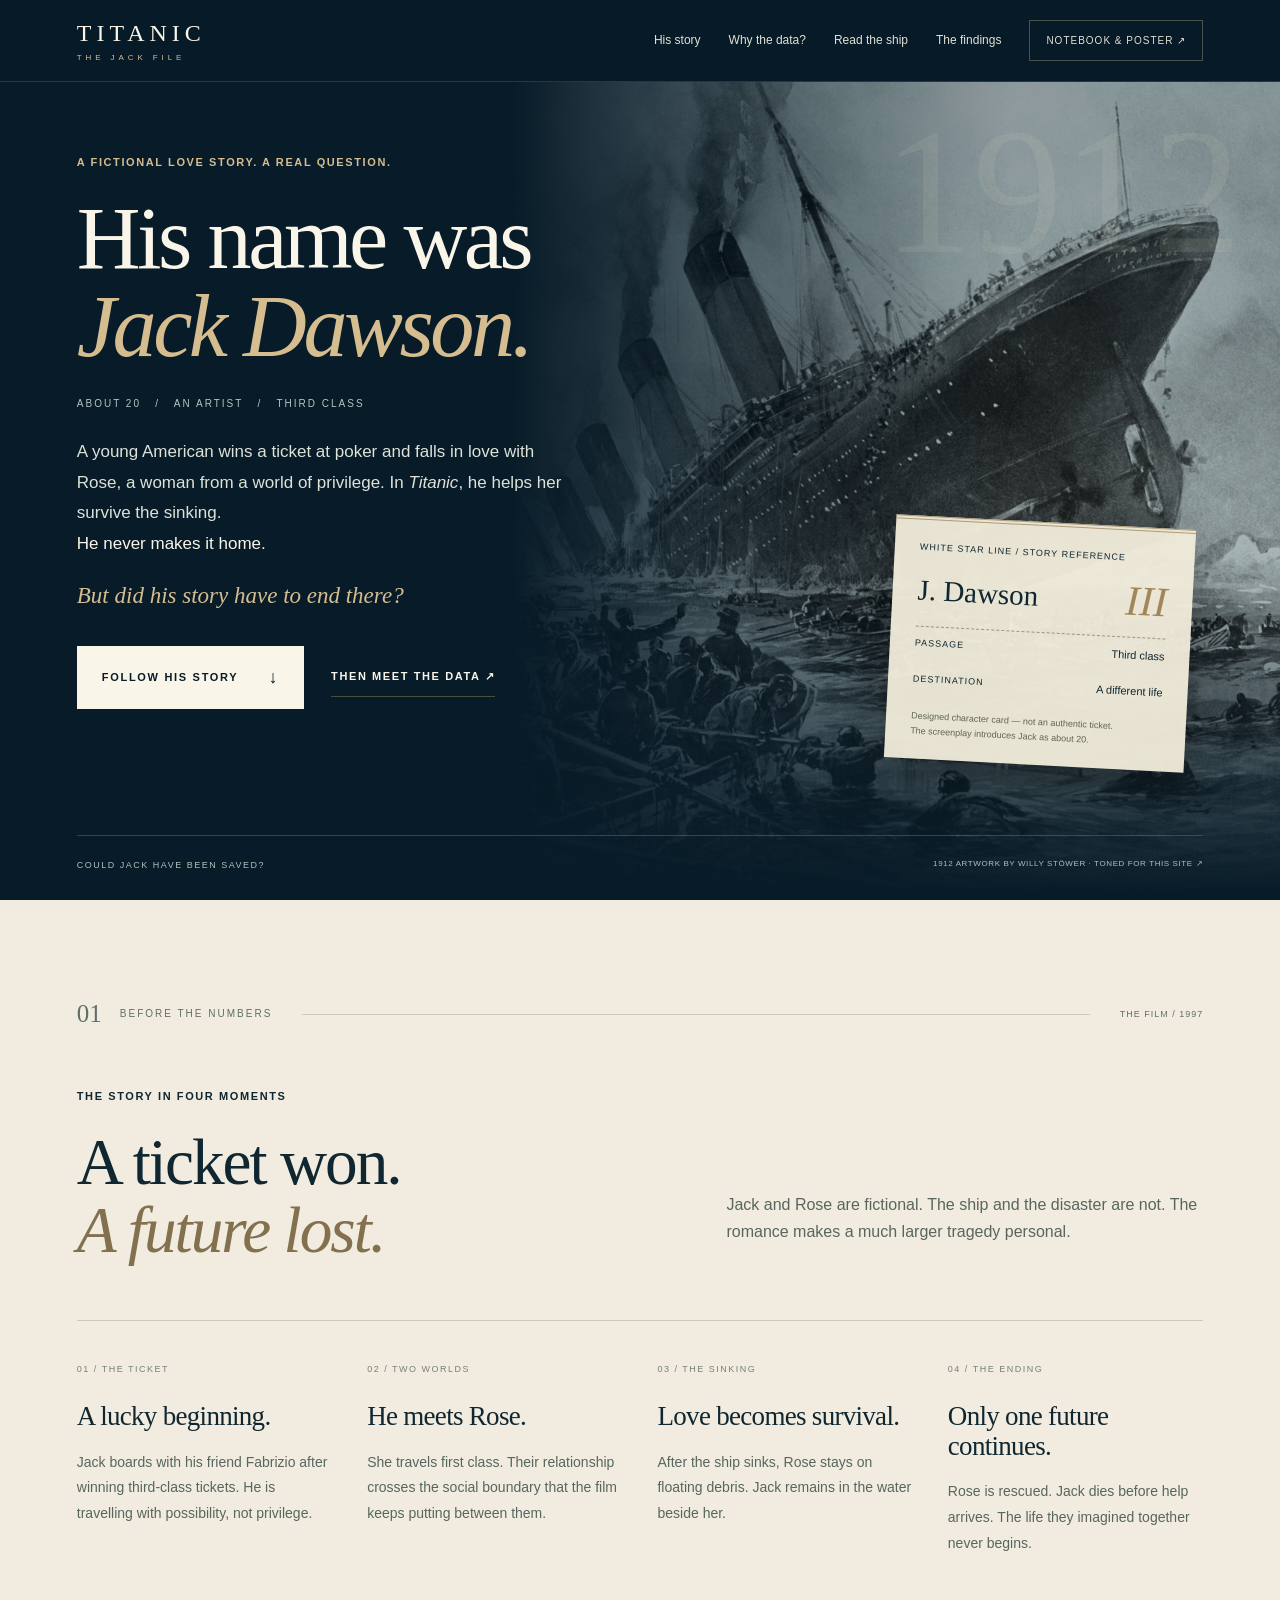
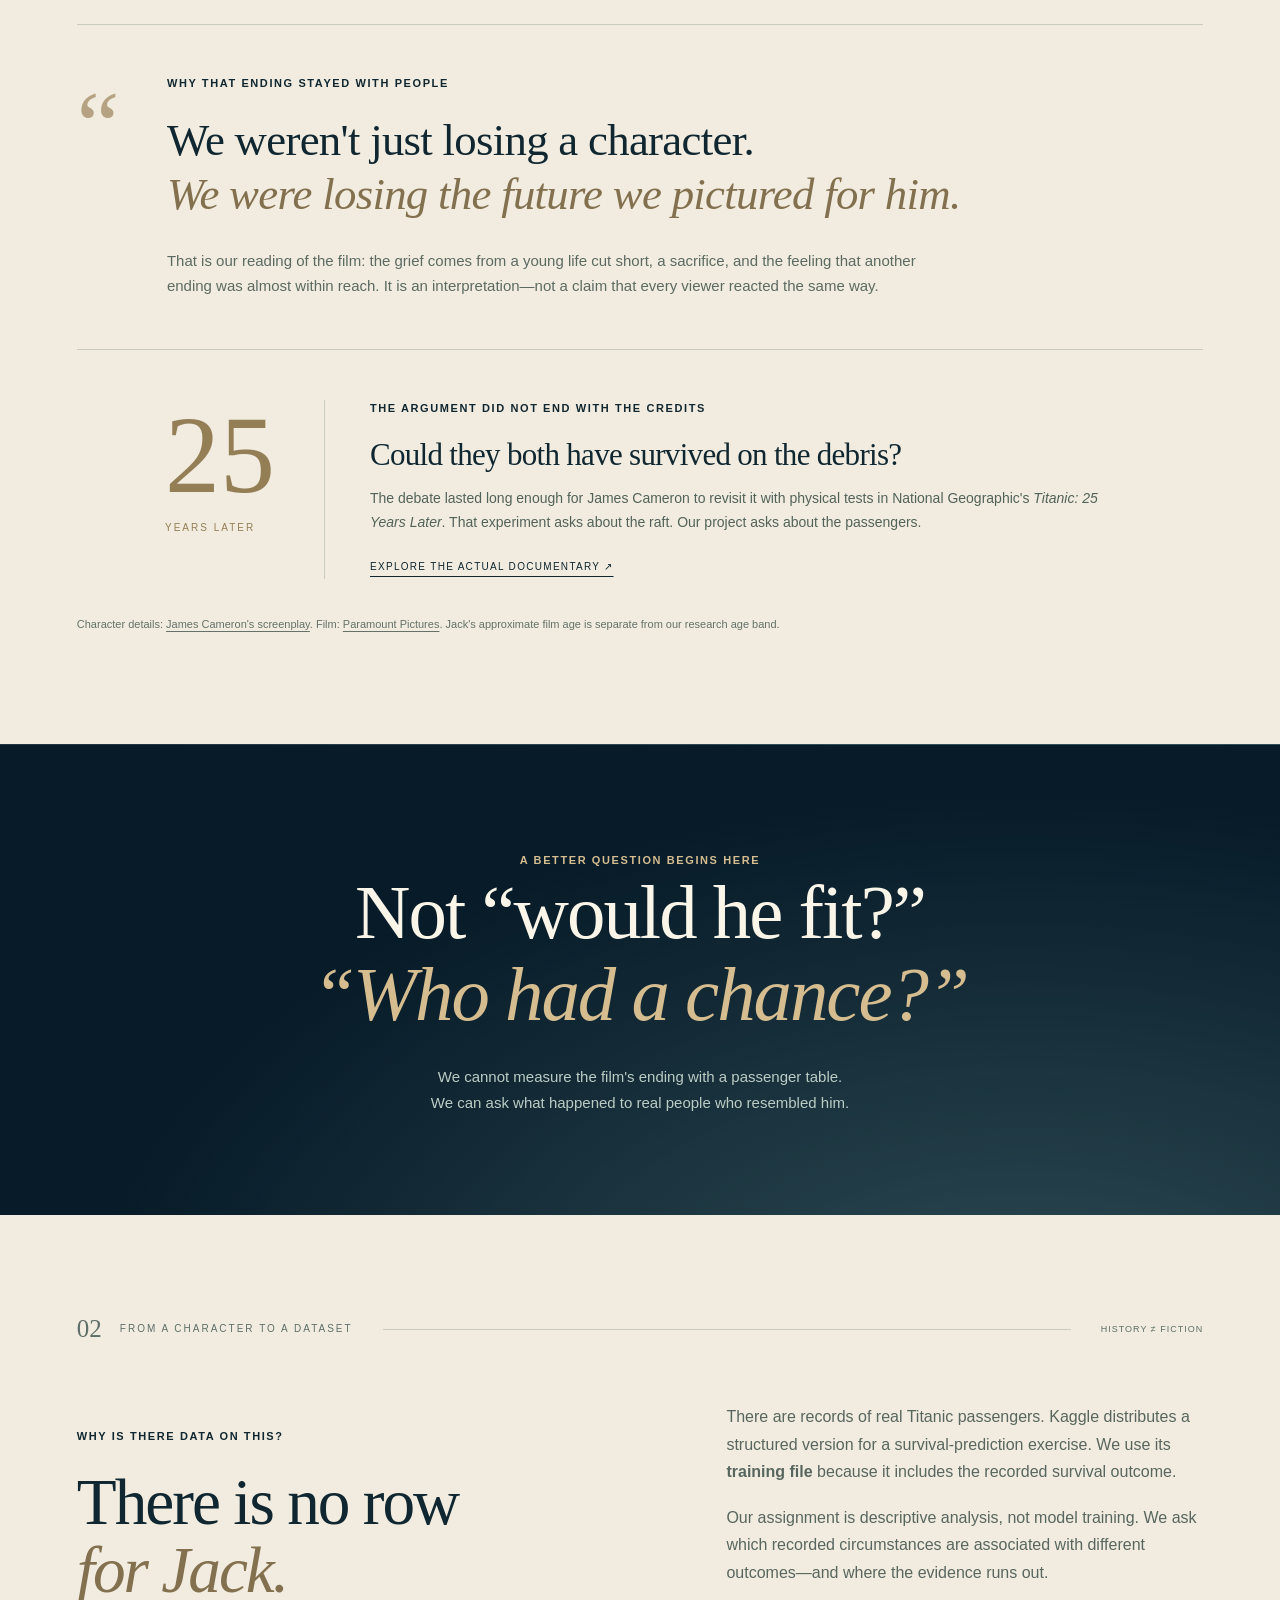
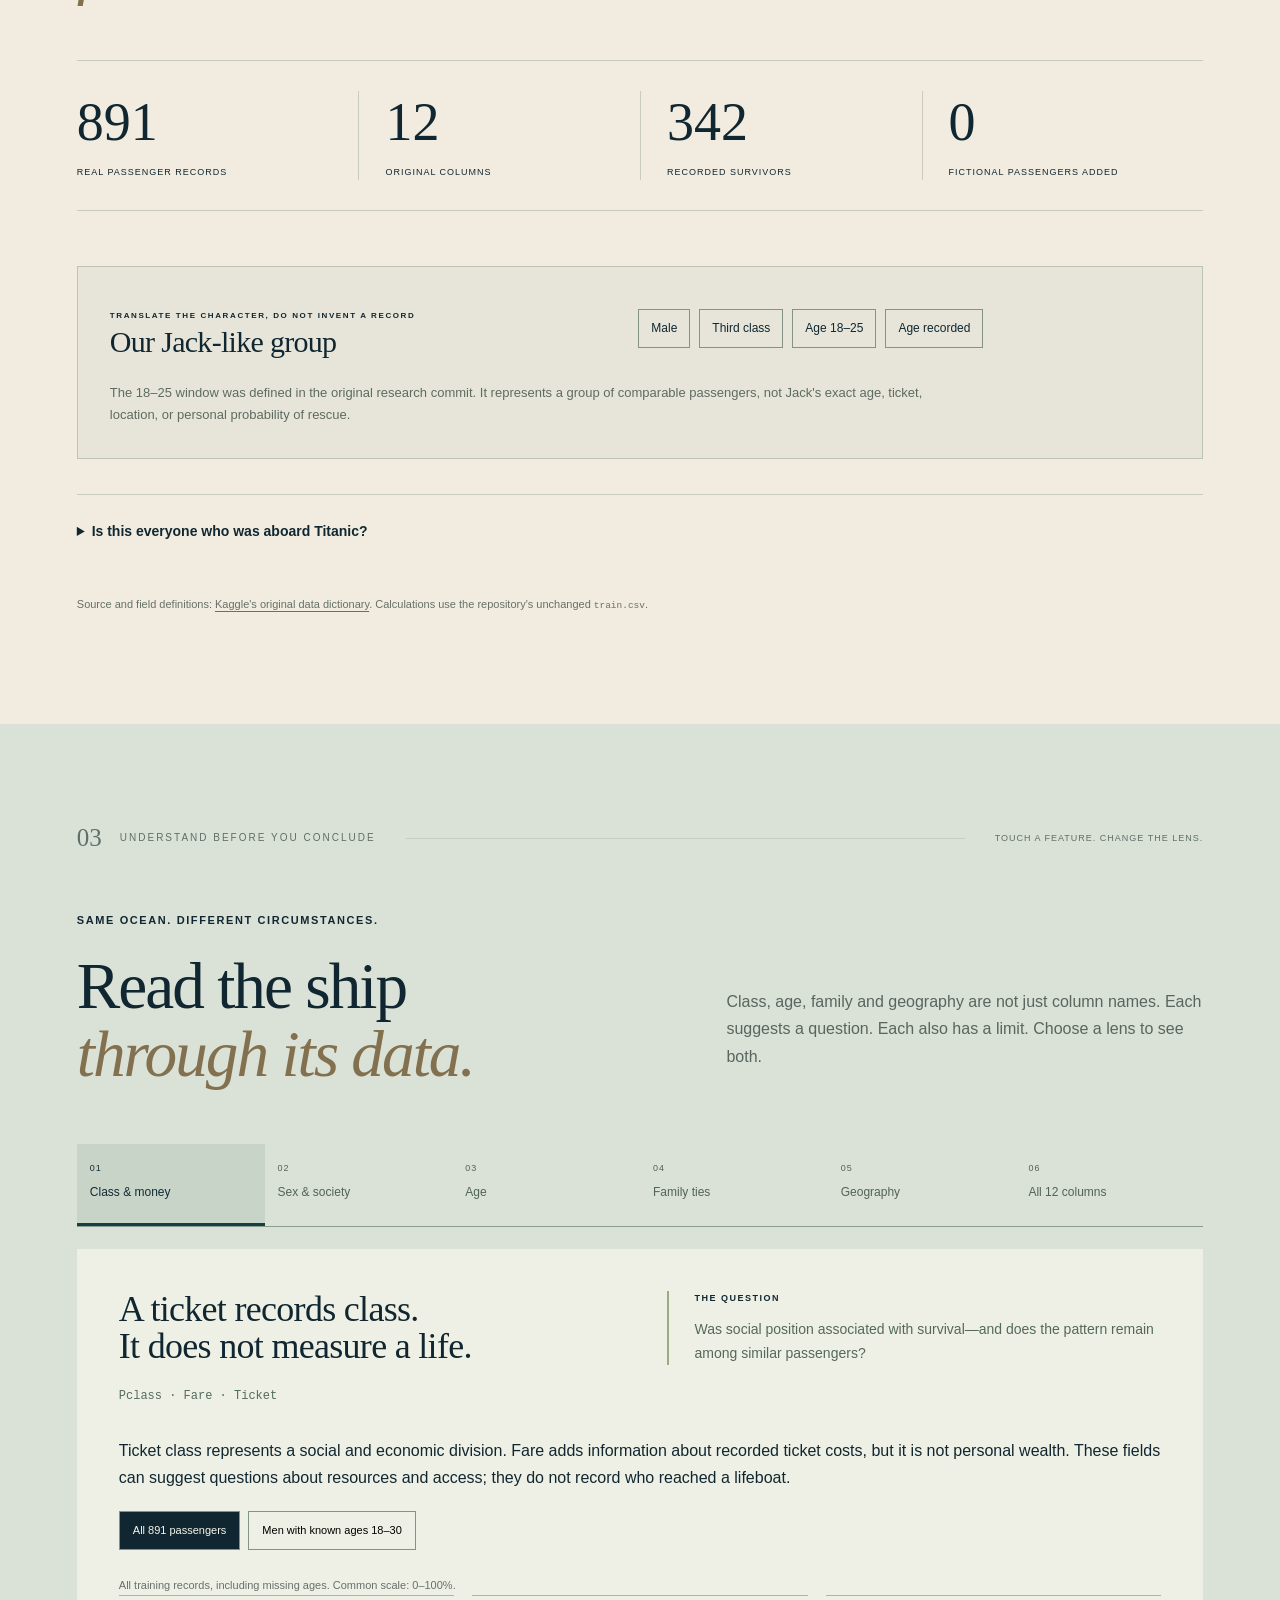
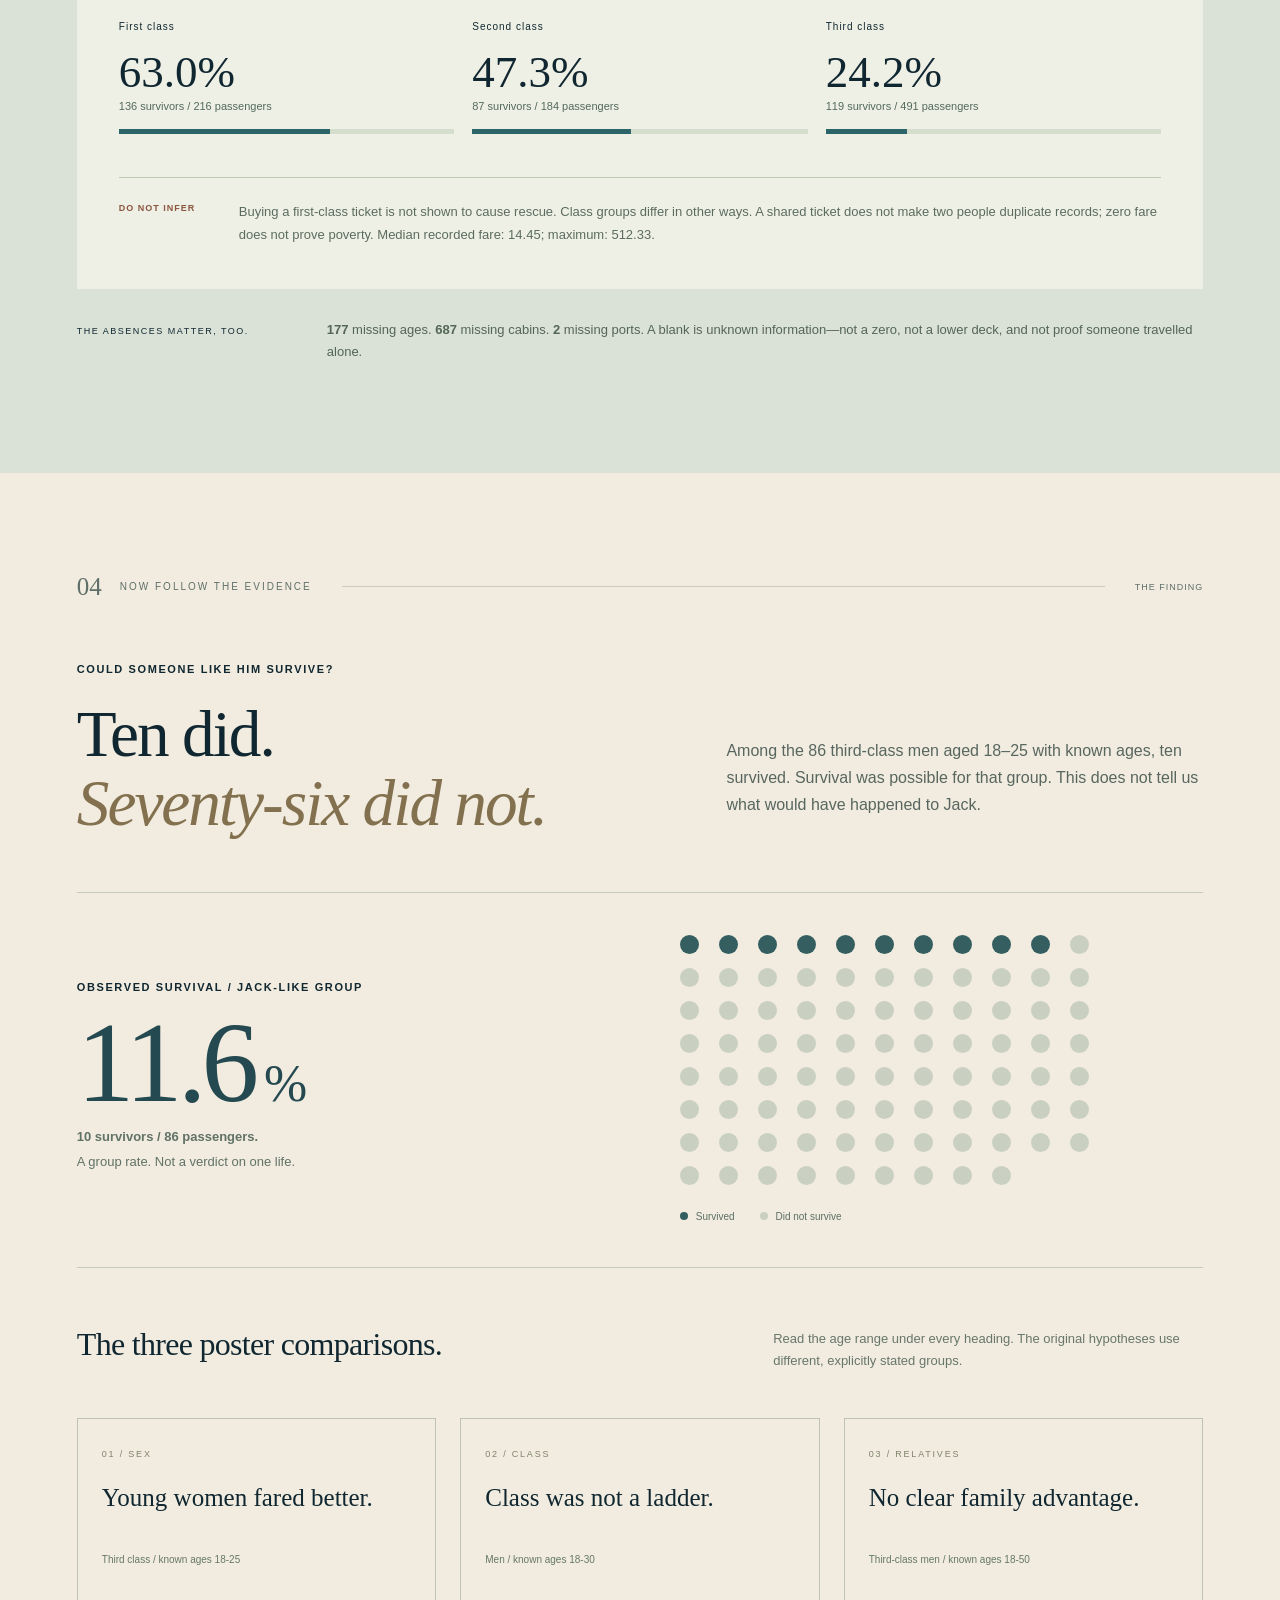
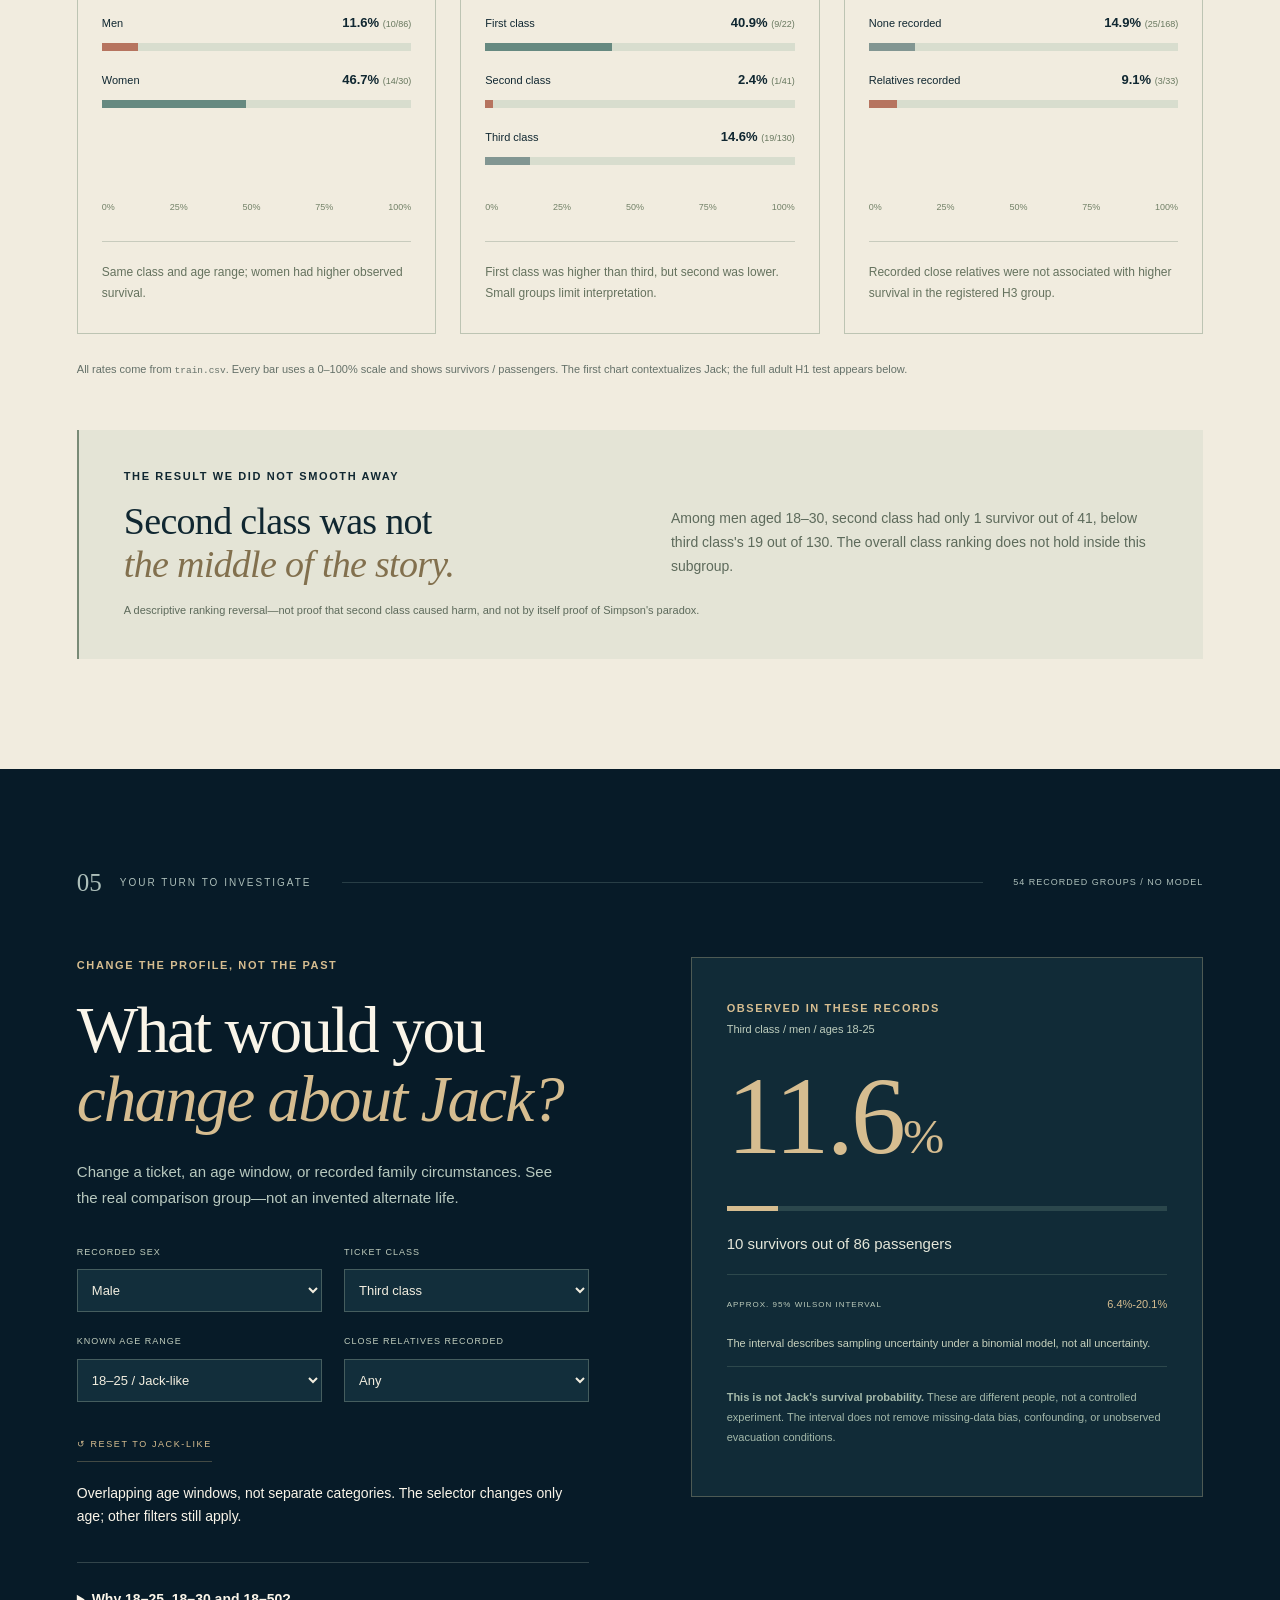
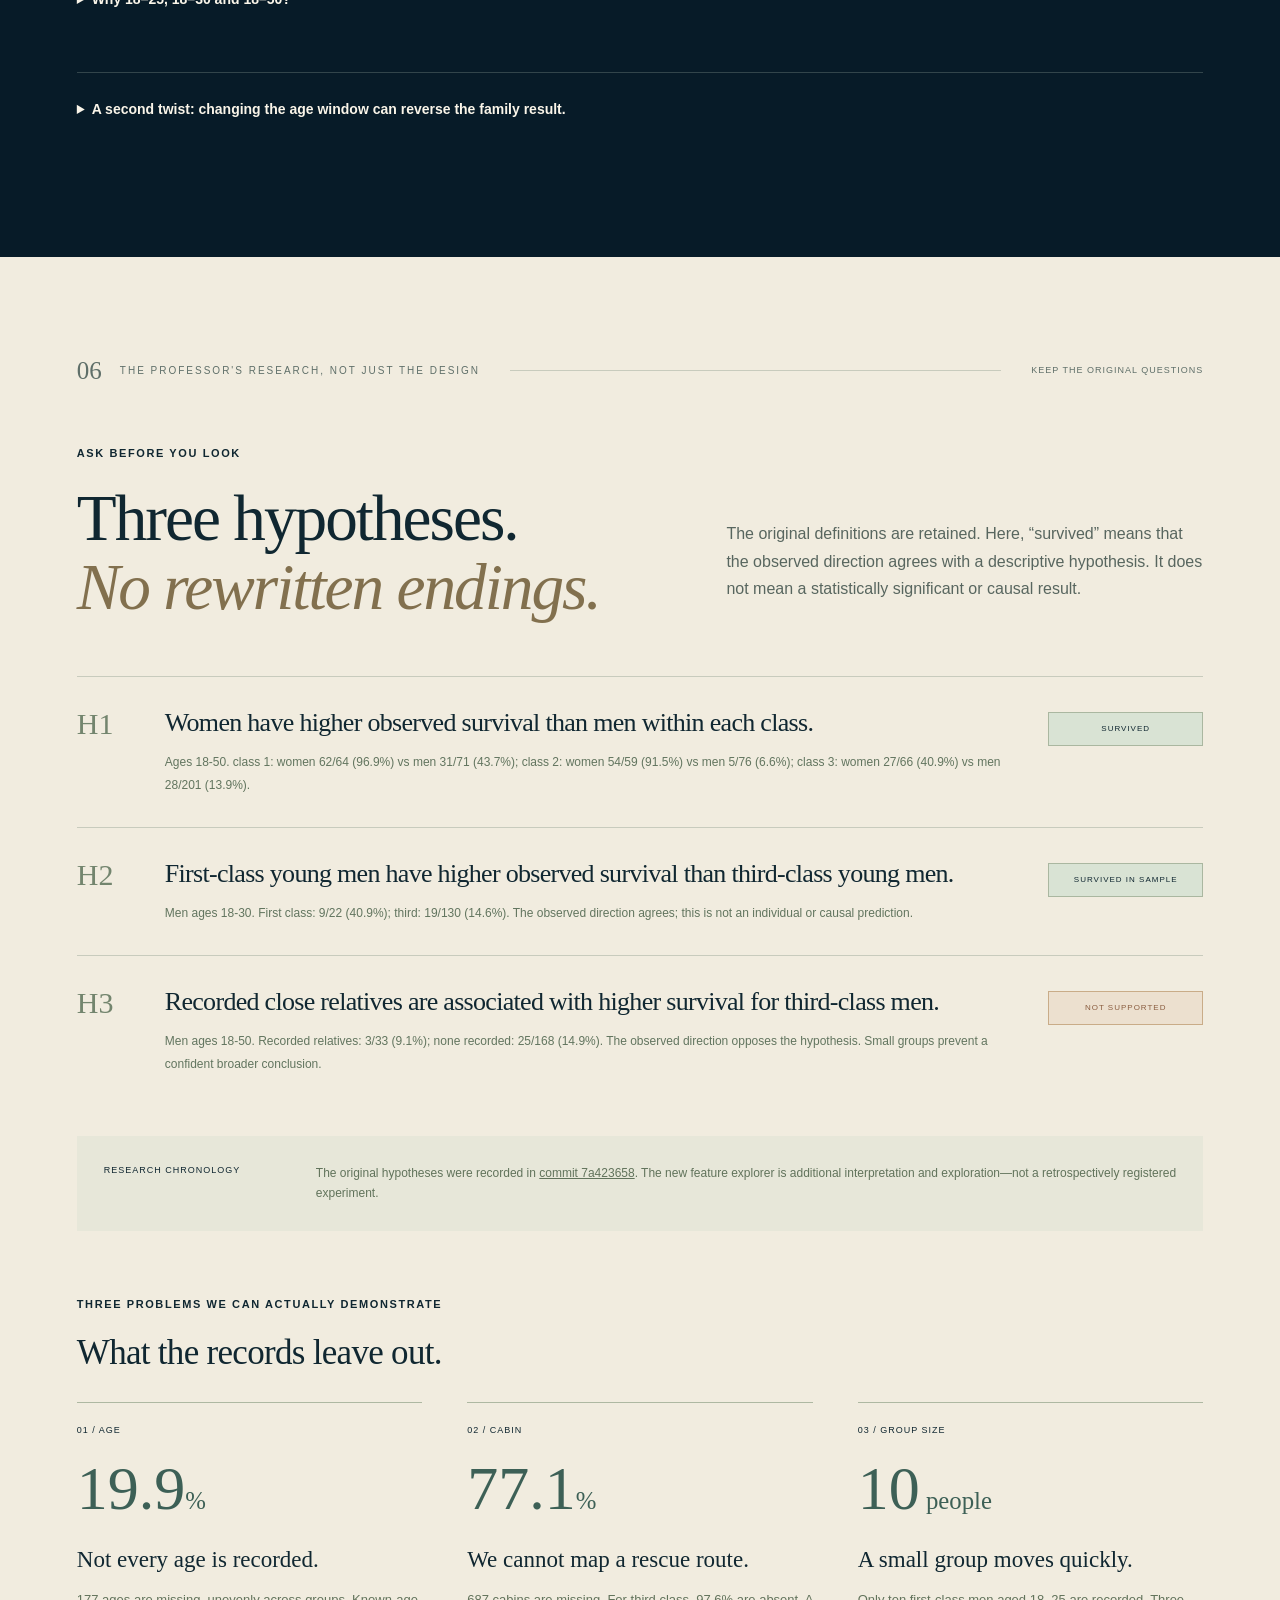
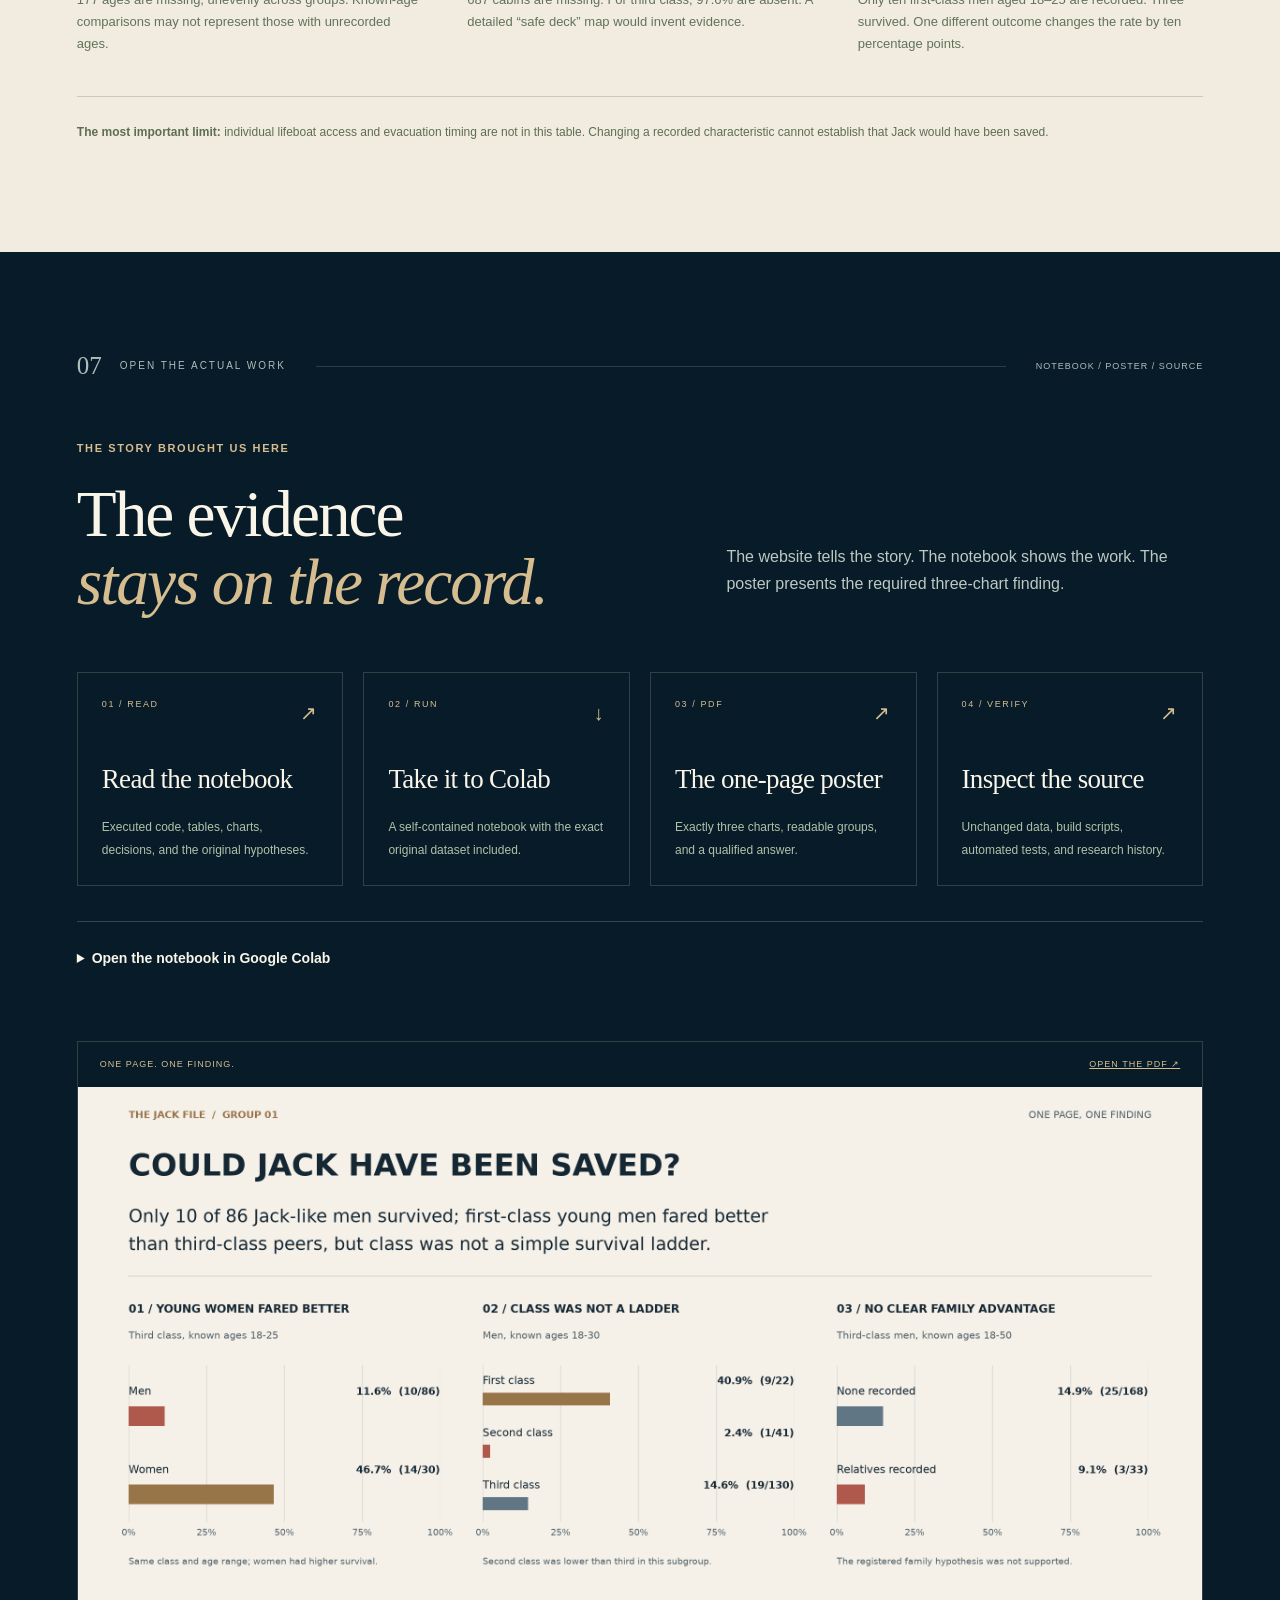
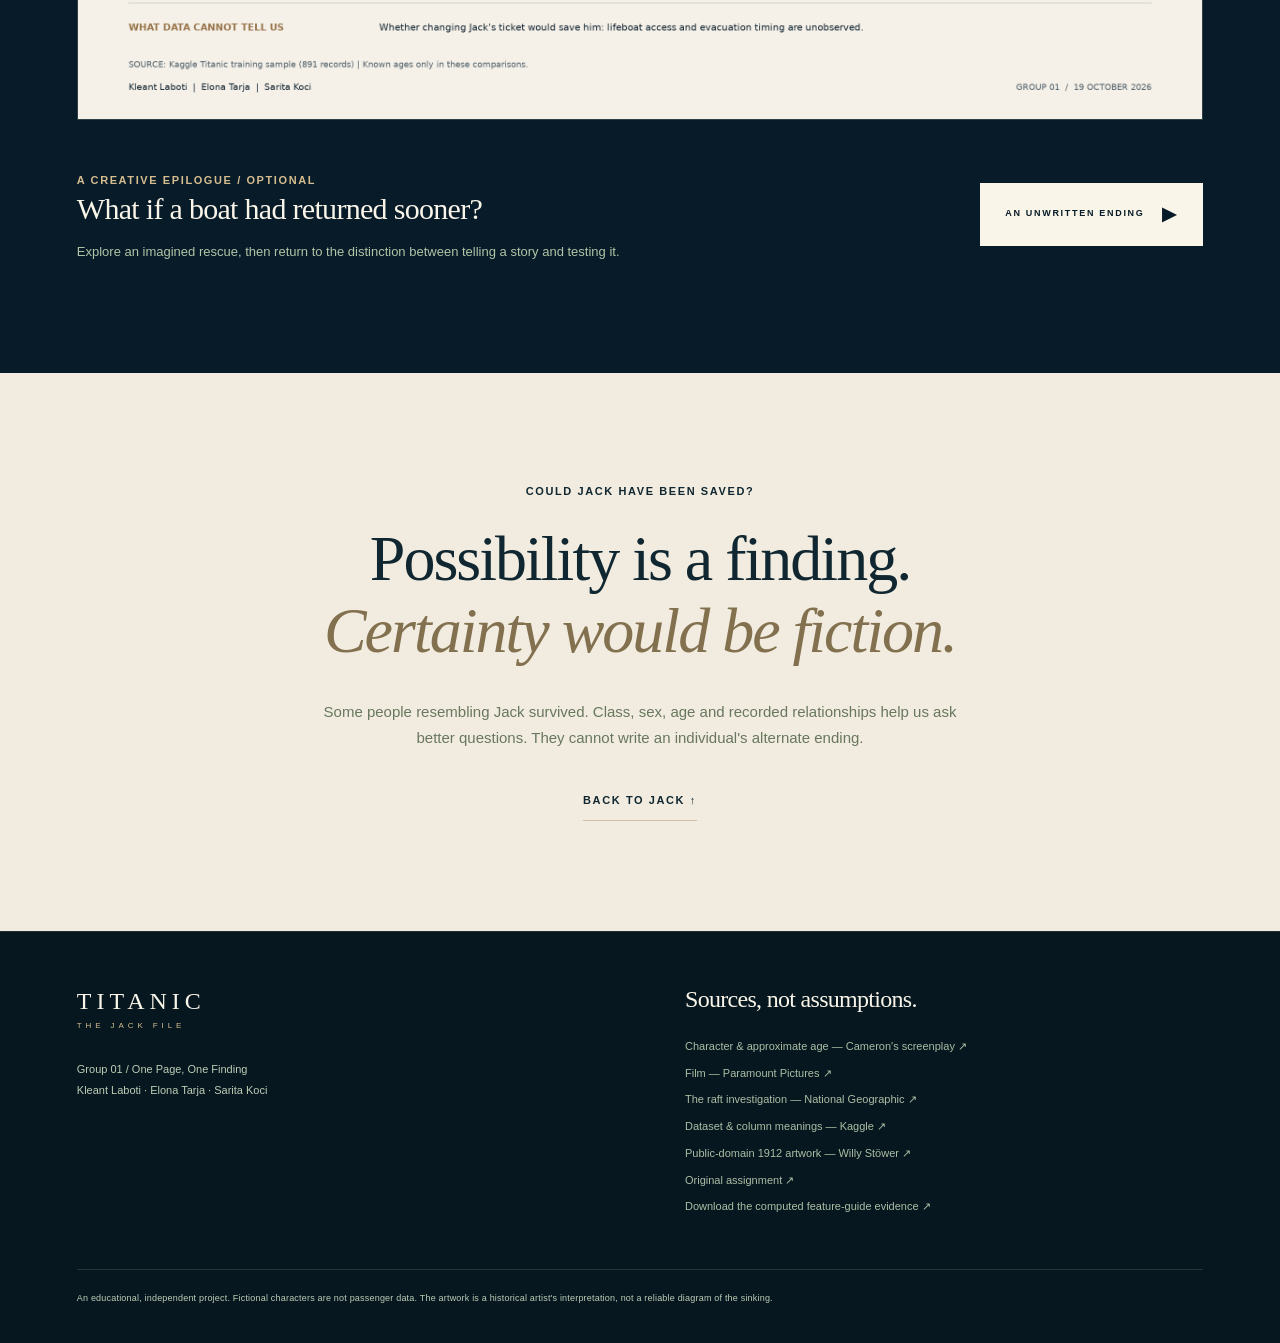
==== commit 38fbf7e3: "Build and verify the story-first homepage and feature guide [skip ci]" ====
--- a/docs/index.html
+++ b/docs/index.html
@@ -35,7 +35,14 @@
 <div class="lens-panel" id="lens-panel" role="tabpanel" tabindex="0" aria-labelledby="tab-class"><div id="lens-content"></div></div>
 <div class="missing-strip"><span>THE ABSENCES MATTER, TOO.</span><p><b>177</b> missing ages. <b>687</b> missing cabins. <b>2</b> missing ports. A blank is unknown information—not a zero, not a lower deck, and not proof someone travelled alone.</p></div></div></section>
 <section class="paper chapter" id="evidence" aria-labelledby="evidence-title"><div class="wrap"><div class="chapter-marker"><span>04</span> NOW FOLLOW THE EVIDENCE <i></i><small>THE FINDING</small></div><div class="split-heading"><div><p class="eyebrow">COULD SOMEONE LIKE HIM SURVIVE?</p><h2 id="evidence-title">Ten did.<br><em>Seventy-six did not.</em></h2></div><p>Among the 86 third-class men aged 18–25 with known ages, ten survived. Survival was possible for that group. This does not tell us what would have happened to Jack.</p></div><div class="finding-panel"><div><span class="eyebrow">OBSERVED SURVIVAL / JACK-LIKE GROUP</span><div class="big-stat">11.6<small>%</small></div><p><b>10 survivors / 86 passengers.</b><br>A group rate. Not a verdict on one life.</p></div><div><div class="people-grid" id="people-grid" role="img" aria-label="86 dots: 10 survivors and 76 non-survivors in the Jack-like passenger group."></div><div class="dot-legend"><span><i class="alive"></i> Survived</span><span><i></i> Did not survive</span></div></div></div><div class="charts-heading"><h3>The three poster comparisons.</h3><p>Read the age range under every heading. The original hypotheses use different, explicitly stated groups.</p></div><div class="chart-grid" id="poster-charts"></div><p class="source-note">All rates come from <code>train.csv</code>. Every bar uses a 0–100% scale and shows survivors / passengers. The first chart contextualizes Jack; the full adult H1 test appears below.</p><div class="unexpected"><span class="eyebrow">THE RESULT WE DID NOT SMOOTH AWAY</span><h3>Second class was not<br><em>the middle of the story.</em></h3><p>Among men aged 18–30, second class had only 1 survivor out of 41, below third class's 19 out of 130. The overall class ranking does not hold inside this subgroup.</p><p class="source-note">A descriptive ranking reversal—not proof that second class caused harm, and not by itself proof of Simpson's paradox.</p></div></div></section>
-<section class="dark chapter" id="explorer" aria-labelledby="explorer-title"><div class="wrap"><div class="chapter-marker"><span>05</span> YOUR TURN TO INVESTIGATE <i></i><small>54 RECORDED GROUPS / NO MODEL</small></div><div class="explorer-grid"><div><p class="eyebrow brass">CHANGE THE PROFILE, NOT THE PAST</p><h2 id="explorer-title">What would you<br><em>change about Jack?</em></h2><p class="explorer-deck">Change a ticket, an age window, or recorded family circumstances. See the real comparison group—not an invented alternate life.</p><div class="filters"><label>RECORDED SEX<select id="sex"><option value="male">Male</option><option value="female">Female</option></select></label><label>TICKET CLASS<select id="class"><option value="3">Third class</option><option value="2">Second class</option><option value="1">First class</option></select></label><label>KNOWN AGE RANGE<select id="age"><option value="25">18–25 / Jack-like</option><option value="30">18–30 / H2 window</option><option value="50">18–50 / H1 and H3 window</option></select></label><label>CLOSE RELATIVES RECORDED<select id="family"><option value="all">Any</option><option value="yes">One or more</option><option value="no">None recorded</option></select></label></div><button class="reset" id="reset">↺ RESET TO JACK-LIKE</button></div><div class="result-panel" aria-live="polite" aria-atomic="true"><span class="eyebrow brass">OBSERVED IN THESE RECORDS</span><p class="result-profile" id="result-profile"></p><div class="result-rate" id="result-rate"></div><div class="result-meter"><span id="result-meter"></span></div><p class="result-count" id="result-count"></p><div class="uncertainty"><span>APPROX. 95% WILSON INTERVAL</span><strong id="result-interval"></strong></div><p class="small-warning" id="small-warning"></p><p class="result-disclaimer"><b>This is not Jack's survival probability.</b> These are different people, not a controlled experiment. The interval does not remove missing-data bias, confounding, or unobserved evacuation conditions.</p></div></div><details class="dark-details"><summary>A second twist: changing the age window can reverse the family result.</summary><p>In the registered H3 group, third-class men 18–50 with recorded relatives had 3/33 survivors, versus 25/168 with none recorded. At 18–25, the counts are 3/11 versus 7/75. Try both windows. This is an exploratory sensitivity check, not a reason to rewrite H3.</p></details></div></section>
+<section class="dark chapter" id="explorer" aria-labelledby="explorer-title"><div class="wrap"><div class="chapter-marker"><span>05</span> YOUR TURN TO INVESTIGATE <i></i><small>54 RECORDED GROUPS / NO MODEL</small></div><div class="explorer-grid"><div><p class="eyebrow brass">CHANGE THE PROFILE, NOT THE PAST</p><h2 id="explorer-title">What would you<br><em>change about Jack?</em></h2><p class="explorer-deck">Change a ticket, an age window, or recorded family circumstances. See the real comparison group—not an invented alternate life.</p><div class="filters"><label>RECORDED SEX<select id="sex"><option value="male">Male</option><option value="female">Female</option></select></label><label>TICKET CLASS<select id="class"><option value="3">Third class</option><option value="2">Second class</option><option value="1">First class</option></select></label><label>KNOWN AGE RANGE<select id="age" aria-describedby="age-window-note"><option value="25">18–25 / Jack-like</option><option value="30">18–30 / H2 window</option><option value="50">18–50 / H1 and H3 window</option></select></label><label>CLOSE RELATIVES RECORDED<select id="family"><option value="all">Any</option><option value="yes">One or more</option><option value="no">None recorded</option></select></label></div><button class="reset" id="reset">↺ RESET TO JACK-LIKE</button><!-- AGE-METHODS START --><div id="age-methods" style="margin-top:20px;max-width:100%">
+<p id="age-window-note" style="font-size:14px;line-height:1.6">Overlapping age windows, not separate categories. The selector changes only age; other filters still apply.</p>
+<details class="dark-details"><summary>Why 18&#8211;25, 18&#8211;30 and 18&#8211;50?</summary>
+<p><strong>18&#8211;25:</strong> the closest Jack-like baseline. <strong>18&#8211;30:</strong> H2, comparing first- and third-class young men. <strong>18&#8211;50:</strong> H1 compares women and men within each class; H3 compares recorded relatives among third-class men.</p>
+<p>The narrower window prioritizes similarity to Jack. Wider windows include more passengers but are less specific. These are design choices, not statistically optimized boundaries. Endpoints are inclusive; unknown ages cannot establish membership. A 22-year-old belongs to all three windows.</p>
+<p>The cutoffs were recorded before outcome analysis. This fuller explanation was added later; it is not new preregistration. A shared age window does not fully adjust for age.</p>
+<p><a href="methods.html">Read the full methodological explanation &#8599;</a><br><a href="notebook-guide-sq.html">Notebook-u i shpjeguar ne shqip &#8599;</a></p>
+</details></div><!-- AGE-METHODS END --></div><div class="result-panel" aria-live="polite" aria-atomic="true"><span class="eyebrow brass">OBSERVED IN THESE RECORDS</span><p class="result-profile" id="result-profile"></p><div class="result-rate" id="result-rate"></div><div class="result-meter"><span id="result-meter"></span></div><p class="result-count" id="result-count"></p><div class="uncertainty"><span>APPROX. 95% WILSON INTERVAL</span><strong id="result-interval"></strong></div><p class="small-warning" id="small-warning"></p><p class="result-disclaimer"><b>This is not Jack's survival probability.</b> These are different people, not a controlled experiment. The interval does not remove missing-data bias, confounding, or unobserved evacuation conditions.</p></div></div><details class="dark-details"><summary>A second twist: changing the age window can reverse the family result.</summary><p>In the registered H3 group, third-class men 18–50 with recorded relatives had 3/33 survivors, versus 25/168 with none recorded. At 18–25, the counts are 3/11 versus 7/75. Try both windows. This is an exploratory sensitivity check, not a reason to rewrite H3.</p></details></div></section>
 <section class="paper chapter" id="methods" aria-labelledby="methods-title"><div class="wrap"><div class="chapter-marker"><span>06</span> THE PROFESSOR'S RESEARCH, NOT JUST THE DESIGN <i></i><small>KEEP THE ORIGINAL QUESTIONS</small></div><div class="split-heading"><div><p class="eyebrow">ASK BEFORE YOU LOOK</p><h2 id="methods-title">Three hypotheses.<br><em>No rewritten endings.</em></h2></div><p>The original definitions are retained. Here, “survived” means that the observed direction agrees with a descriptive hypothesis. It does not mean a statistically significant or causal result.</p></div><div id="hypothesis-rows"></div><div class="integrity-note"><span>RESEARCH CHRONOLOGY</span><p>The original hypotheses were recorded in <a href="https://github.com/elonaelon000/could-jack-have-survived/commit/7a423658689667bbf34772da22bb66c945d7ee90" target="_blank" rel="noopener">commit 7a423658</a>. The new feature explorer is additional interpretation and exploration—not a retrospectively registered experiment.</p></div><div class="limits-heading"><p class="eyebrow">THREE PROBLEMS WE CAN ACTUALLY DEMONSTRATE</p><h3>What the records leave out.</h3></div><div class="limits-grid"><article><span>01 / AGE</span><strong>19.9<small>%</small></strong><h4>Not every age is recorded.</h4><p>177 ages are missing, unevenly across groups. Known-age comparisons may not represent those with unrecorded ages.</p></article><article><span>02 / CABIN</span><strong>77.1<small>%</small></strong><h4>We cannot map a rescue route.</h4><p>687 cabins are missing. For third class, 97.6% are absent. A detailed “safe deck” map would invent evidence.</p></article><article><span>03 / GROUP SIZE</span><strong>10<small> people</small></strong><h4>A small group moves quickly.</h4><p>Only ten first-class men aged 18–25 are recorded. Three survived. One different outcome changes the rate by ten percentage points.</p></article></div><p class="main-limit"><b>The most important limit:</b> individual lifeboat access and evacuation timing are not in this table. Changing a recorded characteristic cannot establish that Jack would have been saved.</p></div></section>
 <section class="dark chapter" id="archive" aria-labelledby="archive-title"><div class="wrap"><div class="chapter-marker"><span>07</span> OPEN THE ACTUAL WORK <i></i><small>NOTEBOOK / POSTER / SOURCE</small></div><div class="split-heading"><div><p class="eyebrow brass">THE STORY BROUGHT US HERE</p><h2 id="archive-title">The evidence<br><em>stays on the record.</em></h2></div><p>The website tells the story. The notebook shows the work. The poster presents the required three-chart finding.</p></div><div class="resource-grid"><a class="resource" href="notebook.html" target="_blank" rel="noopener"><span>01 / READ <b>↗</b></span><h3>Read the notebook</h3><p>Executed code, tables, charts, decisions, and the original hypotheses.</p></a><a class="resource" href="titanic_jack_analysis.ipynb" download><span>02 / RUN <b>↓</b></span><h3>Take it to Colab</h3><p>A self-contained notebook with the exact original dataset included.</p></a><a class="resource" href="titanic_jack_poster.pdf" target="_blank" rel="noopener"><span>03 / PDF <b>↗</b></span><h3>The one-page poster</h3><p>Exactly three charts, readable groups, and a qualified answer.</p></a><a class="resource" href="https://github.com/elonaelon000/could-jack-have-survived" target="_blank" rel="noopener"><span>04 / VERIFY <b>↗</b></span><h3>Inspect the source</h3><p>Unchanged data, build scripts, automated tests, and research history.</p></a></div><details class="dark-details"><summary>Open the notebook in Google Colab</summary><p>Download the .ipynb above. In <a href="https://colab.research.google.com/" target="_blank" rel="noopener">Google Colab</a>, choose <b>File → Upload notebook</b>, then <b>Runtime → Run all</b>. The downloaded file contains the original CSV and its checksum, so it needs no repository checkout.</p><p><a href="https://colab.research.google.com/github/elonaelon000/could-jack-have-survived/blob/feature/titanic-interactive-exhibit/notebooks/titanic_jack_analysis.ipynb" target="_blank" rel="noopener">Open the published-branch notebook directly in Colab ↗</a></p></details><div class="poster-preview"><div><span>ONE PAGE. ONE FINDING.</span><a href="titanic_jack_poster.pdf" target="_blank" rel="noopener">OPEN THE PDF ↗</a></div><a href="titanic_jack_poster.pdf" target="_blank" rel="noopener"><img src="poster-preview.png" loading="lazy" width="1920" height="1080" alt="The Titanic research poster, with the Jack-like finding and three comparisons by sex, class, and recorded relatives."></a></div><div class="imagined-ending"><div><span class="eyebrow brass">A CREATIVE EPILOGUE / OPTIONAL</span><h3>What if a boat had returned sooner?</h3><p>Explore an imagined rescue, then return to the distinction between telling a story and testing it.</p></div><button class="button cream" data-open-story>AN UNWRITTEN ENDING <span>▶</span></button></div></div></section>
 <section class="closing paper"><div class="wrap"><p class="eyebrow">COULD JACK HAVE BEEN SAVED?</p><h2>Possibility is a finding.<br><em>Certainty would be fiction.</em></h2><p>Some people resembling Jack survived. Class, sex, age and recorded relationships help us ask better questions. They cannot write an individual's alternate ending.</p><a class="text-link" href="#top">BACK TO JACK ↑</a></div></section>
